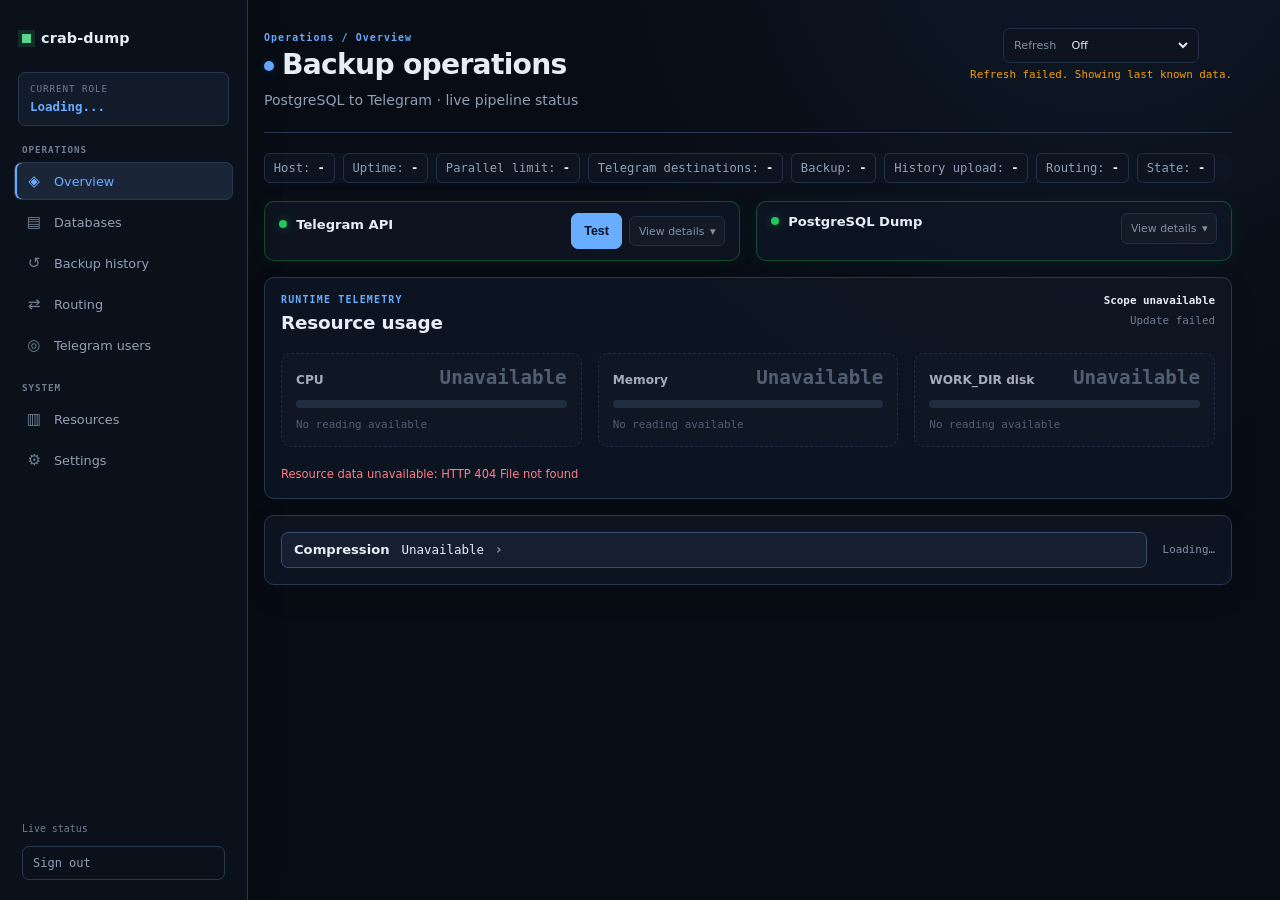
==== index.html @ 09f2b484 "fix: login modal" ====
<!DOCTYPE html>
<html lang="en">
<head>
    <meta charset="UTF-8">
    <meta name="viewport" content="width=device-width, initial-scale=1.0">
    <title>crab-dump · Status Dashboard</title>
    <style>
        *, *::before, *::after { box-sizing: border-box; margin: 0; padding: 0; }

        :root {
            --bg:         #0b0f19;
            --bg-card:    #111827;
            --bg-hover:   #1a2332;
            --border:     #1e293b;
            --text:       #e2e8f0;
            --text-muted: #64748b;
            --accent:     #3b82f6;
            --accent-glow:rgba(59,130,246,.25);
            --up:         #22c55e;
            --up-bg:      rgba(34,197,94,.10);
            --up-border:  rgba(34,197,94,.30);
            --up-glow:    rgba(34,197,94,.35);
            --warn:       #f59e0b;
            --warn-bg:    rgba(245,158,11,.10);
            --warn-border:rgba(245,158,11,.30);
            --warn-glow:  rgba(245,158,11,.35);
            --err:        #ef4444;
            --err-bg:     rgba(239,68,68,.10);
            --err-border: rgba(239,68,68,.30);
            --err-glow:   rgba(239,68,68,.35);
            --idle:       #7c8aa0;
            --idle-bg:    rgba(124,138,160,.10);
            --idle-border:rgba(124,138,160,.28);
            --radius:     14px;
            --font:       'Inter', -apple-system, BlinkMacSystemFont, 'Segoe UI', Roboto, sans-serif;
            --mono:       'JetBrains Mono', 'Fira Code', 'Cascadia Code', ui-monospace, monospace;
        }

        body {
            font-family: var(--font);
            background: var(--bg);
            color: var(--text);
            min-height: 100vh;
            display: flex;
            flex-direction: column;
            align-items: center;
            padding: 2rem 1rem;
            -webkit-font-smoothing: antialiased;
            -moz-osx-font-smoothing: grayscale;
        }

        /* ---------- header ---------- */
        .header {
            width: 100%;
            max-width: 920px;
            text-align: center;
            margin-bottom: 2rem;
        }
        .header h1 {
            font-size: 1.6rem;
            font-weight: 700;
            letter-spacing: -.02em;
            margin-bottom: .3rem;
        }
        .header h1 .dot {
            display: inline-block;
            width: 10px; height: 10px;
            border-radius: 50%;
            background: var(--accent);
            box-shadow: 0 0 10px var(--accent-glow);
            margin-right: .5rem;
            vertical-align: middle;
            animation: pulse-dot 2s ease-in-out infinite;
        }
        @keyframes pulse-dot {
            0%,100% { opacity:1; transform:scale(1); }
            50%     { opacity:.5; transform:scale(1.2); }
        }
        .header p {
            color: var(--text-muted);
            font-size: .9rem;
        }

        /* ---------- server info bar ---------- */
        .info-bar {
            width: 100%;
            max-width: 920px;
            display: flex;
            flex-wrap: wrap;
            gap: .75rem;
            margin-bottom: 1.5rem;
        }
        .info-chip {
            display: inline-flex;
            align-items: center;
            gap: .45rem;
            background: var(--bg-card);
            border: 1px solid var(--border);
            border-radius: 999px;
            padding: .4rem .9rem;
            font-size: .78rem;
            color: var(--text-muted);
            font-family: var(--mono);
            white-space: nowrap;
        }
        .info-chip .icon { font-size: .9rem; }
        .info-chip strong { color: var(--text); font-weight: 600; }
        /* State chip is tinted by phase so "running" vs "waiting" reads at a glance. */
        .info-chip.running { border-color: rgba(245,158,11,.45); }
        .info-chip.running strong { color: var(--warn); }
        .info-chip.waiting { border-color: rgba(59,130,246,.45); }
        .info-chip.waiting strong { color: var(--accent); }

        /* ---------- status grid ---------- */
        .grid {
            width: 100%;
            max-width: 920px;
            display: grid;
            grid-template-columns: 1fr 1fr;
            gap: 1.25rem;
        }
        @media (max-width: 640px) {
            .grid { grid-template-columns: 1fr; }
        }

        /* ---------- card base ---------- */
        .card {
            background: var(--bg-card);
            border: 1px solid var(--border);
            border-radius: var(--radius);
            padding: 1.5rem;
            transition: border-color .3s, box-shadow .3s, transform .15s;
            display: flex;
            flex-direction: column;
            gap: 1rem;
            position: relative;
            overflow: hidden;
        }
        .card::before {
            content: '';
            position: absolute;
            inset: 0;
            border-radius: var(--radius);
            opacity: 0;
            transition: opacity .3s;
            pointer-events: none;
            background: radial-gradient(600px circle at var(--mx, 50%) var(--my, 50%), rgba(255,255,255,.02), transparent 40%);
        }
        .card:hover::before { opacity: 1; }
        .card:hover { transform: translateY(-2px); }

        /* Compact operational status panels */
        .service-card {
            min-width: 0;
            padding: 0;
            gap: 0;
            transition: border-color .2s, box-shadow .2s;
        }
        .service-card:hover { transform: none; }
        .service-card::before { display: none; }
        .service-card > summary {
            list-style: none;
        }
        .service-card > summary::-webkit-details-marker { display: none; }
        .service-summary {
            display: grid;
            grid-template-columns: minmax(0, 1fr) auto;
            align-items: center;
            gap: 1rem;
            padding: .85rem 1rem;
            cursor: pointer;
        }
        .service-summary:focus-visible {
            outline: 2px solid var(--accent);
            outline-offset: 4px;
            border-radius: 5px;
        }
        .service-main {
            display: flex;
            flex-direction: column;
            align-items: flex-start;
            gap: .3rem;
            min-width: 0;
        }
        .service-main .card-header {
            gap: .6rem;
        }
        .service-main .card-body {
            min-width: 0;
            padding-left: 1.35rem;
        }
        .service-main .status-msg {
            overflow-wrap: anywhere;
        }
        .service-actions {
            display: flex;
            align-items: center;
            justify-content: flex-end;
            gap: .6rem;
            flex: 0 0 auto;
        }
        .service-details-label {
            display: inline-flex;
            align-items: center;
            min-height: 1.9rem;
            padding: .3rem .55rem;
            border: 1px solid var(--border);
            border-radius: 6px;
            background: rgba(226,232,240,.025);
            color: var(--text-muted);
            font-size: .68rem;
            white-space: nowrap;
        }
        .service-summary:hover .service-details-label {
            border-color: rgba(59,130,246,.45);
            color: var(--text);
        }
        .service-details-label::after {
            content: '▾';
            margin-left: .35rem;
            font-size: .7rem;
            transition: transform .15s;
        }
        .service-card[open] .service-details-label::after {
            transform: rotate(180deg);
        }
        .service-details-content {
            display: flex;
            align-items: center;
            flex-wrap: wrap;
            gap: .35rem .9rem;
            margin-top: 0;
            padding: .6rem 1rem .7rem 2.35rem;
            background: rgba(2,6,23,.18);
            border-top: 1px solid var(--border);
        }
        .service-details-content .status-time {
            margin-top: 0;
        }
        .service-details-content .status-time:empty {
            display: none;
        }

        .compression-card { grid-column: 1 / -1; }
        .compression-header {
            display: flex;
            align-items: center;
            justify-content: space-between;
            gap: 1rem;
        }
        .compression-toggle {
            display: flex;
            align-items: center;
            flex: 1;
            min-width: 0;
            gap: .75rem;
            padding: .1rem 0;
            color: var(--text);
            background: transparent;
            border: 0;
            font: inherit;
            text-align: left;
            cursor: pointer;
        }
        .compression-toggle:focus-visible {
            outline: 2px solid var(--accent);
            outline-offset: 4px;
            border-radius: 4px;
        }
        .compression-toggle:hover .compression-summary {
            color: var(--accent);
        }
        .compression-summary {
            min-width: 0;
            overflow-wrap: anywhere;
            font: .78rem var(--mono);
            transition: color .15s;
        }
        .compression-chevron {
            flex: 0 0 auto;
            color: var(--text-muted);
            font-size: .85rem;
            transition: transform .15s;
        }
        .compression-card.expanded .compression-chevron {
            transform: rotate(90deg);
        }
        .compression-source {
            flex: 0 0 auto;
            color: var(--text-muted);
            font: .68rem var(--mono);
            text-align: right;
        }
        .compression-form[hidden] { display: none; }
        .compression-form {
            display: grid;
            grid-template-columns: repeat(3, minmax(0, 1fr));
            gap: 1rem;
            align-items: end;
        }
        .compression-field {
            display: flex;
            flex-direction: column;
            gap: .4rem;
            min-width: 0;
        }
        .compression-field label {
            color: var(--text-muted);
            font-size: .76rem;
        }
        .compression-field select,
        .compression-field input[type="number"] {
            width: 100%;
            min-height: 2.35rem;
            padding: .5rem .65rem;
            color: var(--text);
            background: var(--bg);
            border: 1px solid var(--border);
            border-radius: 8px;
            font: .82rem var(--mono);
        }
        .compression-field select:focus,
        .compression-field input:focus {
            outline: 2px solid var(--accent);
            outline-offset: 1px;
        }
        .compression-check {
            display: flex;
            align-items: center;
            gap: .55rem;
            min-height: 2.35rem;
            color: var(--text);
            font-size: .82rem;
        }
        .compression-help,
        .compression-status {
            color: var(--text-muted);
            font-size: .73rem;
        }
        .compression-status { min-height: 1.1rem; }
        .compression-status.success { color: var(--up); }
        .compression-status.error { color: var(--err); }
        .compression-actions {
            display: flex;
            align-items: center;
            justify-content: space-between;
            gap: 1rem;
            margin-top: .25rem;
        }
        @media (max-width: 640px) {
            .compression-form { grid-template-columns: 1fr; }
            .compression-actions { align-items: flex-start; flex-direction: column; }
            .compression-header { align-items: flex-start; }
            .compression-source { max-width: 42%; white-space: normal; }
        }
        @media (max-width: 640px) {
            .resource-grid { grid-template-columns: 1fr; }
            .service-summary {
                grid-template-columns: minmax(0, 1fr);
                gap: .55rem;
            }
            .service-actions {
                width: 100%;
                justify-content: flex-end;
            }
            .service-details-label {
                min-height: 1.75rem;
            }
            .service-details-content { padding-left: 1rem; }
        }

        /* state variants */
        .card.up       { border-color: var(--up-border);   box-shadow: 0 0 20px rgba(34,197,94,.06); }
        .card.up .card-header .status-dot { background: var(--up); box-shadow: 0 0 10px var(--up-glow); }
        .card.degraded { border-color: var(--warn-border); box-shadow: 0 0 20px rgba(245,158,11,.06); }
        .card.degraded .card-header .status-dot { background: var(--warn); box-shadow: 0 0 10px var(--warn-glow); }
        .card.down     { border-color: var(--err-border);  box-shadow: 0 0 20px rgba(239,68,68,.06); }
        .card.down .card-header .status-dot { background: var(--err); box-shadow: 0 0 10px var(--err-glow); }

        .card-header {
            display: flex;
            align-items: center;
            gap: .75rem;
        }
        .status-dot {
            width: 12px; height: 12px;
            border-radius: 50%;
            flex-shrink: 0;
            animation: pulse-dot 2s ease-in-out infinite;
        }
        .card-title {
            font-size: .95rem;
            font-weight: 600;
            color: var(--text);
        }
        .card-body { flex: 1; }
        .card-body .status-msg {
            font-size: .85rem;
            color: var(--text-muted);
            line-height: 1.55;
        }
        .card-body .status-time {
            font-family: var(--mono);
            font-size: .72rem;
            color: var(--text-muted);
            opacity: .7;
            margin-top: .4rem;
        }

        /* ──────────────────────────────────────────────
           DATABASES SECTION
           ────────────────────────────────────────────── */

        /* Section heading */
        #dbSection { width: 100%; max-width: 920px; }
        .db-head {
            width: 100%;
            max-width: 920px;
            display: flex;
            align-items: baseline;
            gap: .6rem;
            margin: 2rem 0 .9rem;
        }
        .db-head h2 {
            font-size: 1rem;
            font-weight: 600;
            letter-spacing: -.01em;
        }
        .db-head .hint {
            font-family: var(--mono);
            font-size: .68rem;
            color: var(--text-muted);
            opacity: .7;
        }

        /* Summary row pills */
        .summary-row {
            width: 100%;
            max-width: 920px;
            display: flex;
            flex-wrap: wrap;
            gap: .5rem;
            margin: 0 0 1.25rem;
        }
        .summary-pill {
            display: inline-flex;
            align-items: center;
            gap: .35rem;
            padding: .3rem .75rem;
            border-radius: 999px;
            font-size: .72rem;
            font-weight: 600;
            font-family: var(--mono);
            letter-spacing: .03em;
        }
        .summary-pill.total   { background: rgba(59,130,246,.12);  color: var(--accent);    border: 1px solid rgba(59,130,246,.25); }
        .summary-pill.queued  { background: var(--idle-bg);        color: var(--idle);     border: 1px solid var(--idle-border); }
        .summary-pill.running { background: rgba(245,158,11,.12);  color: var(--warn);     border: 1px solid rgba(245,158,11,.25); }
        .summary-pill.done    { background: rgba(34,197,94,.12);   color: var(--up);       border: 1px solid rgba(34,197,94,.25); }
        .summary-pill.failed  { background: rgba(239,68,68,.12);   color: var(--err);      border: 1px solid rgba(239,68,68,.25); }
        .summary-pill.cancelled { background: var(--idle-bg); color: var(--idle); border: 1px solid var(--idle-border); }
        .summary-pill.size    { background: rgba(226,232,240,.05); color: var(--text);     border: 1px solid var(--border); }
        .summary-pill.speed   { background: rgba(245,158,11,.12);  color: var(--warn);     border: 1px solid rgba(245,158,11,.25); }
        .summary-pill.zero    { opacity: .4; }

        /* Database cards container */
        .db-grid {
            width: 100%;
            max-width: 920px;
            display: flex;
            flex-direction: column;
            gap: .65rem;
        }

        /* Individual database card */
        .db-card {
            background: var(--bg-card);
            border: 1px solid var(--border);
            border-left: 3px solid var(--idle);
            border-radius: 10px;
            padding: 0;
            display: flex;
            flex-direction: column;
            gap: 0;
            transition: border-color .3s, box-shadow .3s, transform .15s;
            position: relative;
            overflow: hidden;
        }
        .db-card::before {
            content: '';
            position: absolute;
            inset: 0;
            border-radius: var(--radius);
            opacity: 0;
            transition: opacity .3s;
            pointer-events: none;
            background: radial-gradient(600px circle at var(--mx, 50%) var(--my, 50%), rgba(255,255,255,.02), transparent 40%);
        }
        .db-card:hover::before { opacity: 1; }
        .db-card:hover { transform: translateY(-2px); }
        .db-summary {
            width: 100%; border: 0; background: transparent; color: inherit;
            padding: 1.05rem 1.15rem; display: flex; flex-direction: column;
            gap: .8rem; text-align: left; font: inherit; cursor: pointer;
        }
        .db-history { border-top: 1px solid var(--border); padding: 1rem 1.15rem 1.15rem; }
        .db-history[hidden] { display: none; }
        .history-heading { display: flex; justify-content: space-between; gap: .75rem; align-items: baseline; margin-bottom: .8rem; }
        .history-heading h3 { font-size: .82rem; font-weight: 650; }
        .history-refresh { color: var(--accent); font-size: .7rem; background: none; border: 0; cursor: pointer; }
        .history-controls { display: flex; justify-content: space-between; align-items: center; gap: .75rem; margin-top: .8rem; color: var(--text-muted); font-size: .7rem; }
        .history-controls select, .history-page-button { color: var(--text); background: var(--surface); border: 1px solid var(--border); border-radius: 5px; padding: .25rem .45rem; font: inherit; }
        .history-page-button { cursor: pointer; }
        .history-page-button:disabled { cursor: default; opacity: .45; }
        .history-page-size { display: flex; align-items: center; gap: .4rem; }
        .history-stats { display: grid; grid-template-columns: repeat(4, minmax(0, 1fr)); gap: .55rem; margin-bottom: .85rem; }
        .history-stat { border: 1px solid var(--border); border-radius: 7px; padding: .5rem .6rem; min-width: 0; }
        .history-stat span { display: block; color: var(--text-muted); font-size: .61rem; text-transform: uppercase; letter-spacing: .04em; }
        .history-stat strong { display: block; margin-top: .2rem; font-family: var(--mono); font-size: .75rem; color: var(--text); font-variant-numeric: tabular-nums; }
        .history-table-wrap { overflow-x: auto; }
        .history-table { width: 100%; border-collapse: collapse; font-size: .7rem; white-space: nowrap; }
        .history-table th { color: var(--text-muted); font-weight: 600; text-align: left; padding: .4rem .45rem; border-bottom: 1px solid var(--border); }
        .history-table td { padding: .48rem .45rem; border-bottom: 1px solid rgba(30,41,59,.65); font-family: var(--mono); vertical-align: top; }
        .history-table .success { color: var(--up); } .history-table .failure { color: var(--err); }
        .history-table .action { color: var(--text-muted); }
        .history-table .action-disable { color: var(--warn); }
        .history-table .manual-source { color: var(--accent); font-weight: 650; }
        .db-card.disabled {
            opacity: .86;
            border-style: dashed;
            border-left-color: var(--idle);
            background: rgba(124,138,160,.055);
        }
        .db-card.disabled .db-badge {
            background: var(--idle-bg);
            color: var(--text-muted);
            border-color: var(--idle-border);
        }
        .db-summary {
            flex-direction: row;
            align-items: flex-start;
        }
        .db-summary-main {
            flex: 1;
            min-width: 0;
            border: 0;
            background: transparent;
            color: inherit;
            padding: 0;
            text-align: left;
            font: inherit;
            cursor: pointer;
        }
        .db-summary-main:focus-visible {
            outline: 2px solid var(--accent);
            outline-offset: 4px;
            border-radius: 6px;
        }
        .db-actions {
            flex: 0 0 auto;
            display: flex;
            flex-direction: column;
            align-items: flex-end;
            gap: .3rem;
            margin-left: .8rem;
        }
        .db-toggle {
            display: inline-flex;
            align-items: center;
            gap: .45rem;
            min-height: 32px;
            border: 1px solid var(--border);
            border-radius: 999px;
            background: var(--bg);
            color: var(--text-muted);
            cursor: pointer;
            padding: .22rem .55rem .22rem .3rem;
            font-size: .68rem;
            font-weight: 650;
            font-family: var(--font);
            white-space: nowrap;
            transition: border-color .2s, color .2s, background .2s;
        }
        .db-toggle:hover { color: var(--text); border-color: var(--accent); }
        .db-toggle:focus-visible { outline: 2px solid var(--accent); outline-offset: 2px; }
        .db-toggle:disabled { cursor: wait; opacity: .7; }
        .db-toggle[aria-checked="true"] { color: var(--up); border-color: var(--up-border); }
        .db-toggle[aria-checked="false"] { color: var(--text-muted); }
        .toggle-track {
            position: relative;
            width: 28px;
            height: 16px;
            border-radius: 999px;
            background: var(--border);
            transition: background .2s;
        }
        .toggle-track::after {
            content: '';
            position: absolute;
            top: 2px;
            left: 2px;
            width: 12px;
            height: 12px;
            border-radius: 50%;
            background: var(--text-muted);
            transition: transform .2s, background .2s;
        }
        .db-toggle[aria-checked="true"] .toggle-track { background: rgba(34,197,94,.28); }
        .db-toggle[aria-checked="true"] .toggle-track::after {
            transform: translateX(12px);
            background: var(--up);
        }
        .db-toggle-label { min-width: 2.8rem; text-align: left; }
        .db-toggle-error {
            max-width: 180px;
            color: var(--err);
            font-size: .64rem;
            line-height: 1.3;
            text-align: right;
        }
        .db-toggle-error[hidden] { display: none; }
        .db-backup {
            border: 1px solid var(--accent);
            border-radius: 999px;
            background: transparent;
            color: var(--accent);
            cursor: pointer;
            padding: .38rem .65rem;
            font-size: .68rem;
            font-weight: 650;
            font-family: var(--font);
            white-space: nowrap;
        }
        .db-backup:hover { background: rgba(59,130,246,.10); }
        .db-backup:disabled { cursor: wait; opacity: .7; }
        .db-backup.cancel-action {
            border-color: var(--err);
            color: var(--err);
        }
        .db-backup.cancel-action:hover { background: var(--err-bg); }
        .db-backup-error { max-width: 180px; color: var(--err); font-size: .64rem; line-height: 1.3; text-align: right; }
        .db-backup-error[hidden] { display: none; }
        .db-manual-form { display: contents; }
        .db-no-encryption {
            display: inline-flex;
            align-items: center;
            gap: .25rem;
            color: var(--text-muted);
            white-space: nowrap;
        }
        .manual-backup-modal {
            position: fixed;
            inset: 0;
            z-index: 20;
            display: grid;
            place-items: center;
            padding: 1rem;
            background: rgba(3, 7, 18, .72);
            backdrop-filter: blur(4px);
        }
        .manual-backup-modal[hidden] { display: none; }
        .manual-backup-dialog {
            width: min(100%, 30rem);
            max-width: 30rem;
            border: 1px solid var(--border);
            border-radius: var(--radius);
            background: var(--bg-card);
            color: var(--text);
            box-shadow: 0 24px 80px rgba(0, 0, 0, .45);
            padding: 1.35rem;
        }
        .manual-backup-header {
            display: flex;
            align-items: flex-start;
            justify-content: space-between;
            gap: 1rem;
            margin-bottom: 1rem;
        }
        .manual-backup-header h2 { font-size: 1rem; }
        .manual-backup-header p {
            color: var(--text-muted);
            font-size: .75rem;
            margin-top: .25rem;
        }
        .manual-backup-close {
            border: 0;
            background: transparent;
            color: var(--text-muted);
            cursor: pointer;
            font-size: 1.25rem;
            line-height: 1;
            padding: .15rem;
        }
        .manual-backup-close:hover { color: var(--text); }
        .manual-backup-field {
            display: grid;
            gap: .4rem;
            margin-bottom: 1rem;
        }
        .manual-backup-field label,
        .manual-backup-encryption {
            color: var(--text-muted);
            font-size: .75rem;
            font-weight: 600;
        }
        .manual-backup-recipient {
            width: 100%;
            border: 1px solid var(--border);
            border-radius: 7px;
            padding: .55rem .6rem;
            background: var(--bg);
            color: var(--text);
            font: inherit;
        }
        .manual-backup-encryption {
            display: flex;
            align-items: center;
            gap: .45rem;
            margin-bottom: .65rem;
        }
        .manual-backup-no-encryption {
            color: var(--text-muted);
            font-size: .75rem;
            font-weight: 600;
        }
        .manual-backup-no-encryption[hidden] { display: none; }
        .manual-backup-warning {
            color: var(--warn);
            background: var(--warn-bg);
            border: 1px solid var(--warn-border);
            border-radius: 7px;
            padding: .6rem .7rem;
            font-size: .72rem;
            line-height: 1.25;
            margin-bottom: 1rem;
        }
        .manual-backup-warning[hidden] { display: none; }
        .manual-backup-error,
        .manual-backup-unavailable {
            color: var(--text-muted);
            font-size: .72rem;
            line-height: 1.3;
            margin-bottom: 1rem;
        }
        .manual-backup-error { color: var(--err); }
        .manual-backup-error[hidden],
        .manual-backup-unavailable[hidden] { display: none; }
        .manual-backup-actions {
            display: flex;
            justify-content: flex-end;
            gap: .55rem;
        }
        .manual-backup-actions button {
            border-radius: 7px;
            padding: .5rem .75rem;
            font: inherit;
            font-size: .75rem;
            cursor: pointer;
        }
        .manual-backup-cancel {
            border: 1px solid var(--border);
            background: transparent;
            color: var(--text-muted);
        }
        .manual-backup-submit {
            border: 1px solid var(--accent);
            background: var(--accent);
            color: white;
            font-weight: 650;
        }
        .manual-backup-actions button:disabled { cursor: wait; opacity: .7; }
        .history-error { color: var(--err); white-space: normal; min-width: 180px; max-width: 360px; overflow-wrap: anywhere; }
        .history-muted, .history-error-state { color: var(--text-muted); font-size: .75rem; }
        .history-error-state { color: var(--err); display: flex; gap: .6rem; align-items: center; }
        .history-skeleton { display: grid; gap: .55rem; }
        .db-group { display: flex; flex-direction: column; gap: .8rem; }
        .db-group-list { display: flex; flex-direction: column; gap: 1rem; }
        .db-group[hidden] { display: none; }
        .db-group-heading {
            display: flex;
            align-items: baseline;
            gap: .55rem;
            margin-top: .2rem;
            color: var(--text-muted);
            font-size: .7rem;
            font-weight: 700;
            letter-spacing: .08em;
            text-transform: uppercase;
        }
        .db-group-heading::after {
            content: '';
            height: 1px;
            flex: 1;
            background: var(--border);
        }
        @media (max-width: 720px) { .history-stats { grid-template-columns: repeat(2, minmax(0, 1fr)); } }

        /* State accents — border-color first, then the left edge overrides it */
        .db-card.running { border-color: var(--warn-border); border-left-color: var(--warn); box-shadow: 0 0 16px rgba(245,158,11,.06); }
        .db-card.done    { border-color: var(--up-border);   border-left-color: var(--up);   box-shadow: 0 0 16px rgba(34,197,94,.06); }
        .db-card.failed  { border-color: var(--err-border);  border-left-color: var(--err);  box-shadow: 0 0 16px rgba(239,68,68,.06); }
        .db-card.cancelled { border-color: var(--idle-border); border-left-color: var(--idle); }

        /* Row 1: dot + name + state badge */
        .db-top {
            display: flex;
            align-items: center;
            gap: .55rem;
        }
        .db-dot {
            width: 8px; height: 8px;
            border-radius: 50%;
            flex-shrink: 0;
            background: var(--idle);
        }
        .db-card.running .db-dot { background: var(--warn); box-shadow: 0 0 8px var(--warn-glow); animation: pulse-dot 1.6s ease-in-out infinite; }
        .db-card.done    .db-dot { background: var(--up);   box-shadow: 0 0 8px var(--up-glow); }
        .db-card.failed  .db-dot { background: var(--err);  box-shadow: 0 0 8px var(--err-glow); }

        .db-name {
            flex: 1;
            min-width: 0;
            font-size: .92rem;
            font-weight: 600;
            color: var(--text);
            overflow-wrap: anywhere;
        }
        .db-badge {
            flex-shrink: 0;
            font-size: .62rem;
            font-weight: 700;
            text-transform: uppercase;
            letter-spacing: .07em;
            padding: .2rem .5rem;
            border-radius: 999px;
            background: var(--idle-bg);
            color: var(--idle);
            border: 1px solid var(--idle-border);
        }
        .db-card.running .db-badge { background: var(--warn-bg); color: var(--warn); border-color: var(--warn-border); }
        .db-card.done    .db-badge { background: var(--up-bg);   color: var(--up);   border-color: var(--up-border); }
        .db-card.failed  .db-badge { background: var(--err-bg);  color: var(--err);  border-color: var(--err-border); }
        .db-card.cancelled .db-badge { background: var(--idle-bg); color: var(--idle); border-color: var(--idle-border); }

        /* Row 2: what the database is doing right now */
        .db-step {
            display: flex;
            align-items: flex-start;
            gap: .5rem;
            font-size: .78rem;
            color: var(--text-muted);
            line-height: 1.45;
            min-height: 2.4em;   /* two lines — keeps cards the same height */
        }
        .step-icon {
            flex-shrink: 0;
            width: 18px; height: 18px;
            border-radius: 50%;
            display: inline-flex;
            align-items: center;
            justify-content: center;
            font-size: .62rem;
            background: var(--idle-bg);
            color: var(--idle);
        }
        .db-card.running .step-icon { background: var(--warn-bg); color: var(--warn); }
        .db-card.done    .step-icon { background: var(--up-bg);   color: var(--up); }
        .db-card.failed  .step-icon { background: var(--err-bg);  color: var(--err); }
        .step-text {
            display: -webkit-box;
            -webkit-line-clamp: 2;
            -webkit-box-orient: vertical;
            overflow: hidden;
        }
        .db-card.failed .step-text { color: var(--err); opacity: .85; }
        .db-card.cancelled .step-text { color: var(--idle); }

        /* Row 3: upload size + speed (hidden until the size is known) */
        .db-transfer { display: flex; flex-direction: column; gap: .35rem; }
        .db-transfer[hidden] { display: none; }
        .tr-bar {
            height: 4px;
            border-radius: 999px;
            background: var(--border);
            overflow: hidden;
        }
        .tr-bar span {
            display: block;
            height: 100%;
            width: 0;
            border-radius: 999px;
            background: var(--warn);
            transition: width .4s;
        }
        .db-card.done   .tr-bar span { background: var(--up); }
        .db-card.failed .tr-bar span { background: var(--err); }
        .tr-meta {
            display: flex;
            justify-content: space-between;
            gap: .5rem;
            font-family: var(--mono);
            font-size: .68rem;
            color: var(--text-muted);
        }
        .tr-size strong { color: var(--text); font-weight: 600; }
        .tr-speed { color: var(--warn); }
        .db-card.done   .tr-speed { color: var(--up); }
        .db-card.failed .tr-speed { color: var(--err); }
        .tr-chunk {
            color: var(--text-muted);
            font-family: var(--mono);
            font-size: .66rem;
        }
        .tr-chunk strong { color: var(--text); font-weight: 600; }

        /* Row 4: dumped size + compression ratio (hidden until bytes arrive) */
        .db-size {
            font-family: var(--mono);
            font-size: .68rem;
            color: var(--text-muted);
        }
        .db-size[hidden] { display: none; }
        .db-size strong { color: var(--text); font-weight: 600; }

        /* Row 5: pipeline timeline (dump → package → upload) */
        .db-timeline {
            display: flex;
            align-items: flex-start;
        }
        .tl-stage {
            flex: 0 0 auto;
            width: 4.2rem;
            display: flex;
            flex-direction: column;
            align-items: center;
            gap: .3rem;
        }
        .tl-bar {
            flex: 1 1 auto;
            height: 2px;
            margin-top: 5px;      /* aligns with the 12px node's centre */
            background: var(--border);
            border-radius: 2px;
            transition: background .4s;
        }
        .tl-bar.filled { background: var(--up); }
        .tl-node {
            width: 12px; height: 12px;
            border-radius: 50%;
            border: 2px solid var(--border);
            background: var(--bg);
            transition: background .35s, border-color .35s, box-shadow .35s;
        }
        .tl-label {
            font-size: .58rem;
            text-transform: uppercase;
            letter-spacing: .05em;
            color: var(--text-muted);
            opacity: .45;
            transition: opacity .35s, color .35s;
        }
        .tl-stage.completed .tl-node  { background: var(--up); border-color: var(--up); }
        .tl-stage.completed .tl-label { opacity: .9; color: var(--up); }
        .tl-stage.active .tl-node     { background: var(--warn); border-color: var(--warn); animation: pulse-node 1.5s ease-in-out infinite; }
        .tl-stage.active .tl-label    { opacity: 1; color: var(--warn); font-weight: 600; }
        .tl-stage.failed .tl-node     { background: var(--err); border-color: var(--err); box-shadow: 0 0 8px var(--err-glow); }
        .tl-stage.failed .tl-label    { opacity: 1; color: var(--err); font-weight: 600; }

        @keyframes pulse-node {
            0%, 100% { box-shadow: 0 0 5px var(--warn-glow);  transform: scale(1); }
            50%      { box-shadow: 0 0 13px var(--warn-glow); transform: scale(1.25); }
        }

        /* Row 4: stage counter + last update */
        .db-foot {
            display: flex;
            justify-content: space-between;
            gap: .5rem;
            font-family: var(--mono);
            font-size: .64rem;
            color: var(--text-muted);
            opacity: .6;
        }

        /* ---------- controls ---------- */
        .controls {
            margin-top: 2rem;
            display: flex;
            gap: .75rem;
        }
        .btn {
            display: inline-flex;
            align-items: center;
            gap: .45rem;
            padding: .55rem 1.15rem;
            border-radius: 999px;
            border: 1px solid var(--border);
            background: var(--bg-card);
            color: var(--text);
            font-size: .82rem;
            font-weight: 500;
            cursor: pointer;
            transition: background .2s, border-color .2s;
            font-family: var(--font);
        }
        .btn:hover { background: var(--bg-hover); }
        .btn.primary { border-color: var(--accent); color: var(--accent); }
        .btn.primary:hover { background: rgba(59,130,246,.10); }
        .spinner {
            display: inline-block;
            width: 14px; height: 14px;
            border: 2px solid var(--text-muted);
            border-top-color: transparent;
            border-radius: 50%;
            animation: spin .6s linear infinite;
        }
        @keyframes spin { to { transform: rotate(360deg); } }

        /* ---------- skeleton loader ---------- */
        .skeleton {
            height: 10px;
            border-radius: 6px;
            background: linear-gradient(90deg, var(--bg-card) 25%, var(--bg-hover) 50%, var(--bg-card) 75%);
            background-size: 200% 100%;
            animation: shimmer 1.5s ease-in-out infinite;
        }
        @keyframes shimmer {
            0%   { background-position: 200% 0; }
            100% { background-position: -200% 0; }
        }

        /* ---------- footer ---------- */
        .footer {
            margin-top: 2.5rem;
            font-size: .75rem;
            color: var(--text-muted);
            opacity: .6;
        }

        @media (max-width: 640px) {
            .db-grid { grid-template-columns: 1fr; }
        }

        /* ---------- operations shell ---------- */
        :root {
            --bg: #080c14;
            --bg-card: #101722;
            --bg-hover: #172233;
            --surface: #0d141f;
            --border: #223047;
            --text-muted: #8290a5;
            --accent: #68a8ff;
            --radius: 10px;
            --space-1: .35rem;
            --space-2: .55rem;
            --space-3: .8rem;
            --space-4: 1rem;
            --space-5: 1.35rem;
            --z-nav: 10;
            --z-modal: 100;
        }
        body {
            display: grid;
            grid-template-columns: 248px minmax(0, 1fr);
            align-items: start;
            gap: 0;
            padding: 0;
            min-width: 0;
            overflow-x: hidden;
        }
        .app-content {
            grid-column: 2;
            min-width: 0;
            width: 100%;
        }
        .skip-link {
            position: fixed;
            top: .75rem;
            left: .75rem;
            z-index: 1000;
            padding: .55rem .75rem;
            color: var(--text);
            background: var(--surface);
            border: 1px solid var(--accent);
            border-radius: 7px;
            transform: translateY(-160%);
            transition: transform .15s ease;
        }
        .skip-link:focus { transform: translateY(0); }
        .app-nav {
            position: sticky;
            top: 0;
            z-index: var(--z-nav);
            display: flex;
            flex-direction: column;
            width: 248px;
            min-height: 100vh;
            padding: 1.35rem 1rem;
            background: #0c121d;
            border-right: 1px solid var(--border);
        }
        .app-brand {
            display: flex;
            align-items: center;
            gap: .7rem;
            padding: .2rem .55rem 1.7rem;
            color: var(--text);
            text-decoration: none;
            font-weight: 750;
            letter-spacing: -.02em;
        }
        .app-brand .dot { width: 9px; height: 9px; margin: 0; animation: none; }
        .app-role {
            display: grid;
            gap: .25rem;
            margin: -.9rem .45rem 1rem;
            padding: .6rem .65rem;
            border: 1px solid var(--border);
            border-radius: 7px;
            background: var(--surface);
            color: var(--text-muted);
            font: .62rem/1.3 var(--mono);
        }
        .app-role span { font-size: .56rem; letter-spacing: .08em; text-transform: uppercase; }
        .app-role strong { color: var(--accent); font-size: .78rem; font-weight: 700; text-transform: capitalize; }
        .app-nav-label {
            margin: 1rem .65rem .45rem;
            color: var(--text-muted);
            font: 700 .62rem var(--mono);
            letter-spacing: .12em;
            text-transform: uppercase;
        }
        .app-nav-links { display: grid; gap: .25rem; }
        .app-nav-links a {
            display: flex;
            align-items: center;
            gap: .65rem;
            min-height: 38px;
            padding: .55rem .65rem;
            border: 1px solid transparent;
            border-radius: 7px;
            color: var(--text-muted);
            text-decoration: none;
            font-size: .8rem;
        }
        .app-nav-links a:hover, .app-nav-links a[aria-current="page"] {
            color: var(--text);
            background: var(--bg-hover);
            border-color: var(--border);
        }
        .app-nav-links a[aria-current="page"] { color: var(--accent); }
        .app-nav-footer {
            margin-top: auto;
            padding: 1rem .65rem 0;
            color: var(--text-muted);
            font: .65rem/1.5 var(--mono);
        }
        .app-signout {
            display: block;
            width: 100%;
            margin-top: .6rem;
            padding: .45rem .65rem;
            color: var(--text-muted);
            background: transparent;
            border: 1px solid var(--border);
            border-radius: 7px;
            font: inherit;
            text-align: left;
            cursor: pointer;
        }
        .app-signout:hover { color: var(--text); background: var(--bg-hover); }
        .header, .info-bar, .grid, #dbSection, .controls, .footer {
            grid-column: 2;
            width: min(1180px, calc(100% - 3rem));
            max-width: none;
            margin-left: auto;
            margin-right: auto;
        }
        .header {
            display: flex;
            align-items: center;
            justify-content: space-between;
            gap: 1rem;
            padding: 1.35rem 0 1.1rem;
            margin-bottom: 0;
            text-align: left;
            border-bottom: 1px solid var(--border);
        }
        .header h1 { margin: 0; font-size: 1.25rem; }
        .header h1 .dot { animation: none; }
        .header .eyebrow {
            margin-bottom: .35rem;
            color: var(--accent);
            font: 700 .62rem var(--mono);
            letter-spacing: .11em;
            text-transform: none;
        }
        .header p { margin-top: .25rem; font-size: .75rem; }
        .header-actions { display: flex; flex-wrap: wrap; justify-content: flex-end; gap: .45rem; }
        .refresh-control-group {
            display: flex;
            flex-direction: column;
            align-items: center;
            gap: .2rem;
        }
        .refresh-control {
            display: inline-flex;
            align-items: center;
            gap: .4rem;
            min-height: 32px;
            padding: .25rem .45rem .25rem .65rem;
            border: 1px solid var(--border);
            border-radius: 7px;
            color: var(--text-muted);
            background: var(--surface);
            font-size: .7rem;
        }
        .refresh-control select {
            min-height: 25px;
            padding: .15rem .3rem;
            border: 0;
            color: var(--text);
            background: transparent;
            font: inherit;
            cursor: pointer;
        }
        .refresh-control select:focus-visible { outline: 2px solid var(--accent); outline-offset: 2px; border-radius: 3px; }
        .refresh-state {
            display: inline-flex;
            align-items: center;
            min-height: 1rem;
            color: var(--text-muted);
            font: .68rem var(--mono);
        }
        .refresh-state.error { color: var(--warn); }
        .info-bar {
            display: flex;
            gap: .45rem;
            margin-top: 1rem;
            margin-bottom: 1.15rem;
        }
        .info-chip {
            min-height: 30px;
            padding: .3rem .55rem;
            border-radius: 6px;
            background: var(--surface);
            font-size: .65rem;
        }
        .info-chip .icon { display: none; }
        .grid {
            grid-template-columns: repeat(2, minmax(0, 1fr));
            gap: .85rem;
        }
        .card {
            gap: .75rem;
            padding: 1rem;
            border-radius: var(--radius);
            transition: border-color .15s, box-shadow .15s;
        }
        .card:hover { transform: none; }
        .card::before, .db-card::before { display: none; }
        .service-card {
            padding: 0;
        }
        .service-summary { gap: .65rem; padding: .7rem .85rem; }
        .service-main { gap: .25rem; }
        .service-actions { gap: .45rem; }
        .service-details-content { padding: .5rem .85rem .6rem 2rem; }
        .card-header { gap: .55rem; }
        .card-title { font-size: .82rem; }
        .status-dot { width: 8px; height: 8px; animation: none; }
        .resource-card, .compression-card { grid-column: 1 / -1; }
        .db-head { max-width: none; margin: 1.8rem 0 .7rem; }
        .db-head h2 { font-size: 1.05rem; }
        .summary-row { max-width: none; margin-bottom: .7rem; }
        .summary-pill { border-radius: 6px; padding: .35rem .55rem; font-size: .65rem; }
        .db-grid { max-width: none; gap: .7rem; padding-bottom: 2rem; }
        .db-grid::before {
            content: 'Database   Status   Pipeline   Progress   Actions';
            display: block;
            padding: .5rem 1rem;
            color: var(--text-muted);
            background: var(--surface);
            border: 1px solid var(--border);
            border-radius: 7px 7px 0 0;
            font: 700 .62rem var(--mono);
            letter-spacing: .06em;
            text-transform: uppercase;
        }
        .db-group-list { gap: .75rem; }
        .db-group-heading { margin: .65rem .1rem .1rem; font-size: .62rem; }
        .db-card { border-radius: 7px; }
        .db-summary { padding: .8rem .9rem; gap: .55rem; }
        .db-top { gap: .45rem; }
        .db-name { font-size: .8rem; }
        .db-step { min-height: 1.8em; font-size: .7rem; }
        .db-timeline { max-width: 240px; }
        .tl-stage { width: 3.8rem; }
        .tl-label { font-size: .54rem; }
        .db-actions { flex-direction: row; align-items: center; }
        .db-toggle { min-height: 28px; }
        .db-backup { padding: .32rem .55rem; font-size: .64rem; }
        .controls { justify-content: flex-end; margin-top: 1.15rem; }
        .footer { margin-top: 1.25rem; padding-bottom: 1.5rem; }
        .btn { border-radius: 7px; padding: .5rem .75rem; font-size: .72rem; }
        @media (max-width: 900px) {
            body { grid-template-columns: 72px minmax(0, 1fr); }
            .app-nav { width: 72px; padding-inline: .55rem; align-items: center; }
            .app-brand { padding-inline: 0; }
            .app-brand span:last-child, .app-nav-label, .app-nav-links a span:last-child, .app-nav-footer { display: none; }
            .app-nav-links a { width: 42px; justify-content: center; padding-inline: 0; }
        }
        @media (max-width: 640px) {
            body { display: block; }
            .app-content { width: 100%; }
            .app-nav {
                position: static;
                display: flex;
                flex-direction: row;
                align-items: center;
                width: 100%;
                min-height: auto;
                padding: .65rem .8rem;
                border-right: 0;
                border-bottom: 1px solid var(--border);
            }
            .app-brand { padding: 0 .25rem; margin-right: auto; }
            .app-nav-links { display: flex; gap: .2rem; }
            .app-nav-links a { width: auto; min-height: 32px; padding: .4rem .5rem; }
            .app-nav-links a span:last-child { display: inline; font-size: .65rem; }
        .app-nav-footer, .app-role { display: none; }
            .header, .info-bar, .grid, #dbSection, .controls, .footer { width: calc(100% - 1.5rem); }
            .header { align-items: flex-start; flex-direction: column; }
            .header-actions { justify-content: flex-start; }
            .info-bar { overflow-x: auto; flex-wrap: nowrap; padding-bottom: .2rem; }
            .grid { grid-template-columns: 1fr; }
            .db-grid::before { content: 'Database status and progress'; }
            .db-summary { flex-direction: column; }
            .db-actions { width: 100%; justify-content: space-between; margin-left: 0; }
        }
        @media (prefers-reduced-motion: reduce) {
            *, *::before, *::after { animation-duration: .01ms !important; transition-duration: .01ms !important; }
        }
    </style>
    <style>
        @media (min-width: 901px) {
            body { grid-template-columns: 216px minmax(0, 1fr); }
            .app-nav { position: fixed; inset: 0 auto 0 0; width: 216px; }
        }
        @media (max-width: 900px) { .app-nav { position: fixed; } }
        @media (max-width: 640px) { .app-nav { position: static; } }
        @media (max-width: 640px) {
            .app-nav { overflow-x: auto; }
            .app-nav-links { flex-shrink: 0; }
        }
        @media (max-width: 480px) {
            .app-brand span:last-child,
            .app-nav-links a span:last-child { display: none; }
            .app-nav-links a { width: 34px; justify-content: center; }
        }
    </style>
    <link rel="stylesheet" href="/dashboard.css">
    <script src="/dashboard-auth.js"></script>
</head>
<body>
    <a class="skip-link" href="#dashboard-main">Skip to main content</a>

    <nav class="app-nav" aria-label="Primary navigation">
        <a class="app-brand" href="/" aria-label="crab-dump overview"><span class="dot"></span><span>crab-dump</span></a>
        <div class="app-role" aria-label="Current dashboard role"><span>Current role</span><strong id="sidebarRole">Loading...</strong></div>
        <span class="app-nav-label">Operations</span>
        <div class="app-nav-links">
            <a href="/" aria-current="page"><span aria-hidden="true">◈</span><span>Overview</span></a>
            <a href="/databases"><span aria-hidden="true">▤</span><span>Databases</span></a>
            <a href="#dbSection"><span aria-hidden="true">↺</span><span>Backup history</span></a>
            <a href="/routing"><span aria-hidden="true">⇄</span><span>Routing</span></a>
            <a href="/users"><span aria-hidden="true">◎</span><span>Telegram users</span></a>
        </div>
        <span class="app-nav-label">System</span>
        <div class="app-nav-links">
            <a href="#resourceCard"><span aria-hidden="true">▥</span><span>Resources</span></a>
            <a href="#compressionCard"><span aria-hidden="true">⚙</span><span>Settings</span></a>
        </div>
        <div class="app-nav-footer">Live status<button class="app-signout" type="button" onclick="signOut()">Sign out</button></div>
    </nav>

    <main id="dashboard-main" class="app-content">

    <!-- Header -->
    <div class="header">
        <div>
            <p class="eyebrow">Operations / Overview</p>
            <h1><span class="dot"></span>Backup operations</h1>
            <p>PostgreSQL to Telegram · live pipeline status</p>
        </div>
        <div class="header-actions">
            <div class="refresh-control-group">
                <label class="refresh-control" for="refreshInterval">Refresh
                    <select id="refreshInterval" aria-label="Dashboard refresh interval">
                        <option value="2000">Every 2 seconds</option>
                        <option value="5000">Every 5 seconds</option>
                        <option value="10000">Every 10 seconds</option>
                        <option value="30000">Every 30 seconds</option>
                        <option value="60000">Every minute</option>
                        <option value="0">Off</option>
                    </select>
                </label>
                <span id="refreshState" class="refresh-state" role="status" aria-live="polite" aria-atomic="true">Loading dashboard…</span>
            </div>
        </div>
    </div>

    <!-- Server info bar -->
    <div class="info-bar">
        <span class="info-chip"><span class="icon">&#x1f310;</span> Host: <strong id="infoHost">-</strong></span>
        <span class="info-chip"><span class="icon">&#x23f1;</span> Uptime: <strong id="infoUptime">-</strong></span>
        <span class="info-chip"><span class="icon">&#x26a1;</span> Parallel limit: <strong id="infoParallel">-</strong></span>
        <span class="info-chip"><span class="icon">&#x1f4e8;</span> Telegram destinations: <strong id="infoTelegramChats">-</strong></span>
        <span class="info-chip"><span class="icon">&#x1f5d3;</span> Backup: <strong id="infoBackupSchedule">-</strong></span>
        <span class="info-chip"><span class="icon">&#x1f4c5;</span> History upload: <strong id="infoHistorySchedule">-</strong></span>
        <span class="info-chip"><span class="icon">&#x1f500;</span> Routing: <strong id="infoRoutingCore">-</strong></span>
        <span class="info-chip" id="infoPhaseChip"><span class="icon">&#x1f504;</span> State: <strong id="infoPhase">-</strong></span>
    </div>

    <!-- Main status grid (Telegram + aggregated dump) -->
    <div class="grid" aria-label="Service health and system settings">

        <!-- Telegram status panel -->
        <details class="card service-card up" id="tgCard">
            <summary class="service-summary">
                <div class="service-main">
                    <div class="card-header">
                        <span class="status-dot" id="tgDot"></span>
                        <span class="card-title">Telegram API</span>
                    </div>
                    <div class="card-body">
                        <div class="status-msg" id="tgMsg">
                            <div class="skeleton" style="width:80%"></div>
                        </div>
                    </div>
                </div>
                <div class="service-actions">
                    <button class="btn primary" id="tgTestBtn" type="button" onclick="event.preventDefault(); event.stopPropagation(); testTelegramApi()">Test</button>
                    <span class="service-details-label">View details</span>
                </div>
            </summary>
            <div class="service-details-content">
                <div class="status-time" id="tgTestMsg" aria-live="polite"></div>
                <div class="status-time" id="tgTime"></div>
            </div>
        </details>

        <!-- Dump status panel (aggregated across all databases) -->
        <details class="card service-card up" id="dumpCard">
            <summary class="service-summary">
                <div class="service-main">
                    <div class="card-header">
                        <span class="status-dot" id="dumpDot"></span>
                        <span class="card-title">PostgreSQL Dump</span>
                    </div>
                    <div class="card-body">
                        <div class="status-msg" id="dumpMsg">
                            <div class="skeleton" style="width:80%"></div>
                        </div>
                    </div>
                </div>
                <div class="service-actions">
                    <span class="service-details-label">View details</span>
                </div>
            </summary>
            <div class="service-details-content">
                <div class="status-time" id="dumpTime"></div>
            </div>
        </details>

        <!-- Runtime resource usage -->
        <section class="card resource-card is-loading" id="resourceCard" aria-labelledby="resourceTitle">
            <div class="resource-header">
                <div class="resource-heading">
                    <p class="resource-kicker">Runtime telemetry</p>
                    <h2 class="card-title" id="resourceTitle">Resource usage</h2>
                </div>
                <div class="resource-meta">
                    <span class="resource-scope" id="resourceScope">Loading scope…</span>
                    <span class="resource-updated" id="resourceUpdated" role="status" aria-live="polite">Waiting for first sample</span>
                </div>
            </div>
            <div class="resource-grid">
                <article class="resource-item" id="resourceCpuMetric">
                    <div class="resource-label"><span class="resource-name">CPU</span><span class="resource-value" id="resourceCpuValue">Loading</span></div>
                    <div class="resource-track" role="progressbar" aria-label="CPU usage" aria-valuemin="0" aria-valuemax="100" aria-valuenow="0"><div class="resource-fill" id="resourceCpuFill" style="width:0%"></div></div>
                    <div class="resource-foot" id="resourceCpuFoot">Waiting for reading</div>
                </article>
                <article class="resource-item" id="resourceMemoryMetric">
                    <div class="resource-label"><span class="resource-name">Memory</span><span class="resource-value" id="resourceMemoryValue">Loading</span></div>
                    <div class="resource-track" role="progressbar" aria-label="Memory usage" aria-valuemin="0" aria-valuemax="100" aria-valuenow="0"><div class="resource-fill" id="resourceMemoryFill" style="width:0%"></div></div>
                    <div class="resource-foot" id="resourceMemoryFoot">Waiting for reading</div>
                </article>
                <article class="resource-item" id="resourceDiskMetric">
                    <div class="resource-label"><span class="resource-name">WORK_DIR disk</span><span class="resource-value" id="resourceDiskValue">Loading</span></div>
                    <div class="resource-track" role="progressbar" aria-label="WORK_DIR disk usage" aria-valuemin="0" aria-valuemax="100" aria-valuenow="0"><div class="resource-fill" id="resourceDiskFill" style="width:0%"></div></div>
                    <div class="resource-foot" id="resourceDiskFoot">Waiting for reading</div>
                </article>
            </div>
            <div class="resource-message" id="resourceError" role="status" aria-live="polite">Loading resource data…</div>
        </section>

        <!-- Compression settings -->
        <div class="card compression-card" id="compressionCard">
            <div class="compression-header">
                <button class="compression-toggle" id="compressionToggle" type="button"
                        aria-expanded="false" aria-controls="compressionForm">
                    <span class="card-title">Compression</span>
                    <span class="compression-summary" id="compressionSummary">Loading…</span>
                    <span class="compression-chevron" aria-hidden="true">›</span>
                </button>
                <span class="compression-source" id="compressionSource">Loading…</span>
            </div>
            <form id="compressionForm" class="compression-form" hidden>
                <div class="compression-field">
                    <label for="compressionCodec">Codec</label>
                    <select id="compressionCodec">
                        <option value="none">None</option>
                        <option value="zstd">zstd</option>
                        <option value="gzip">gzip</option>
                        <option value="brotli">brotli</option>
                    </select>
                    <span class="compression-help">Global for all databases.</span>
                </div>
                <div class="compression-field">
                    <label for="compressionLevel">Level</label>
                    <input id="compressionLevel" type="number" inputmode="numeric">
                    <span class="compression-help" id="compressionLevelHelp">-</span>
                </div>
                <label class="compression-check">
                    <input id="compressionChecksum" type="checkbox">
                    Include zstd frame checksum
                </label>
                <div class="compression-actions">
                    <span class="compression-status" id="compressionStatus" role="status"></span>
                    <button class="btn primary" id="compressionSave" type="submit">Save compression</button>
                </div>
            </form>
        </div>

    </div>

    <!-- Database-level overview (rendered dynamically) -->
    <section id="dbSection" style="display:none;" aria-labelledby="dbSectionTitle">
        <div class="db-head">
            <h2 id="dbSectionTitle">Active backups</h2>
            <span class="hint">dump → package → upload</span>
        </div>
        <div class="summary-row" id="dbSummary"></div>
        <div class="db-grid" id="dbGrid" role="table" aria-label="Live database backup status">
            <div class="db-group" id="activeDbGroup" role="rowgroup">
                <div class="db-group-heading">Active databases</div>
                <div class="db-group-list" id="activeDbList"></div>
            </div>
            <div class="db-group" id="disabledDbGroup" role="rowgroup" hidden>
                <div class="db-group-heading">Disabled databases</div>
                <div class="db-group-list" id="disabledDbList"></div>
            </div>
        </div>
    </section>

    <div id="manualBackupModal" class="manual-backup-modal" hidden>
        <div class="manual-backup-dialog" role="dialog" aria-modal="true" aria-labelledby="manualBackupTitle">
            <div class="manual-backup-header">
                <div>
                    <h2 id="manualBackupTitle">Backup database</h2>
                    <p id="manualBackupDatabase"></p>
                </div>
                <button id="manualBackupClose" class="manual-backup-close" type="button" aria-label="Close">&times;</button>
            </div>
            <form id="manualBackupForm">
                <div class="manual-backup-field">
                    <label for="manualBackupRecipient">Telegram recipient</label>
                    <select id="manualBackupRecipient" class="manual-backup-recipient"></select>
                </div>
                <div class="manual-backup-encryption">
                    Encryption follows the server's <code>ENCRYPTION_TYPE</code> configuration.
                </div>
                <label id="manualBackupNoEncryption" class="manual-backup-no-encryption" hidden>
                    <input id="manualBackupNoEncryptionInput" type="checkbox">
                    Upload without encryption
                </label>
                <div id="manualBackupEncryptionWarning" class="manual-backup-warning" hidden>
                    This backup will be uploaded without age encryption.
                </div>
                <div id="manualBackupUnavailable" class="manual-backup-unavailable" hidden></div>
                <div id="manualBackupError" class="manual-backup-error" role="alert" hidden></div>
                <div class="manual-backup-actions">
                    <button id="manualBackupCancel" class="manual-backup-cancel" type="button">Cancel</button>
                    <button id="manualBackupSubmit" class="manual-backup-submit" type="submit">Queue backup</button>
                </div>
            </form>
        </div>
    </div>

    </main>

<script>
    async function signOut() {
        try {
            await fetch('/api/auth/logout', { method: 'POST', credentials: 'same-origin' });
        } finally {
            window.location.reload();
        }
    }

    /**
     * crab-dump Status Dashboard
     *
     * Polls the backend API every 2 seconds and updates the UI in real time.
     * On first load it fetches /api/config for server metadata, then displays
     * per-database cards with state, next step, and a backup-pipeline timeline.
     */

    let config = null;
    let telegramUsers = [];
    let manualBackupAvailable = false;
    let latestDatabases = [];
    let compressionDirty = false;
    let compressionRanges = {};
    let compressionExpanded = false;
    let refreshIntervalMs = 2000;
    let refreshTimer = null;

    // ── Helpers ────────────────────────────────────────────────────
    function formatUptime(seconds) {
        const h = Math.floor(seconds / 3600);
        const m = Math.floor((seconds % 3600) / 60);
        const s = seconds % 60;
        if (h > 0) return `${h}h ${m}m ${s}s`;
        if (m > 0) return `${m}m ${s}s`;
        return `${s}s`;
    }

    function relTime(dateStr) {
        try {
            const diff = Date.now() - new Date(dateStr).getTime();
            const abs = Math.abs(diff);
            if (abs < 3000)  return 'just now';
            if (abs < 60000) return `${Math.round(abs / 1000)}s ago`;
            if (abs < 3600000) return `${Math.round(abs / 60000)}m ago`;
            return `${Math.round(abs / 3600000)}h ago`;
        } catch { return dateStr; }
    }

    /** Format a byte count with 1024-byte units (KB = 1024 B). */
    function fmtBytes(n) {
        if (!n || n < 0) return '0 B';
        const units = ['B', 'KB', 'MB', 'GiB', 'TiB'];
        const i = Math.min(Math.floor(Math.log(n) / Math.log(1024)), units.length - 1);
        const v = n / Math.pow(1024, i);
        return `${v.toFixed(i === 0 || v >= 10 ? 0 : 1)} ${units[i]}`;
    }

    /** Format throughput; a dash when nothing is moving. */
    function fmtSpeed(bps) {
        return Number.isFinite(bps) && bps > 0 ? `${fmtBytes(bps)}/s` : '-';
    }

    function fmtPercent(value) {
        return typeof value === 'number' && Number.isFinite(value) ? `${value.toFixed(1)}%` : '-';
    }

    function renderResourceMetric(prefix, metric, showBytes) {
        const value = document.getElementById(`resource${prefix}Value`);
        const fill = document.getElementById(`resource${prefix}Fill`);
        const foot = document.getElementById(`resource${prefix}Foot`);
        const item = document.getElementById(`resource${prefix}Metric`);
        const percent = typeof metric?.percent === 'number'
            ? Math.max(0, Math.min(100, metric.percent))
            : null;
        const available = percent !== null;
        value.textContent = available ? fmtPercent(percent) : 'Unavailable';
        fill.style.width = percent === null ? '0%' : `${percent}%`;
        fill.classList.toggle('warn', percent !== null && percent >= 75 && percent < 90);
        fill.classList.toggle('err', percent !== null && percent >= 90);
        item.classList.toggle('is-unavailable', !available);
        const track = fill.parentElement;
        track.setAttribute('aria-valuenow', percent === null ? '0' : String(percent));
        foot.textContent = showBytes && metric?.used_bytes != null && metric?.total_bytes != null
            ? `${fmtBytes(metric.used_bytes)} / ${fmtBytes(metric.total_bytes)}`
            : available ? 'Percentage of available capacity' : 'No reading available';
    }

    function renderResources(data) {
        const card = document.getElementById('resourceCard');
        const scope = document.getElementById('resourceScope');
        const updated = document.getElementById('resourceUpdated');
        const error = document.getElementById('resourceError');
        const partial = Boolean(data.error) || [data.cpu, data.memory, data.disk]
            .some(metric => typeof metric?.percent !== 'number');
        card.classList.toggle('is-loading', false);
        card.classList.toggle('is-error', false);
        card.classList.toggle('is-partial', partial);
        scope.textContent =
            data.scope === 'container' ? 'container scope' : 'host scope';
        renderResourceMetric('Cpu', data.cpu, false);
        renderResourceMetric('Memory', data.memory, true);
        renderResourceMetric('Disk', data.disk, true);
        if (data.timestamp) {
            updated.textContent = `Updated ${relTime(data.timestamp)}`;
            try { updated.title = new Date(data.timestamp).toLocaleString(); }
            catch { updated.title = data.timestamp; }
        } else {
            updated.textContent = 'Updated just now';
            updated.removeAttribute('title');
        }
        error.textContent = data.error
            ? `Partial data: ${data.error}`
            : partial ? 'Some readings are unavailable.' : 'All readings available';
        error.className = `resource-message${data.error || partial ? ' is-warning' : ' is-ok'}`;
    }

    function renderResourcesError(error) {
        const card = document.getElementById('resourceCard');
        card.classList.remove('is-loading', 'is-partial');
        card.classList.add('is-error');
        document.getElementById('resourceScope').textContent = 'Scope unavailable';
        document.getElementById('resourceUpdated').textContent = 'Update failed';
        document.getElementById('resourceUpdated').removeAttribute('title');
        ['Cpu', 'Memory', 'Disk'].forEach(prefix => renderResourceMetric(prefix, null, prefix !== 'Cpu'));
        const message = document.getElementById('resourceError');
        message.textContent = `Resource data unavailable: ${error?.message || 'request failed'}`;
        message.className = 'resource-message is-error';
    }

    function telegramDestinationText(count) {
        return `${count} destination${count === 1 ? '' : 's'}`;
    }

    function renderTelegramTestState(data) {
        const button = document.getElementById('tgTestBtn');
        const message = document.getElementById('tgTestMsg');
        const localBusy = button.getAttribute('aria-busy') === 'true';
        const reason = data.test_disabled_reason || '';
        if (!localBusy) {
            button.disabled = Boolean(data.test_disabled);
            button.title = reason;
            message.textContent = reason ? `Test unavailable: ${reason}` : '';
        }
    }

    // ── Info bar ───────────────────────────────────────────────────
    async function loadConfig() {
        try {
            config = await fetchStatus('/api/config');
            document.getElementById('sidebarRole').textContent = config.dashboard_role || 'viewer';
            manualBackupAvailable = config.manual_backup_available === true;
            document.getElementById('infoHost').textContent = config.hostname;
            document.getElementById('infoTelegramChats').textContent =
                telegramDestinationText(config.telegram_chat_count);
            // How many databases may dump at once — 0 means the backend has not
            // reported a limit yet, so leave the placeholder in place.
            const limit = config.max_parallel_databases;
            if (limit > 0) {
                document.getElementById('infoParallel').textContent =
                    `${limit} database${limit === 1 ? '' : 's'} at once`;
            }
            renderSchedule(
                'infoBackupSchedule',
                config.backup_schedule || config.schedule,
                config.backup_next_run_secs ?? config.next_run_secs,
                'one-shot',
            );
            renderSchedule(
                'infoHistorySchedule',
                config.history_schedule,
                config.history_next_run_secs,
                'disabled',
            );
            renderPhase(config.phase);
            uptimeSecs = config.uptime_seconds;
            document.getElementById('infoUptime').textContent = formatUptime(uptimeSecs);
            startTickers();
        } catch (err) { console.warn('Failed to load config:', err); }
    }

    /** Update the backup process state chip. */
    function renderPhase(phase) {
        const chip = document.getElementById('infoPhaseChip');
        chip.classList.remove('running', 'waiting');
        if (phase === 'running' || phase === 'waiting') chip.classList.add(phase);
        document.getElementById('infoPhase').textContent =
            phase === 'running' ? 'Running' : phase === 'waiting' ? 'Waiting' : 'Idle';
    }

    const scheduleCountdowns = {};

    function renderSchedule(elementId, label, secs, emptyLabel) {
        const element = document.getElementById(elementId);
        const state = scheduleCountdowns[elementId] = {
            atMs: (typeof secs === 'number') ? Date.now() + secs * 1000 : null,
        };
        state.label = label || emptyLabel;
        element.textContent = formatSchedule(state);
    }

    function formatSchedule(state) {
        const secs = scheduleSecs(state);
        if (secs === null) return state.label;
        return secs === 0 ? `${state.label} · due now` : `${state.label} · next in ${formatUptime(secs)}`;
    }

    function scheduleSecs(state) {
        return state.atMs === null ? null : Math.max(0, Math.ceil((state.atMs - Date.now()) / 1000));
    }

    // Uptime and both schedule countdowns tick locally between polls; the
    // server's values resync them every refresh.
    let uptimeSecs = 0;
    let tickTimer = null;
    function startTickers() {
        if (tickTimer) return;
        tickTimer = setInterval(() => {
            document.getElementById('infoUptime').textContent = formatUptime(++uptimeSecs);
            for (const [elementId, state] of Object.entries(scheduleCountdowns)) {
                document.getElementById(elementId).textContent = formatSchedule(state);
            }
        }, 1000);
    }

    // ── Card helpers ───────────────────────────────────────────────
    function applyState(card, dot, state) {
        card.classList.remove('up', 'degraded', 'down');
        card.classList.add(state.toLowerCase());
        dot.style.animation = 'pulse-dot 2s ease-in-out infinite';
    }

    function setStatus(msgEl, timeEl, state, message, timestamp) {
        const colorMap = { 'UP':'var(--up)', 'DEGRADED':'var(--warn)', 'DOWN':'var(--err)' };
        const color = colorMap[state] || 'var(--text-muted)';
        msgEl.innerHTML = `<span style="color:${color};font-weight:600;font-size:.75rem;text-transform:uppercase;letter-spacing:.04em;margin-bottom:.35rem;display:inline-block;">${state}</span><br>${message}`;
        if (timestamp) {
            try { timeEl.textContent = new Date(timestamp).toLocaleString(); }
            catch { timeEl.textContent = timestamp; }
        }
    }

    function setCompressionStatus(message, kind = '') {
        const status = document.getElementById('compressionStatus');
        status.textContent = message;
        status.className = `compression-status ${kind}`.trim();
    }

    function compressionSummary(data) {
        if (data.codec === 'none') return 'Off';
        const level = data.level == null ? 'default level' : `level ${data.level}`;
        const checksum = data.codec === 'zstd'
            ? ` · checksum ${data.checksum === true ? 'on' : 'off'}`
            : '';
        return `${data.codec} · ${level}${checksum}`;
    }

    function setCompressionExpanded(expanded) {
        const card = document.getElementById('compressionCard');
        const toggle = document.getElementById('compressionToggle');
        const form = document.getElementById('compressionForm');
        compressionExpanded = expanded;
        card.classList.toggle('expanded', expanded);
        toggle.setAttribute('aria-expanded', String(expanded));
        form.hidden = !expanded;
    }

    function toggleCompressionEditor() {
        if (compressionExpanded && compressionDirty &&
            !window.confirm('Discard unsaved compression changes?')) {
            return;
        }
        if (compressionExpanded && compressionDirty) {
            compressionDirty = false;
            setCompressionStatus('');
        }
        setCompressionExpanded(!compressionExpanded);
    }

    function renderCompressionConfig(data) {
        compressionRanges = data.level_ranges || {};
        if (compressionDirty) return;
        document.getElementById('compressionSummary').textContent = compressionSummary(data);
        document.getElementById('compressionSource').textContent =
            `${data.source} · ${data.applies}`;
        const codec = document.getElementById('compressionCodec');
        const level = document.getElementById('compressionLevel');
        const checksum = document.getElementById('compressionChecksum');
        codec.value = data.codec;
        level.value = data.level ?? '';
        checksum.checked = data.checksum === true;
        updateCompressionFields();
    }

    function updateCompressionFields() {
        const codec = document.getElementById('compressionCodec').value;
        const level = document.getElementById('compressionLevel');
        const checksum = document.getElementById('compressionChecksum');
        const range = compressionRanges[codec];
        const enabled = codec !== 'none';
        level.disabled = !enabled;
        checksum.disabled = codec !== 'zstd';
        if (range) {
            level.min = range.min;
            level.max = range.max;
            document.getElementById('compressionLevelHelp').textContent =
                `Valid values: ${range.min} through ${range.max}`;
        } else {
            level.removeAttribute('min');
            level.removeAttribute('max');
            document.getElementById('compressionLevelHelp').textContent =
                'Disabled when compression is off';
        }
        if (!enabled) {
            level.value = '';
            checksum.checked = false;
        } else if (codec !== 'zstd') {
            checksum.checked = false;
        }
    }

    async function loadCompressionConfig() {
        try {
            const data = await fetchStatus('/api/compression-config');
            renderCompressionConfig(data);
        } catch (error) {
            document.getElementById('compressionSummary').textContent = 'Unavailable';
            setCompressionStatus('Compression settings unavailable.', 'error');
        }
    }

    async function saveCompressionConfig(event) {
        event.preventDefault();
        const codec = document.getElementById('compressionCodec').value;
        const levelInput = document.getElementById('compressionLevel');
        const payload = {
            codec,
            level: codec === 'none' ? null : Number(levelInput.value),
            checksum: codec === 'zstd'
                ? document.getElementById('compressionChecksum').checked
                : null,
        };
        const button = document.getElementById('compressionSave');
        button.disabled = true;
        button.setAttribute('aria-busy', 'true');
        setCompressionStatus('Saving…');
        try {
            const response = await apiFetch('/api/compression-config', {
                method: 'PUT',
                body: JSON.stringify(payload),
            });
            const data = await response.json().catch(() => ({}));
            if (!response.ok) {
                if (response.status === 403) {
                    throw new Error('Only an administrator can edit compression settings.');
                }
                throw new Error(data.error || `HTTP ${response.status}`);
            }
            compressionDirty = false;
            renderCompressionConfig(data);
            setCompressionStatus('Saved. Applies to the next backup cycle.', 'success');
        } catch (error) {
            setCompressionStatus(error.message || 'Could not save compression settings.', 'error');
        } finally {
            button.disabled = false;
            button.removeAttribute('aria-busy');
        }
    }

    // ── Database card rendering ────────────────────────────────────

    /** Ordered pipeline stages drawn as timeline nodes — must match src/web.rs. */
    const STAGES = ['dump', 'package', 'upload'];

    /** Icon for the current-step line, keyed by backend stage. */
    const STEP_ICON = { queued: '◌', dump: '↓', package: '▣', upload: '↑', done: '✓' };

    /** Card elements keyed by database name, so polling updates them in place. */
    const dbCards = new Map();
    const historyCache = new Map();
    const historyPageState = new Map();
    const expandedDatabases = new Set();
    const togglingDatabases = new Set();
    const toggleErrors = new Map();
    const manualRequests = new Set();
    const backupErrors = new Map();
    const cancelRequests = new Set();
    let manualBackupDatabase = null;
    let manualBackupLastFocus = null;

    /**
     * Derive display state from the backend's (state, stage) pair.
     *
     * `idx` is the position of the current stage in STAGES:
     *   -1              → not started yet (queued)
     *   0..len-1        → that stage is active (or failed)
     *   STAGES.length   → every stage finished
     */
    function dbView(db) {
        if (db.enabled === false) return { cls: 'disabled', badge: 'DISABLED', idx: -1, failed: false };
        if (db.stage === 'cancelled') return { cls: 'cancelled', badge: 'CANCELLED', idx: -1, failed: false };
        const idx = STAGES.indexOf(db.stage);
        if (db.state === 'DOWN')  return { cls: 'failed',  badge: 'FAILED',  idx: Math.max(idx, 0), failed: true };
        if (db.stage === 'done')  return { cls: 'done',    badge: 'DONE',    idx: STAGES.length,    failed: false };
        if (idx < 0)              return { cls: 'queued',  badge: 'QUEUED',  idx: -1,               failed: false };
        return { cls: 'running', badge: 'RUNNING', idx, failed: false };
    }

    /**
     * Build an empty database card. Text and state classes are filled in by
     * updateDbCard() so the 2-second poll never rebuilds the DOM (no flicker,
     * no lost hover, no restarted animations).
     *
     * Layout (top → bottom):
     *   1. dot + name + state badge
     *   2. current/next step description
     *   3. upload size + speed (once the payload size is known)
     *   4. dumped size + compression ratio (once bytes have been dumped)
     *   5. pipeline timeline (dump → package → upload)
     *   6. step counter + relative timestamp
     */
    function buildDbCard() {
        const el = document.createElement('article');
        el.className = 'db-card';
        el.setAttribute('role', 'row');
        el.setAttribute('aria-label', 'Database backup status');
        el.innerHTML = `
            <div class="db-summary">
                <button class="db-summary-main" type="button" aria-expanded="false">
                    <div class="db-top">
                        <span class="db-dot"></span>
                        <span class="db-name"></span>
                        <span class="db-badge"></span>
                    </div>
                    <div class="db-step"><span class="step-icon"></span><span class="step-text"></span></div>
                    <div class="db-transfer" hidden>
                        <div class="tr-bar"><span></span></div>
                        <div class="tr-meta"><span class="tr-size"></span><span class="tr-speed"></span></div>
                        <div class="tr-chunk"></div>
                    </div>
                    <div class="db-size" hidden></div>
                    <div class="db-timeline">
                        ${STAGES.map((s, i) => `${i ? '<span class="tl-bar"></span>' : ''}
                        <span class="tl-stage"><span class="tl-node"></span><span class="tl-label">${s}</span></span>`).join('')}
                    </div>
                    <div class="db-foot"><span class="db-stage"></span><span class="db-updated"></span></div>
                </button>
                <div class="db-actions">
                    <button class="db-toggle" type="button" role="switch" aria-checked="true">
                        <span class="toggle-track" aria-hidden="true"></span>
                        <span class="db-toggle-label">On</span>
                    </button>
                    <button class="db-backup" type="button">Backup now</button>
                    <span class="db-toggle-error" role="alert" hidden></span>
                    <span class="db-backup-error" role="alert" hidden></span>
                </div>
            </div>
            <section class="db-history" hidden aria-live="polite"></section>`;
        el.querySelector('.db-summary-main').addEventListener('click', () => toggleHistory(el));
        return el;
    }

    /**
     * Map a view state to timeline CSS classes.
     *
     * `nodes[i]` styles stage i; `bars[i]` styles the connector between
     * stage i and stage i+1, which fills once stage i is done.
     */
    function timelineClasses(v) {
        return {
            nodes: STAGES.map((_, i) =>
                v.failed && i === v.idx ? 'failed' :
                i < v.idx              ? 'completed' :
                i === v.idx            ? 'active' : ''),
            bars: STAGES.slice(1).map((_, i) => (i < v.idx ? 'filled' : '')),
        };
    }

    /**
     * Build the dumped-size line: the uncompressed size read from pg_dump,
     * plus how much smaller the uploaded payload turned out to be.
     *
     * Returns '' when nothing has been dumped yet, so the row stays hidden.
     * The ratio only appears once the payload size is known (after packaging).
     */
    function sizeLine(db) {
        const dump = db.dump_bytes || 0;
        if (dump <= 0) return '';
        const total = db.bytes_total || 0;
        const size = `dump <strong>${fmtBytes(dump)}</strong>`;
        return total > 0
            ? `${size} &nbsp;·&nbsp; compressed ${(dump / total).toFixed(1)}x`
            : size;
    }

    /** Apply one database's status to an existing card. Returns its view state. */
    function updateDbCard(el, db) {
        const v = dbView(db);
        el.className = `db-card ${v.cls}`;

        const name = el.querySelector('.db-name');
        name.textContent = db.name;
        name.removeAttribute('title');
        el.querySelector('.db-badge').textContent = v.badge;
        const toggle = el.querySelector('.db-toggle');
        const enabled = db.enabled !== false;
        const toggling = togglingDatabases.has(db.name);
        toggle.setAttribute('aria-checked', String(enabled));
        toggle.setAttribute('aria-label', `${enabled ? 'Disable' : 'Enable'} ${db.name}`);
        toggle.disabled = toggling;
        toggle.querySelector('.db-toggle-label').textContent =
            toggling ? 'Saving...' : (enabled ? 'On' : 'Off');
        toggle.onclick = event => {
            event.stopPropagation();
            toggleDatabase(db.name, !enabled);
        };
        const backup = el.querySelector('.db-backup');
        if (manualRequests.has(db.name) && (db.stage === 'done' || db.state === 'DOWN')) {
            manualRequests.delete(db.name);
            backupErrors.delete(db.name);
            clearHistoryCache(db.name);
            if (expandedDatabases.has(db.name)) {
                queueMicrotask(() => {
                    const current = dbCards.get(db.name);
                    if (current) loadHistory(current, true);
                });
            }
        }
        const canCancel = db.cancellable === true;
        const busy = manualRequests.has(db.name) || canCancel;
        const users = telegramUsers.filter(user => user.enabled);
        backup.hidden = false;
        backup.disabled = canCancel
            ? cancelRequests.has(db.name)
            : !manualBackupAvailable || !enabled || busy || !users.length;
        backup.title = canCancel
            ? 'Stop this queued or running backup'
            : !manualBackupAvailable
            ? 'Manual backups are unavailable in one-shot mode'
            : !users.length
                ? 'Add an enabled Telegram user to enable manual backups'
                : busy ? 'Backup is already queued or running' : 'Open manual backup options';
        backup.textContent = cancelRequests.has(db.name)
            ? 'Cancelling...'
            : canCancel ? 'Cancel backup' : manualRequests.has(db.name)
            ? (db.state === 'DEGRADED' ? 'Running...' : 'Queued...')
            : 'Backup now';
        backup.classList.toggle('cancel-action', canCancel);
        backup.onclick = event => {
            event.stopPropagation();
            if (canCancel) cancelDatabase(db.name);
            else openManualBackupModal(db.name);
        };
        const backupError = el.querySelector('.db-backup-error');
        backupError.textContent = backupErrors.get(db.name) || '';
        backupError.hidden = !backupErrors.has(db.name);
        const toggleError = el.querySelector('.db-toggle-error');
        toggleError.textContent = toggleErrors.get(db.name) || '';
        toggleError.hidden = !toggleErrors.has(db.name);

        el.querySelector('.step-icon').textContent = !enabled ? '⏸' : (STEP_ICON[db.stage] || '○');
        const step = el.querySelector('.step-text');
        step.textContent = !enabled
            ? 'Backups are paused. Enable this database to include it in the next cycle.'
            : (db.detail || '-');
        step.removeAttribute('title');

        // Upload size + speed. Hidden until packaging reports the total, since
        // the dump is streamed and its final size is unknown before then.
        const transfer = el.querySelector('.db-transfer');
        const total = db.bytes_total || 0;
        transfer.hidden = !enabled || total <= 0;
        if (total > 0) {
            const done = Math.min(db.bytes_done || 0, total);
            transfer.querySelector('.tr-bar span').style.width = `${(done / total) * 100}%`;
            transfer.querySelector('.tr-size').innerHTML =
                `<strong>${fmtBytes(done)}</strong> / ${fmtBytes(total)}`;
            transfer.querySelector('.tr-speed').textContent = fmtSpeed(db.speed_bps || 0);
            const chunkDone = db.current_chunk_done || 0;
            const chunkTotal = db.current_chunk_total || 0;
            const chunkNumber = db.current_chunk || 0;
            const chunkCount = db.chunk_count || 0;
            transfer.querySelector('.tr-chunk').innerHTML =
                chunkTotal > 0 && chunkNumber > 0
                    ? `chunk ${chunkNumber}/${chunkCount} · <strong>${fmtBytes(Math.min(chunkDone, chunkTotal))}</strong> / ${fmtBytes(chunkTotal)}`
                    : '';
        }

        // Logical dump size — grows live during the dump stage, then stays put.
        const size = el.querySelector('.db-size');
        const sizeHtml = sizeLine(db);
        size.hidden = !enabled || !sizeHtml;
        size.innerHTML = sizeHtml;

        const tl = !enabled ? { nodes: STAGES.map(() => ''), bars: STAGES.slice(1).map(() => '') } : timelineClasses(v);
        el.querySelectorAll('.tl-stage').forEach((node, i) => {
            node.className = `tl-stage ${tl.nodes[i]}`;
        });
        el.querySelectorAll('.tl-bar').forEach((bar, i) => {
            bar.className = `tl-bar ${tl.bars[i]}`;
        });

        el.querySelector('.db-stage').textContent =
            !enabled ? 'paused' : v.idx >= 0 && v.idx < STAGES.length
                ? `step ${v.idx + 1}/${STAGES.length} · ${db.stage}`
                : db.stage;

        const updated = el.querySelector('.db-updated');
        updated.textContent = relTime(db.timestamp);
        try { updated.title = new Date(db.timestamp).toLocaleString(); }
        catch { updated.title = db.timestamp; }

        return v;
    }

    function escapeHtml(value) {
        return String(value ?? '').replace(/[&<>"']/g, ch => ({
            '&':'&amp;', '<':'&lt;', '>':'&gt;', '"':'&quot;', "'":'&#39;'
        }[ch]));
    }

    function historyValue(value, digits = 1) {
        return Number(value || 0).toFixed(digits);
    }

    function historyState(name) {
        if (!historyPageState.has(name)) historyPageState.set(name, { page: 1, pageSize: 10 });
        return historyPageState.get(name);
    }

    function historyCacheKey(name, page, pageSize) {
        return `${name}\u0000${page}\u0000${pageSize}`;
    }

    function clearHistoryCache(name) {
        const prefix = `${name}\u0000`;
        for (const key of historyCache.keys()) {
            if (key.startsWith(prefix)) historyCache.delete(key);
        }
    }

    function historyMarkup(data) {
        const s = data.stats || {};
        const stats = [
            ['Attempts', `${s.successes || 0}/${s.attempts || 0} success`],
            ['Success rate', `${historyValue(s.success_rate)}%`],
            ['Last run', s.last_run ? new Date(s.last_run).toLocaleString() : '-'],
            ['Last success', s.last_success ? new Date(s.last_success).toLocaleString() : '-'],
            ['Avg duration', `${historyValue(s.average_duration_secs)}s`],
            ['Avg dump', fmtBytes(s.average_dump_bytes)],
            ['Avg packaged', fmtBytes(s.average_packaged_bytes)],
            ['Avg retries', historyValue(s.average_upload_retries)],
        ].map(([label, value]) =>
            `<div class="history-stat"><span>${escapeHtml(label)}</span><strong>${escapeHtml(value)}</strong></div>`
        ).join('');
        const rows = (data.records || []).map(record => `
            <tr>
                <td>${escapeHtml(new Date(record.started_at).toLocaleString())}</td>
                <td class="${record.source === 'manual' ? 'manual-source' : ''}">${record.source === 'manual' ? 'Manual' : escapeHtml(record.source || 'Scheduled')}</td>
                <td>${escapeHtml(record.recipient || '-')}</td>
                <td class="${['disable', 'disabled'].includes(record.status) ? 'action-disable' : (['enable', 'enabled', 'cancelled'].includes(record.status) ? 'action' : (record.status === 'success' ? 'success' : 'failure'))}">${escapeHtml(record.status)}</td>
                <td>${historyValue(record.duration_secs)}s</td>
                <td>${escapeHtml(fmtBytes(record.dump_bytes))}</td>
                <td>${escapeHtml(fmtBytes(record.packaged_bytes))}</td>
                <td>${escapeHtml(record.compression_type || 'unknown')}${record.compression_level == null ? '' : ` ${record.compression_level}`}</td>
                <td>${escapeHtml(record.encryption_type || (record.encrypted ? 'unknown' : 'unknown'))}</td>
                <td>${record.chunk_count || 0}</td>
                <td>${record.upload_retries || 0}</td>
                <td class="history-error">${escapeHtml(record.error || '-')}</td>
            </tr>`).join('');
        const page = data.page || 1;
        const pageSize = data.page_size || 10;
        const totalRecords = data.total_records ?? (data.records || []).length;
        const totalPages = data.total_pages ?? (totalRecords ? Math.ceil(totalRecords / pageSize) : 0);
        const rangeStart = totalRecords ? ((page - 1) * pageSize) + 1 : 0;
        const rangeEnd = totalRecords ? rangeStart + (data.records || []).length - 1 : 0;
        return `
            <div class="history-heading">
                <h3>Backup history</h3>
                <button type="button" class="history-refresh">Reload history</button>
            </div>
            <div class="history-stats">${stats}</div>
            ${rows ? `<div class="history-table-wrap"><table class="history-table">
                <caption class="sr-only">Backup history records</caption>
                <thead><tr><th scope="col">Started</th><th scope="col">Source</th><th scope="col">Receiver</th><th scope="col">Status</th><th scope="col">Duration</th><th scope="col">Dump</th><th scope="col">Packaged</th><th scope="col">Compression</th><th scope="col">Encryption</th><th scope="col">Chunks</th><th scope="col">Retries</th><th scope="col">Error</th></tr></thead>
                <tbody>${rows}</tbody>
            </table></div>` : '<div class="history-muted">No backup history yet.</div>'}
            <div class="history-controls">
                <label class="history-page-size">Records per page
                    <select class="history-page-size-select" aria-label="Records per page">
                        <option value="10" ${pageSize === 10 ? 'selected' : ''}>10</option>
                        <option value="20" ${pageSize === 20 ? 'selected' : ''}>20</option>
                        <option value="50" ${pageSize === 50 ? 'selected' : ''}>50</option>
                    </select>
                </label>
                <span class="history-page-status">${rangeStart}-${rangeEnd} of ${totalRecords} · Page ${page} of ${totalPages}</span>
                <span>
                    <button type="button" class="history-page-button history-prev" ${page <= 1 ? 'disabled' : ''}>Previous</button>
                    <button type="button" class="history-page-button history-next" ${totalPages === 0 || page >= totalPages ? 'disabled' : ''}>Next</button>
                </span>
            </div>`;
    }

    function renderHistory(el, data) {
        const name = el.querySelector('.db-name').textContent;
        const state = historyState(name);
        state.page = data.page || 1;
        state.pageSize = data.page_size || state.pageSize;
        const panel = el.querySelector('.db-history');
        panel.innerHTML = historyMarkup(data);
        panel.querySelector('.history-refresh').addEventListener('click', event => {
            event.stopPropagation();
            loadHistory(el, true);
        });
        panel.querySelector('.history-page-size-select').addEventListener('change', event => {
            state.page = 1;
            state.pageSize = Number(event.target.value);
            loadHistory(el, true);
        });
        panel.querySelector('.history-prev').addEventListener('click', event => {
            event.stopPropagation();
            state.page = Math.max(1, state.page - 1);
            loadHistory(el, true);
        });
        panel.querySelector('.history-next').addEventListener('click', event => {
            event.stopPropagation();
            state.page += 1;
            loadHistory(el, true);
        });
    }

    async function loadHistory(el, force = false) {
        const name = el.querySelector('.db-name').textContent;
        const state = historyState(name);
        const key = historyCacheKey(name, state.page, state.pageSize);
        if (!force && historyCache.has(key)) {
            renderHistory(el, historyCache.get(key));
            return;
        }
        const panel = el.querySelector('.db-history');
        panel.hidden = false;
        panel.innerHTML = `<div class="history-skeleton"><div class="skeleton" style="width:35%"></div><div class="skeleton" style="width:100%"></div><div class="skeleton" style="width:90%"></div></div>`;
        try {
            const data = await fetchStatus(`/api/history/${encodeURIComponent(name)}?page=${state.page}&page_size=${state.pageSize}`);
            historyCache.set(historyCacheKey(name, data.page || state.page, data.page_size || state.pageSize), data);
            renderHistory(el, data);
        } catch (error) {
            panel.innerHTML = `<div class="history-error-state"><span>Could not load backup history.</span><button type="button" class="history-refresh">Retry</button></div>`;
            panel.querySelector('.history-refresh').addEventListener('click', event => {
                event.stopPropagation();
                loadHistory(el, true);
            });
        }
    }

    function toggleHistory(el) {
        const name = el.querySelector('.db-name').textContent;
        const open = !expandedDatabases.has(name);
        if (open) expandedDatabases.add(name);
        else expandedDatabases.delete(name);
        el.querySelector('.db-summary-main').setAttribute('aria-expanded', String(open));
        el.querySelector('.db-history').hidden = !open;
        if (open) loadHistory(el);
    }

    function databaseOrder(databases) {
        return [...databases].sort((a, b) =>
            Number(a.enabled === false) - Number(b.enabled === false) ||
            a.name.localeCompare(b.name)
        );
    }

    /**
     * Render the database section: summary pills + one card per database.
     * Auto-hides the section when there are zero databases.
     */
    function renderDatabases(databases) {
        const section = document.getElementById('dbSection');
        const activeGroup = document.getElementById('activeDbGroup');
        const disabledGroup = document.getElementById('disabledDbGroup');
        const activeList = document.getElementById('activeDbList');
        const disabledList = document.getElementById('disabledDbList');
        const summary = document.getElementById('dbSummary');

        if (!databases || databases.length === 0) {
            section.style.display = 'none';
            activeList.innerHTML = '';
            disabledList.innerHTML = '';
            dbCards.clear();
            return;
        }
        section.style.display = 'block';

        // Create-or-update each card, counting states and transfer totals.
        const count = { queued: 0, running: 0, done: 0, failed: 0, cancelled: 0, disabled: 0 };
        let bytesDone = 0, bytesTotal = 0, speed = 0;
        const ordered = databaseOrder(databases);
        ordered.forEach(db => {
            let el = dbCards.get(db.name);
            if (!el) {
                el = buildDbCard();
                dbCards.set(db.name, el);
            }
            if (expandedDatabases.has(db.name)) {
                el.querySelector('.db-summary-main').setAttribute('aria-expanded', 'true');
                el.querySelector('.db-history').hidden = false;
            }
            count[updateDbCard(el, db).cls]++;
            (db.enabled === false ? disabledList : activeList).appendChild(el);
            bytesDone  += db.bytes_done  || 0;
            bytesTotal += db.bytes_total || 0;
            speed      += db.speed_bps   || 0;   // databases upload in parallel
        });
        activeGroup.hidden = count.queued + count.running + count.done + count.failed + count.cancelled === 0;
        disabledGroup.hidden = count.disabled === 0;

        // Drop cards for databases no longer present in the payload.
        const live = new Set(databases.map(db => db.name));
        dbCards.forEach((el, name) => {
            if (!live.has(name)) { el.remove(); dbCards.delete(name); }
        });

        const pill = (cls, n, label) =>
            `<span class="summary-pill ${cls}${n ? '' : ' zero'}">${n} ${label}</span>`;
        const pills = [
            pill('total', databases.length, 'total'),
            pill('queued', count.queued, 'queued'),
            pill('running', count.running, 'running'),
            pill('done', count.done, 'done'),
            pill('failed', count.failed, 'failed'),
            pill('cancelled', count.cancelled, 'cancelled'),
            pill('disabled', count.disabled, 'disabled'),
        ];
        if (bytesTotal > 0) {
            pills.push(`<span class="summary-pill size">&#x2191; ${fmtBytes(bytesDone)} / ${fmtBytes(bytesTotal)}</span>`);
        }
        if (speed > 0) {
            pills.push(`<span class="summary-pill speed">${fmtSpeed(speed)}</span>`);
        }
        summary.innerHTML = pills.join('');
    }

    // ── Fetch logic ────────────────────────────────────────────────
    async function apiFetch(endpoint, options = {}) {
        return dashboardAuth.request(endpoint, options);
    }
    async function fetchStatus(endpoint, options) {
        const res = await apiFetch(endpoint, options);
        if (!res.ok) throw new Error(`HTTP ${res.status} ${res.statusText}`);
        return res.json();
    }

    async function testTelegramApi() {
        const button = document.getElementById('tgTestBtn');
        const message = document.getElementById('tgTestMsg');
        button.disabled = true;
        button.setAttribute('aria-busy', 'true');
        button.textContent = 'Testing...';
        message.textContent = '';
        try {
            const response = await apiFetch('/api/status/service/test', { method: 'POST' });
            const result = await response.json().catch(() => ({}));
            if (!response.ok) {
                if (result.disabled_reason) {
                    message.textContent = `Test unavailable: ${result.disabled_reason}`;
                    return;
                }
                throw new Error(`HTTP ${response.status} ${response.statusText}`);
            }
            message.textContent = result.message;
        } catch (error) {
            message.textContent = 'Telegram API test failed. Try again.';
        } finally {
            button.disabled = false;
            button.removeAttribute('aria-busy');
            button.textContent = 'Test';
        }
    }

    async function toggleDatabase(name, enable) {
        const action = enable ? 'enable' : 'disable';
        const el = dbCards.get(name);
        const toggle = el?.querySelector('.db-toggle');
        togglingDatabases.add(name);
        toggleErrors.delete(name);
        if (toggle) {
            toggle.disabled = true;
            toggle.setAttribute('aria-busy', 'true');
            toggle.querySelector('.db-toggle-label').textContent = 'Saving...';
        }
        try {
            await fetchStatus(`/api/status/database/${encodeURIComponent(name)}/${action}`, { method: 'POST' });
            togglingDatabases.delete(name);
            clearHistoryCache(name);
            await refreshDashboard();
            if (expandedDatabases.has(name)) {
                const el = dbCards.get(name);
                if (el) await loadHistory(el, true);
            }
        } catch (error) {
            toggleErrors.set(name, `Could not ${action} database. Try again.`);
            if (el) {
                const currentToggle = el.querySelector('.db-toggle');
                currentToggle.removeAttribute('aria-busy');
                currentToggle.disabled = false;
                currentToggle.setAttribute('aria-checked', String(!enable));
                currentToggle.setAttribute('aria-label', `${enable ? 'Enable' : 'Disable'} ${name}`);
                currentToggle.querySelector('.db-toggle-label').textContent = enable ? 'Off' : 'On';
                const errorEl = el.querySelector('.db-toggle-error');
                errorEl.textContent = toggleErrors.get(name);
                errorEl.hidden = false;
            }
        } finally {
            togglingDatabases.delete(name);
            const currentToggle = dbCards.get(name)?.querySelector('.db-toggle');
            if (currentToggle) {
                currentToggle.removeAttribute('aria-busy');
                currentToggle.disabled = false;
            }
        }
    }

    async function backupDatabase(name, chatId, noEncryption) {
        const el = dbCards.get(name);
        const button = el?.querySelector('.db-backup');
        manualRequests.add(name);
        backupErrors.delete(name);
        if (button) {
            button.disabled = true;
            button.textContent = 'Queuing...';
        }
        try {
            const res = await apiFetch(`/api/status/database/${encodeURIComponent(name)}/backup`, {
                method: 'POST',
                headers: { 'Content-Type': 'application/json' },
                body: JSON.stringify({ chat_id: chatId, no_encryption: noEncryption === true }),
            });
            if (!res.ok) {
                const error = new Error(`HTTP ${res.status}`);
                error.status = res.status;
                throw error;
            }
            await res.json();
            closeManualBackupModal();
            await refreshDashboard();
            if (expandedDatabases.has(name)) {
                const current = dbCards.get(name);
                if (current) await loadHistory(current, true);
            }
        } catch (error) {
            manualRequests.delete(name);
            const message = error.status === 403
                ? 'Only administrators may upload backups without encryption.'
                : error.status === 409
                ? 'Backup could not be queued: it is unavailable, already running, or the recipient is invalid.'
                : 'Could not queue backup. Try again.';
            document.getElementById('manualBackupError').textContent = message;
            document.getElementById('manualBackupError').hidden = false;
            await refreshDashboard();
        }
    }

    async function cancelDatabase(name) {
        const el = dbCards.get(name);
        cancelRequests.add(name);
        const button = el?.querySelector('.db-backup');
        if (button) {
            button.disabled = true;
            button.textContent = 'Cancelling...';
        }
        try {
            const res = await apiFetch(`/api/status/database/${encodeURIComponent(name)}/cancel`, {
                method: 'POST',
            });
            if (!res.ok && res.status !== 409) throw new Error(`HTTP ${res.status}`);
            await res.json().catch(() => ({}));
            await refreshDashboard();
            if (expandedDatabases.has(name)) {
                const current = dbCards.get(name);
                if (current) await loadHistory(current, true);
            }
        } catch {
            backupErrors.set(name, 'Could not cancel backup. Try again.');
            await refreshDashboard();
        } finally {
            cancelRequests.delete(name);
        }
    }

    function openManualBackupModal(name) {
        manualBackupDatabase = name;
        manualBackupLastFocus = document.activeElement;
        const modal = document.getElementById('manualBackupModal');
        const form = document.getElementById('manualBackupForm');
        const recipient = document.getElementById('manualBackupRecipient');
        const unavailable = document.getElementById('manualBackupUnavailable');
        const error = document.getElementById('manualBackupError');
        const submit = document.getElementById('manualBackupSubmit');
        const noEncryption = document.getElementById('manualBackupNoEncryption');
        const noEncryptionInput = document.getElementById('manualBackupNoEncryptionInput');
        const warning = document.getElementById('manualBackupEncryptionWarning');
        const users = telegramUsers.filter(user => user.enabled);
        document.getElementById('manualBackupDatabase').textContent = name;
        recipient.innerHTML = users.length
            ? users.map(user => `<option value="${escapeHtml(user.chat_id)}">${escapeHtml(user.name)}</option>`).join('')
            : '<option value="">No enabled recipients</option>';
        recipient.disabled = !manualBackupAvailable || !users.length;
        unavailable.hidden = manualBackupAvailable && users.length > 0;
        unavailable.textContent = !manualBackupAvailable
            ? 'Manual backups are unavailable when the process is not running in scheduled mode.'
            : 'Add an enabled Telegram user to enable manual backups.';
        error.hidden = true;
        error.textContent = '';
        noEncryption.hidden = config?.dashboard_role !== 'admin';
        noEncryptionInput.checked = false;
        warning.hidden = true;
        submit.disabled = !manualBackupAvailable || !users.length;
        modal.hidden = false;
        document.body.style.overflow = 'hidden';
        (users.length ? recipient : document.getElementById('manualBackupClose')).focus();
        form.setAttribute('aria-busy', 'false');
    }

    function closeManualBackupModal() {
        const modal = document.getElementById('manualBackupModal');
        if (!modal) return;
        modal.hidden = true;
        manualBackupDatabase = null;
        document.body.style.overflow = '';
        if (manualBackupLastFocus && typeof manualBackupLastFocus.focus === 'function') {
            manualBackupLastFocus.focus();
        }
        manualBackupLastFocus = null;
    }

    function setupManualBackupModal() {
        const modal = document.getElementById('manualBackupModal');
        const form = document.getElementById('manualBackupForm');
        const recipient = document.getElementById('manualBackupRecipient');
        const noEncryptionInput = document.getElementById('manualBackupNoEncryptionInput');
        const warning = document.getElementById('manualBackupEncryptionWarning');
        const submit = document.getElementById('manualBackupSubmit');
        document.getElementById('manualBackupClose').onclick = closeManualBackupModal;
        document.getElementById('manualBackupCancel').onclick = closeManualBackupModal;
        modal.onclick = event => { if (event.target === modal && !submit.disabled) closeManualBackupModal(); };
        noEncryptionInput.onchange = () => {
            warning.hidden = !noEncryptionInput.checked;
        };
        form.onsubmit = async event => {
            event.preventDefault();
            if (!manualBackupDatabase || submit.disabled) return;
            submit.disabled = true;
            submit.textContent = 'Queueing...';
            recipient.disabled = true;
            form.setAttribute('aria-busy', 'true');
            await backupDatabase(manualBackupDatabase, recipient.value, noEncryptionInput.checked);
            if (!modal.hidden) {
                submit.disabled = false;
                submit.textContent = 'Queue backup';
                recipient.disabled = false;
                form.setAttribute('aria-busy', 'false');
            }
        };
        document.addEventListener('keydown', event => {
            if (modal.hidden) return;
            if (event.key === 'Escape' && !submit.disabled) {
                closeManualBackupModal();
                return;
            }
            if (event.key !== 'Tab') return;
            const focusable = [...modal.querySelectorAll(
                'button, select, input, [href], [tabindex]:not([tabindex="-1"])',
            )].filter(node => !node.disabled && node.offsetParent !== null);
            if (!focusable.length) return;
            const first = focusable[0];
            const last = focusable[focusable.length - 1];
            if (event.shiftKey && document.activeElement === first) {
                event.preventDefault();
                last.focus();
            } else if (!event.shiftKey && document.activeElement === last) {
                event.preventDefault();
                first.focus();
            }
        });
    }

    async function refreshDashboard(forceHistory = false) {
        const refreshState = document.getElementById('refreshState');
        refreshState.textContent = 'Refreshing…';
        refreshState.className = 'refresh-state';
        refreshState.setAttribute('aria-busy', 'true');
        try {
            if (forceHistory) {
                historyCache.clear();
                for (const name of expandedDatabases) {
                    const el = dbCards.get(name);
                    if (el) loadHistory(el, true);
                }
            }
            await Promise.all([
                // Re-read the config each poll: the schedule is static, but the
                // phase and countdown are not.
                loadConfig(),
                loadCompressionConfig(),
                fetchStatus('/api/status/service').then(data => {
                    applyState(document.getElementById('tgCard'), document.getElementById('tgDot'), data.state);
                    setStatus(document.getElementById('tgMsg'), document.getElementById('tgTime'), data.state, data.message, data.timestamp);
                    renderTelegramTestState(data);
                }),
                fetchStatus('/api/status/process').then(data => {
                    applyState(document.getElementById('dumpCard'), document.getElementById('dumpDot'), data.state);
                    setStatus(document.getElementById('dumpMsg'), document.getElementById('dumpTime'), data.state, data.message, data.timestamp);
                }),
                fetchStatus('/api/status/resources').then(renderResources).catch(renderResourcesError),
                fetchStatus('/api/routing/status').then(data => {
                    const running = data.running_core ? `running ${data.running_core}` : 'disabled';
                    document.getElementById('infoRoutingCore').textContent =
                        `${data.selected_core} · ${running}`;
                }),
                fetchStatus('/api/status/databases').then(data => {
                    latestDatabases = data;
                    renderDatabases(data);
                }),
                fetchStatus('/api/telegram-users').then(data => {
                    telegramUsers = data;
                    renderDatabases(latestDatabases);
                }),
            ]);
            refreshState.textContent = `Updated ${new Date().toLocaleTimeString()}`;
        } catch (err) {
            console.error('Refresh error:', err);
            refreshState.textContent = 'Refresh failed. Showing last known data.';
            refreshState.className = 'refresh-state error';
        } finally {
            refreshState.setAttribute('aria-busy', 'false');
        }
    }

    function readRefreshInterval() {
        try {
            const stored = Number(globalThis.localStorage?.getItem('crab-dump.refresh-interval-ms'));
            return [0, 2000, 5000, 10000, 30000, 60000].includes(stored) ? stored : 2000;
        } catch {
            return 2000;
        }
    }

    function saveRefreshInterval(value) {
        try {
            globalThis.localStorage?.setItem('crab-dump.refresh-interval-ms', String(value));
        } catch {
            // Storage can be unavailable in private browsing or restricted embeds.
        }
    }

    function scheduleRefresh() {
        if (refreshTimer) {
            clearTimeout(refreshTimer);
            refreshTimer = null;
        }
        if (refreshIntervalMs <= 0) return;
        refreshTimer = setTimeout(async () => {
            await refreshDashboard();
            scheduleRefresh();
        }, refreshIntervalMs);
    }

    function setRefreshInterval(value) {
        refreshIntervalMs = Number(value);
        saveRefreshInterval(refreshIntervalMs);
        scheduleRefresh();
    }

    // ── Mouse glow effect ──────────────────────────────────────────
    // Only the card under the pointer needs updating — looping over every
    // card on each mousemove gets expensive once many databases are listed.
    document.addEventListener('mousemove', (e) => {
        const card = e.target.closest?.('.card, .db-card');
        if (!card) return;
        const r = card.getBoundingClientRect();
        card.style.setProperty('--mx', (e.clientX - r.left) + 'px');
        card.style.setProperty('--my', (e.clientY - r.top) + 'px');
    });

    // ── Init ───────────────────────────────────────────────────────
    async function init() {
        setupManualBackupModal();
        document.getElementById('compressionToggle').addEventListener('click', toggleCompressionEditor);
        document.getElementById('compressionForm').addEventListener('submit', saveCompressionConfig);
        document.getElementById('compressionCodec').addEventListener('change', () => {
            compressionDirty = true;
            updateCompressionFields();
        });
        document.getElementById('compressionLevel').addEventListener('input', () => {
            compressionDirty = true;
        });
        document.getElementById('compressionChecksum').addEventListener('change', () => {
            compressionDirty = true;
        });
        const refreshSelect = document.getElementById('refreshInterval');
        refreshIntervalMs = readRefreshInterval();
        refreshSelect.value = String(refreshIntervalMs);
        refreshSelect.addEventListener('change', event => setRefreshInterval(event.target.value));
        await refreshDashboard();
        scheduleRefresh();
    }
    window.addEventListener('DOMContentLoaded', init);
</script>
</body>
</html>
---- dashboard.css ----
/* Shared dashboard surface tokens.
 * Loaded after page-local styles so every dashboard route ends in the same
 * shell, density, state, and responsive contract.
 */
:root {
  color-scheme: dark;
  --dash-bg: #080c14;
  --dash-surface: #0f1724;
  --dash-surface-raised: #151f30;
  --dash-surface-hover: #1a2638;
  --dash-border: #29384f;
  --dash-border-strong: #3a4d69;
  --dash-text: #e6edf7;
  --dash-muted: #91a0b5;
  --dash-subtle: #6f7e93;
  --dash-accent: #69adff;
  --dash-accent-soft: rgba(105, 173, 255, .14);
  --dash-success: #58d68d;
  --dash-success-soft: rgba(88, 214, 141, .13);
  --dash-warning: #f6c85f;
  --dash-warning-soft: rgba(246, 200, 95, .13);
  --dash-danger: #ff7d86;
  --dash-danger-soft: rgba(255, 125, 134, .13);
  --dash-radius-sm: 7px;
  --dash-radius-md: 10px;
  --dash-radius-lg: 14px;
  --dash-space-1: 4px;
  --dash-space-2: 8px;
  --dash-space-3: 12px;
  --dash-space-4: 16px;
  --dash-space-5: 20px;
  --dash-space-6: 24px;
  --dash-space-7: 32px;
  --dash-row-height: 40px;
  --dash-nav-width: 248px;
  --dash-content-max: 1180px;
  --dash-z-sticky: 20;
  --dash-z-nav: 30;
  --dash-z-drawer: 60;
  --dash-z-dialog: 70;
  --dash-z-toast: 80;
  /* Compatibility aliases for page-local rules kept during the cascade
   * transition. New shared rules should use the --dash-z-* names above. */
  --z-sticky: var(--dash-z-sticky);
  --z-menu: var(--dash-z-drawer);
  --z-drawer: var(--dash-z-drawer);
  --z-modal: var(--dash-z-dialog);
  --z-toast: var(--dash-z-toast);
  --dash-shadow-panel: 0 18px 46px rgba(0, 0, 0, .28);
  --dash-shadow-dialog: 0 24px 80px rgba(0, 0, 0, .45);
}

.dashboard-auth-dialog {
  z-index: var(--dash-z-dialog);
  width: min(440px, calc(100vw - 32px));
  max-width: none;
  margin: auto;
  padding: var(--dash-space-6);
  color: var(--dash-text);
  background: var(--dash-surface);
  border: 1px solid var(--dash-border);
  border-radius: var(--dash-radius-lg);
  box-shadow: var(--dash-shadow-dialog);
  font: 15px/1.5 Inter, ui-sans-serif, system-ui, -apple-system, BlinkMacSystemFont, "Segoe UI", sans-serif;
}

.dashboard-auth-dialog,
.dashboard-auth-dialog * {
  box-sizing: border-box;
}

.dashboard-auth-dialog form {
  display: grid;
  gap: var(--dash-space-2);
  margin: 0;
  padding: 0;
  color: inherit;
  background: transparent;
  border: 0;
}

.dashboard-auth-dialog::backdrop {
  background: rgba(2, 6, 23, .72);
  backdrop-filter: blur(3px);
}

.dashboard-auth-form h2 {
  margin: 0 0 var(--dash-space-1);
  color: var(--dash-text);
  font-family: inherit;
  font-size: 1.15rem;
  font-weight: 650;
  line-height: 1.3;
}

.dashboard-auth-description {
  margin: 0 0 var(--dash-space-2);
  color: var(--dash-muted);
}

.dashboard-auth-form label {
  display: block;
  margin: 0;
  color: var(--dash-muted);
  font-size: .82rem;
  font-weight: 650;
}

.dashboard-auth-form input {
  width: 100%;
  min-height: 42px;
  margin: 0;
  padding: 9px 11px;
  color: var(--dash-text);
  background: var(--dash-bg);
  border: 1px solid var(--dash-border);
  border-radius: var(--dash-radius-sm);
  font: inherit;
}

.dashboard-auth-form input:focus-visible {
  border-color: var(--dash-accent);
}

.dashboard-auth-error {
  padding: var(--dash-space-3);
  color: var(--dash-danger);
  background: var(--dash-danger-soft);
  border: 1px solid rgba(255, 125, 134, .3);
  border-radius: var(--dash-radius-sm);
  font-size: .82rem;
}

.dashboard-auth-actions {
  display: flex;
  justify-content: flex-end;
  gap: var(--dash-space-2);
  padding: 0;
  margin: var(--dash-space-4) 0 0;
  border: 0;
  background: transparent;
}

.dashboard-auth-actions button {
  min-height: 40px;
  margin: 0;
  padding: 8px 13px;
  color: var(--dash-text);
  background: var(--dash-surface-raised);
  border: 1px solid var(--dash-border);
  border-radius: var(--dash-radius-sm);
  font: inherit;
  font-weight: 650;
  cursor: pointer;
}

.dashboard-auth-actions button.primary {
  color: #fff;
  background: #2563eb;
  border-color: #3b82f6;
}

.dashboard-auth-actions button:hover {
  background: var(--dash-surface-hover);
  border-color: var(--dash-border-strong);
}

.dashboard-auth-actions button.primary:hover {
  background: #3b82f6;
  border-color: #69adff;
}

.dashboard-auth-actions button:disabled {
  cursor: wait;
  opacity: .65;
}

@media (max-width: 480px) {
  .dashboard-auth-dialog {
    width: calc(100vw - 24px);
    padding: var(--dash-space-5);
  }
}

html {
  background: var(--dash-bg);
}

body {
  background:
    radial-gradient(circle at 86% -10%, rgba(51, 103, 164, .14), transparent 34rem),
    var(--dash-bg);
  color: var(--dash-text);
  min-width: 320px;
  overflow-x: hidden;
}

body, button, input, select, textarea {
  font-family: Inter, ui-sans-serif, system-ui, -apple-system, BlinkMacSystemFont, "Segoe UI", sans-serif;
}

button, input, select, textarea {
  border-radius: var(--dash-radius-sm);
}

button:focus-visible,
a:focus-visible,
input:focus-visible,
select:focus-visible,
textarea:focus-visible,
summary:focus-visible {
  outline: 3px solid var(--dash-accent);
  outline-offset: 2px;
}

a {
  color: var(--dash-accent);
}

.skip-link {
  z-index: var(--dash-z-toast);
}

code,
.mono,
.app-role,
.app-nav-footer,
.eyebrow,
th,
.status,
.badge,
.profile-status {
  font-family: ui-monospace, SFMono-Regular, Menlo, Consolas, monospace;
}

/* Shared shell */
.app-nav {
  position: fixed;
  inset: 0 auto 0 0;
  z-index: var(--dash-z-nav);
  display: flex;
  flex-direction: column;
  width: var(--dash-nav-width);
  min-width: var(--dash-nav-width);
  padding: 20px 14px;
  background: rgba(12, 18, 29, .96);
  border-right: 1px solid var(--dash-border);
  box-shadow: 8px 0 28px rgba(0, 0, 0, .1);
}

.app-brand {
  display: inline-flex;
  align-items: center;
  gap: 10px;
  min-height: 36px;
  padding: 4px 8px;
  color: var(--dash-text);
  font-size: .9rem;
  font-weight: 750;
  letter-spacing: .01em;
  text-decoration: none;
}

.app-brand .dot {
  width: 9px;
  height: 9px;
  margin: 0;
  background: var(--dash-success);
  box-shadow: 0 0 0 4px var(--dash-success-soft);
}

.app-role {
  display: grid;
  gap: 3px;
  margin: 16px 4px 18px;
  padding: 10px 11px;
  color: var(--dash-muted);
  background: rgba(21, 31, 48, .72);
  border: 1px solid var(--dash-border);
  border-radius: var(--dash-radius-sm);
  font-size: .62rem;
  line-height: 1.35;
}

.app-role span,
.app-nav-label {
  color: var(--dash-subtle);
  font-size: .58rem;
  letter-spacing: .1em;
  text-transform: uppercase;
}

.app-role strong {
  color: var(--dash-accent);
  font-size: .78rem;
  font-weight: 700;
  text-transform: capitalize;
}

.app-nav-label {
  margin: 0 8px 7px;
}

.app-nav-links {
  display: grid;
  gap: 3px;
  margin-bottom: 18px;
}

.app-nav-links a {
  display: flex;
  align-items: center;
  gap: 10px;
  min-height: 38px;
  padding: 7px 9px;
  color: var(--dash-muted);
  border: 1px solid transparent;
  border-radius: var(--dash-radius-sm);
  font-size: .8rem;
  text-decoration: none;
  transition: background-color .15s ease, border-color .15s ease, color .15s ease;
}

.app-nav-links a > span:first-child {
  display: grid;
  flex: 0 0 20px;
  place-items: center;
  width: 20px;
  height: 20px;
  color: var(--dash-subtle);
  font-size: .95rem;
  line-height: 1;
}

.app-nav-links a:hover,
.app-nav-links a[aria-current="page"] {
  color: var(--dash-text);
  background: var(--dash-surface-hover);
  border-color: var(--dash-border);
}

.app-nav-links a[aria-current="page"] {
  color: var(--dash-accent);
  box-shadow: inset 2px 0 0 var(--dash-accent);
}

.app-nav-links a[aria-current="page"] > span:first-child {
  color: var(--dash-accent);
}

.app-nav-footer {
  margin-top: auto;
  padding: 16px 8px 0;
  color: var(--dash-subtle);
  font-size: .62rem;
  line-height: 1.5;
}

.app-signout {
  display: block;
  width: 100%;
  margin-top: 9px;
  padding: 7px 10px;
  color: var(--dash-muted);
  background: transparent;
  border: 1px solid var(--dash-border);
  font-size: .75rem;
  text-align: left;
}

.app-signout:hover {
  color: var(--dash-text);
  background: var(--dash-surface-hover);
  border-color: var(--dash-border-strong);
}

/* Shared page frame and hierarchy */
.page,
.routing-main,
#dashboard-main,
#databases-main {
  width: min(var(--dash-content-max), calc(100% - var(--dash-nav-width) - 48px));
  margin-left: calc(var(--dash-nav-width) + (100% - var(--dash-nav-width) - min(var(--dash-content-max), calc(100% - var(--dash-nav-width) - 48px))) / 2);
  padding: 28px 0 56px;
}

#dashboard-main {
  width: 100%;
  max-width: none;
  margin-left: 0;
  padding: 28px 24px 56px;
}

.page-header,
.head,
#dashboard-main > .header,
.routing-main > .page-header {
  display: flex;
  align-items: flex-start;
  justify-content: space-between;
  gap: var(--dash-space-6);
  min-height: 92px;
  margin-bottom: var(--dash-space-6);
  padding: 0 0 var(--dash-space-5);
  border-bottom: 1px solid var(--dash-border);
}

.page-header h1,
.head h1,
#dashboard-main h1,
.routing-main h1 {
  margin: 0;
  color: var(--dash-text);
  font-size: clamp(1.55rem, 1.4rem + .45vw, 2rem);
  letter-spacing: -.025em;
  line-height: 1.12;
}

.page-header .lede,
.head .lede,
.routing-main > .muted,
#dashboard-main > .header p:last-child {
  max-width: 680px;
  margin: 9px 0 0;
  color: var(--dash-muted);
  font-size: .88rem;
  line-height: 1.6;
}

.eyebrow {
  margin: 0 0 7px;
  color: var(--dash-accent);
  font-size: .62rem;
  font-weight: 700;
  letter-spacing: .12em;
  text-transform: none;
}

.back-link,
.head > a,
.routing-main > p:first-child {
  flex: 0 0 auto;
  margin: 4px 0 0;
  font-size: .76rem;
}

/* Surface and control consistency */
.card,
.table-shell,
.routing-main > form,
.routing-main > ul,
.routing-main > section,
.routing-main > label,
.routing-main > p.status {
  background: rgba(15, 23, 36, .82);
  border: 1px solid var(--dash-border);
  border-radius: var(--dash-radius-md);
  box-shadow: 0 10px 28px rgba(0, 0, 0, .1);
}

.card-header,
.head,
.page-header {
  border-color: var(--dash-border);
}

.btn,
.button,
.routing-main button,
#dashboard-main button,
#databases-main button {
  min-height: 36px;
  padding: 8px 12px;
  color: var(--dash-text);
  background: var(--dash-surface-raised);
  border: 1px solid var(--dash-border-strong);
  border-radius: var(--dash-radius-sm);
  font-size: .78rem;
  font-weight: 650;
  line-height: 1.2;
  transition: background-color .15s ease, border-color .15s ease, color .15s ease, transform .15s ease;
}

.btn:hover,
.button:hover,
.routing-main button:hover,
#dashboard-main button:hover,
#databases-main button:hover {
  background: var(--dash-surface-hover);
  border-color: var(--dash-accent);
}

.btn.primary,
.button.primary,
button.primary,
.routing-main button[type="submit"],
#dashboard-main button.primary,
#databases-main button.primary {
  color: #07111f;
  background: var(--dash-accent);
  border-color: var(--dash-accent);
}

.btn.primary:hover,
.button.primary:hover,
button.primary:hover,
.routing-main button[type="submit"]:hover {
  background: #8bc4ff;
  border-color: #8bc4ff;
}

.btn.danger,
.button.danger,
button.danger,
.routing-main button.danger {
  color: #ffd8da;
  background: var(--dash-danger-soft);
  border-color: rgba(255, 125, 134, .5);
}

.btn.subtle,
.button.subtle,
button.subtle {
  color: var(--dash-muted);
  background: transparent;
  border-color: var(--dash-border);
}

button:disabled,
.button:disabled {
  cursor: not-allowed;
  opacity: .52;
}

input,
select,
textarea {
  color: var(--dash-text);
  background: #0b1320;
  border: 1px solid var(--dash-border-strong);
}

input::placeholder,
textarea::placeholder {
  color: var(--dash-subtle);
}

input:hover,
select:hover,
textarea:hover {
  border-color: #526987;
}

/* Overview widgets */
#dashboard-main > .header {
  margin-bottom: var(--dash-space-5);
}

.header-actions {
  display: flex;
  flex-wrap: wrap;
  justify-content: flex-end;
  gap: var(--dash-space-2);
}

.info-bar,
.summary,
.toolbar {
  gap: var(--dash-space-3);
}

.info-bar {
  gap: var(--dash-space-2);
}

.info-bar,
.summary {
  background: rgba(15, 23, 36, .72);
  border-color: var(--dash-border);
  border-radius: var(--dash-radius-md);
}

.info-chip,
.summary-item {
  color: var(--dash-muted);
  font-size: .76rem;
}

.info-chip strong,
.summary-item strong {
  color: var(--dash-text);
  font-variant-numeric: tabular-nums;
}

.grid,
.resource-grid {
  gap: var(--dash-space-4);
}

.card {
  overflow: hidden;
}

/* Resource usage: a compact operational panel with explicit data states. */
.resource-card {
  grid-column: 1 / -1;
  gap: var(--dash-space-5);
}

.resource-header {
  display: flex;
  align-items: flex-start;
  justify-content: space-between;
  gap: var(--dash-space-5);
}

.resource-heading {
  min-width: 0;
}

.resource-kicker {
  margin: 0 0 6px;
  color: var(--dash-accent);
  font: 700 .62rem/1.2 ui-monospace, SFMono-Regular, Menlo, Consolas, monospace;
  letter-spacing: .12em;
  text-transform: uppercase;
}

.resource-heading .card-title {
  font-size: 1.15rem;
  letter-spacing: -.01em;
}

.resource-meta {
  display: grid;
  flex: 0 0 auto;
  gap: 5px;
  justify-items: end;
  min-width: 0;
  text-align: right;
}

.resource-scope,
.resource-updated {
  color: var(--dash-muted);
  font: .68rem/1.3 ui-monospace, SFMono-Regular, Menlo, Consolas, monospace;
  white-space: nowrap;
}

.resource-scope {
  color: var(--dash-text);
  font-weight: 700;
}

.resource-updated {
  color: var(--dash-subtle);
}

.resource-grid {
  display: grid;
  grid-template-columns: repeat(3, minmax(0, 1fr));
}

.resource-item {
  min-width: 0;
  padding: 14px;
  background: rgba(21, 31, 48, .5);
  border: 1px solid var(--dash-border);
  border-radius: var(--dash-radius-md);
}

.resource-label {
  display: flex;
  align-items: baseline;
  justify-content: space-between;
  gap: var(--dash-space-3);
  margin-bottom: 12px;
  color: var(--dash-muted);
  font-size: .76rem;
}

.resource-name {
  color: var(--dash-text);
  font-weight: 650;
}

.resource-value {
  color: var(--dash-text);
  font: 700 1.2rem/1 ui-monospace, SFMono-Regular, Menlo, Consolas, monospace;
  font-variant-numeric: tabular-nums;
  text-align: right;
  white-space: nowrap;
}

.resource-track {
  height: 8px;
  overflow: hidden;
  border-radius: 999px;
  background: var(--dash-border);
}

.resource-fill {
  height: 100%;
  border-radius: inherit;
  background: var(--dash-success);
  transition: width .35s ease, background-color .2s ease;
}

.resource-fill.warn {
  background: var(--dash-warning);
}

.resource-fill.err {
  background: var(--dash-danger);
}

.resource-foot {
  min-height: 1.2em;
  margin-top: 10px;
  color: var(--dash-subtle);
  font: .68rem/1.35 ui-monospace, SFMono-Regular, Menlo, Consolas, monospace;
  font-variant-numeric: tabular-nums;
}

.resource-item.is-unavailable {
  border-style: dashed;
}

.resource-item.is-unavailable .resource-value,
.resource-item.is-unavailable .resource-foot {
  color: var(--dash-subtle);
}

.resource-message {
  min-height: 1.25em;
  color: var(--dash-subtle);
  font-size: .72rem;
}

.resource-message.is-warning {
  color: var(--dash-warning);
}

.resource-message.is-error {
  color: var(--dash-danger);
}

.resource-message.is-ok {
  color: var(--dash-success);
}

.resource-card.is-loading .resource-item {
  border-color: rgba(105, 173, 255, .25);
}

.resource-card.is-error .resource-item {
  opacity: .7;
}

@media (max-width: 760px) {
  .resource-grid {
    grid-template-columns: repeat(2, minmax(0, 1fr));
  }
}

@media (max-width: 520px) {
  .resource-header {
    display: grid;
    gap: var(--dash-space-3);
  }

  .resource-meta {
    justify-items: start;
    text-align: left;
  }

  .resource-scope,
  .resource-updated {
    white-space: normal;
  }

  .resource-grid {
    grid-template-columns: 1fr;
  }
}

.card-title {
  color: var(--dash-text);
}

.status-dot,
.dot {
  flex: 0 0 auto;
}

/* Tables: one scroll owner, solid sticky header, dense rows */
.table-shell {
  overflow: hidden;
}

.table-scroll,
.history-table-wrap {
  max-width: 100%;
  max-height: min(68vh, 720px);
  overflow: auto;
  overscroll-behavior: contain;
}

table {
  width: 100%;
  min-width: 720px;
  border-collapse: separate;
  border-spacing: 0;
}

caption {
  position: absolute;
  width: 1px;
  height: 1px;
  overflow: hidden;
  clip: rect(0 0 0 0);
  white-space: nowrap;
}

thead th {
  position: sticky;
  top: 0;
  z-index: var(--dash-z-sticky);
  min-height: var(--dash-row-height);
  padding: 10px 14px;
  color: var(--dash-muted);
  background: #172236;
  border-bottom: 1px solid var(--dash-border-strong);
  font-size: .66rem;
  font-weight: 700;
  letter-spacing: .08em;
  text-align: left;
  text-transform: uppercase;
  white-space: normal;
}

tbody td {
  height: var(--dash-row-height);
  padding: 9px 14px;
  color: var(--dash-text);
  border-bottom: 1px solid rgba(41, 56, 79, .7);
  font-size: .8rem;
  vertical-align: middle;
}

tbody tr:last-child td {
  border-bottom: 0;
}

tbody tr:hover td {
  background: rgba(26, 38, 56, .62);
}

th:nth-last-child(-n + 2),
td:nth-last-child(-n + 2) {
  font-variant-numeric: tabular-nums;
}

.actions {
  min-width: 160px;
  white-space: nowrap;
}

.actions,
.desktop-actions {
  text-align: right;
}

.status,
.badge,
.profile-status {
  display: inline-flex;
  align-items: center;
  gap: 6px;
  min-height: 24px;
  padding: 3px 8px;
  border: 1px solid var(--dash-border);
  border-radius: 999px;
  font-size: .64rem;
  font-weight: 700;
  letter-spacing: .04em;
  white-space: nowrap;
}

.status.enabled,
.status.success,
.profile-status.active {
  color: var(--dash-success);
  background: var(--dash-success-soft);
  border-color: rgba(88, 214, 141, .34);
}

.status.disabled,
.profile-status.failed {
  color: var(--dash-danger);
  background: var(--dash-danger-soft);
  border-color: rgba(255, 125, 134, .34);
}

/* Distinct page/region states */
.notice,
.status[aria-busy="true"],
.error-state,
.empty-state,
.form-summary {
  border-radius: var(--dash-radius-sm);
}

.notice {
  color: var(--dash-muted);
  background: var(--dash-accent-soft);
  border: 1px solid rgba(105, 173, 255, .28);
}

.notice.muted {
  background: rgba(145, 160, 181, .08);
  border-color: var(--dash-border);
}

.error-state,
.status.error,
.form-summary[role="alert"],
.field-error {
  color: var(--dash-danger);
}

.error-state,
.status.error,
.form-summary[role="alert"] {
  background: var(--dash-danger-soft);
  border-color: rgba(255, 125, 134, .34);
}

.empty-state {
  color: var(--dash-muted);
  background: rgba(145, 160, 181, .06);
  border: 1px dashed var(--dash-border-strong);
}

.skeleton,
.skeleton-line {
  background: linear-gradient(90deg, #182437 25%, #24344c 37%, #182437 63%);
  background-size: 400% 100%;
  animation: dashboard-shimmer 1.5s ease-in-out infinite;
}

@keyframes dashboard-shimmer {
  from { background-position: 100% 0; }
  to { background-position: 0 0; }
}

/* Routing: make the loose profile list read like a status table/list. */
.routing-main > form {
  display: grid;
  gap: var(--dash-space-4);
  max-width: 720px;
  padding: var(--dash-space-5);
}

.routing-main > form label,
.routing-main > label {
  display: grid;
  gap: var(--dash-space-2);
  color: var(--dash-muted);
  font-size: .75rem;
}

.routing-main > ul {
  display: grid;
  gap: 0;
  margin: var(--dash-space-5) 0;
  padding: 0;
  overflow: hidden;
  list-style: none;
}

.routing-main > ul > li.profile {
  min-width: 0;
  margin: 0;
  padding: 14px 16px;
  background: transparent;
  border: 0;
  border-bottom: 1px solid rgba(41, 56, 79, .7);
  border-radius: 0;
}

.routing-main > ul > li.profile:last-child {
  border-bottom: 0;
}

.profile > span:first-child {
  min-width: 0;
  overflow-wrap: anywhere;
}

.profile > span:last-child {
  display: flex;
  flex: 0 0 auto;
  flex-wrap: wrap;
  justify-content: flex-end;
  gap: var(--dash-space-2);
}

.active {
  color: var(--dash-success);
}

/* Drawers/dialogs use the same layering and focus-safe visual treatment. */
.drawer-backdrop,
.dialog-backdrop {
  z-index: var(--dash-z-drawer);
  background: rgba(3, 7, 13, .72);
  backdrop-filter: blur(3px);
}

.inspector {
  z-index: var(--dash-z-drawer);
  width: min(440px, 100vw);
  background: var(--dash-surface);
  border-left: 1px solid var(--dash-border-strong);
  box-shadow: var(--dash-shadow-panel);
}

.inspector-header,
.dialog-header,
.dialog-footer,
.inspector-footer {
  border-color: var(--dash-border);
}

.dialog {
  z-index: var(--dash-z-dialog);
  width: min(480px, calc(100vw - 32px));
  background: var(--dash-surface);
  border: 1px solid var(--dash-border-strong);
  border-radius: var(--dash-radius-lg);
  box-shadow: var(--dash-shadow-dialog);
}

.toast {
  z-index: var(--dash-z-toast);
  background: var(--dash-surface-raised);
  border: 1px solid var(--dash-border-strong);
  box-shadow: var(--dash-shadow-panel);
}

/* Responsive contract: full nav -> icon rail -> horizontal mobile nav. */
@media (max-width: 900px) {
  .app-nav {
    width: 72px;
    min-width: 72px;
    align-items: center;
    padding: 16px 10px;
  }

  .app-brand {
    padding-inline: 0;
  }

  .app-brand span:last-child,
  .app-nav-label,
  .app-nav-links a span:last-child,
  .app-nav-footer,
  .app-role {
    display: none;
  }

  .app-nav-links a {
    width: 44px;
    justify-content: center;
    padding-inline: 0;
  }

  .page,
  .routing-main,
  #dashboard-main,
  #databases-main {
    width: calc(100% - 112px);
    margin-left: 96px;
  }

  #dashboard-main {
    width: 100%;
    margin-left: 0;
    padding-inline: 24px;
  }
}

@media (max-width: 700px) {
  .app-nav {
    position: static;
    display: flex;
    flex-direction: row;
    width: 100%;
    min-width: 0;
    min-height: 58px;
    padding: 9px 12px;
    overflow-x: auto;
    border-right: 0;
    border-bottom: 1px solid var(--dash-border);
  }

  .app-brand {
    flex: 0 0 auto;
    margin-right: auto;
  }

  .app-nav-links {
    display: flex;
    flex: 0 0 auto;
    gap: 3px;
    margin: 0;
  }

  .app-nav-links a {
    width: auto;
    min-height: 34px;
    padding: 6px 8px;
  }

  .app-nav-links a span:last-child {
    display: inline;
    font-size: .65rem;
  }

  .page,
  .routing-main,
  #dashboard-main,
  #databases-main {
    width: calc(100% - 28px);
    margin: 0 auto;
    padding-top: 20px;
  }

  #dashboard-main {
    width: 100%;
    margin: 0;
    padding-inline: 14px;
  }

  .page-header,
  .head,
  #dashboard-main > .header {
    display: block;
    min-height: 0;
  }

  .page-header > a,
  .head > a,
  .back-link {
    display: inline-block;
    margin-top: 14px;
  }

  .header-actions {
    justify-content: flex-start;
    margin-top: 16px;
  }

  .toolbar {
    align-items: stretch;
  }

  .toolbar .field,
  .toolbar .search-field,
  .toolbar select,
  .toolbar .button {
    flex: 1 1 100%;
    width: 100%;
  }

  .routing-main > ul > li.profile {
    align-items: stretch;
    flex-direction: column;
    gap: 12px;
  }

  .profile > span:last-child {
    justify-content: flex-start;
  }
}

@media (max-width: 480px) {
  .app-brand span:last-child,
  .app-nav-links a span:last-child {
    display: none;
  }

  .app-nav-links a {
    width: 36px;
    justify-content: center;
  }

  .page,
  .routing-main,
  #dashboard-main,
  #databases-main {
    width: calc(100% - 20px);
  }

  #dashboard-main {
    width: 100%;
    padding-inline: 10px;
  }

  .page-header h1,
  .head h1,
  #dashboard-main h1,
  .routing-main h1 {
    font-size: 1.45rem;
  }

  .card-body,
  .card-header,
  .routing-main > form {
    padding: 14px;
  }
}

@media (prefers-reduced-motion: reduce) {
  *,
  *::before,
  *::after {
    animation-duration: .01ms !important;
    animation-iteration-count: 1 !important;
    scroll-behavior: auto !important;
    transition-duration: .01ms !important;
  }
}
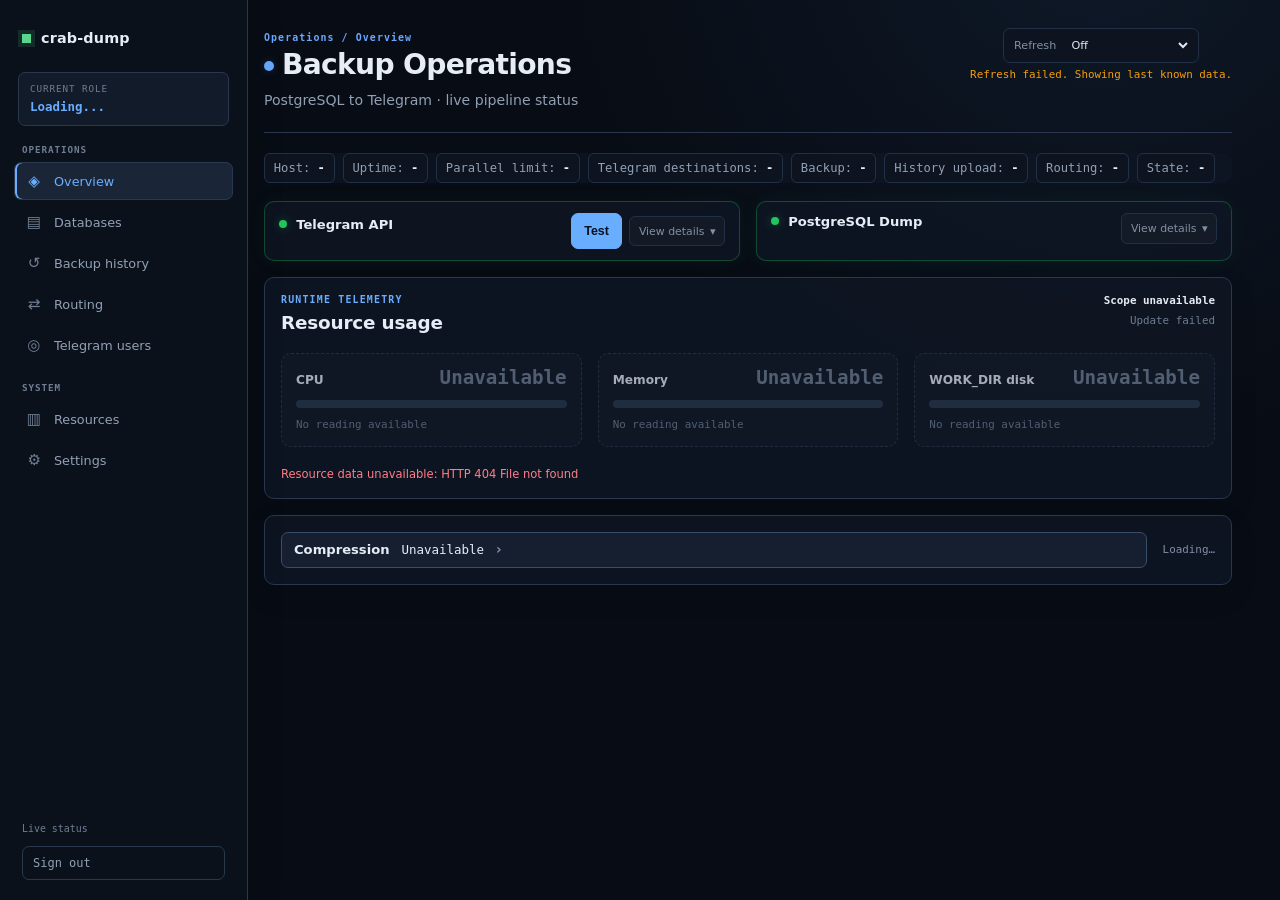
==== commit 666fe95d: "feat: better dashboard" ====
--- a/index.html
+++ b/index.html
@@ -326,11 +326,22 @@
         }
         .compression-check {
             display: flex;
-            align-items: center;
+            flex-direction: row;
+            align-items: baseline;
             gap: .55rem;
-            min-height: 2.35rem;
+            min-height: 2.9rem;
+            grid-row: 1;
+            grid-column: 3;
+            justify-self: start;
             color: var(--text);
             font-size: .82rem;
+        }
+        .compression-check input {
+            flex: 0 0 auto;
+            margin: 0;
+        }
+        .compression-check span {
+            white-space: nowrap;
         }
         .compression-help,
         .compression-status {
@@ -345,10 +356,12 @@
             align-items: center;
             justify-content: space-between;
             gap: 1rem;
+            grid-column: 1 / -1;
             margin-top: .25rem;
         }
         @media (max-width: 640px) {
             .compression-form { grid-template-columns: 1fr; }
+            .compression-check { grid-row: auto; grid-column: auto; }
             .compression-actions { align-items: flex-start; flex-direction: column; }
             .compression-header { align-items: flex-start; }
             .compression-source { max-width: 42%; white-space: normal; }
@@ -1390,7 +1403,7 @@
     <div class="header">
         <div>
             <p class="eyebrow">Operations / Overview</p>
-            <h1><span class="dot"></span>Backup operations</h1>
+            <h1><span class="dot"></span>Backup Operations</h1>
             <p>PostgreSQL to Telegram · live pipeline status</p>
         </div>
         <div class="header-actions">
@@ -1534,7 +1547,7 @@
                 </div>
                 <label class="compression-check">
                     <input id="compressionChecksum" type="checkbox">
-                    Include zstd frame checksum
+                    <span>Include zstd frame checksum</span>
                 </label>
                 <div class="compression-actions">
                     <span class="compression-status" id="compressionStatus" role="status"></span>
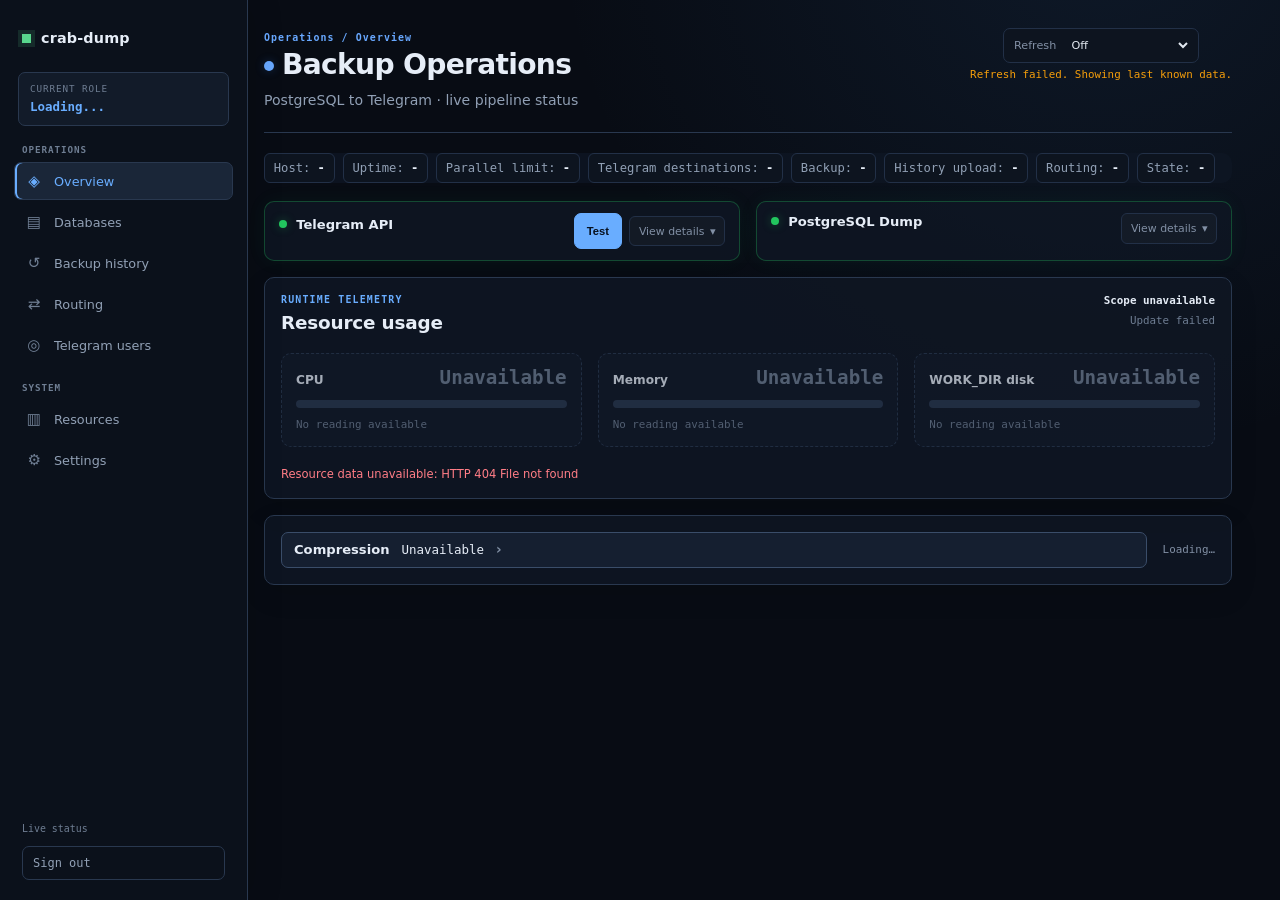
==== commit 9a9c1e1e: "feat: new db list design" ====
--- a/index.html
+++ b/index.html
@@ -476,45 +476,37 @@
         .summary-pill.speed   { background: rgba(245,158,11,.12);  color: var(--warn);     border: 1px solid rgba(245,158,11,.25); }
         .summary-pill.zero    { opacity: .4; }
 
-        /* Database cards container */
+        /* Operational database list */
         .db-grid {
             width: 100%;
             max-width: 920px;
             display: flex;
             flex-direction: column;
-            gap: .65rem;
-        }
-
-        /* Individual database card */
-        .db-card {
+            gap: 0;
+            overflow: hidden;
+            border: 1px solid var(--border);
+            border-radius: var(--radius);
             background: var(--bg-card);
-            border: 1px solid var(--border);
-            border-left: 3px solid var(--idle);
-            border-radius: 10px;
-            padding: 0;
-            display: flex;
-            flex-direction: column;
-            gap: 0;
-            transition: border-color .3s, box-shadow .3s, transform .15s;
+        }
+
+        /* Individual operational row */
+        .db-row {
+            --db-accent: var(--idle);
+            background: var(--bg-card);
+            border-bottom: 1px solid var(--border);
+            border-left: 3px solid var(--db-accent);
             position: relative;
             overflow: hidden;
         }
-        .db-card::before {
-            content: '';
-            position: absolute;
-            inset: 0;
-            border-radius: var(--radius);
-            opacity: 0;
-            transition: opacity .3s;
-            pointer-events: none;
-            background: radial-gradient(600px circle at var(--mx, 50%) var(--my, 50%), rgba(255,255,255,.02), transparent 40%);
-        }
-        .db-card:hover::before { opacity: 1; }
-        .db-card:hover { transform: translateY(-2px); }
+        .db-row:last-child { border-bottom: 0; }
         .db-summary {
-            width: 100%; border: 0; background: transparent; color: inherit;
-            padding: 1.05rem 1.15rem; display: flex; flex-direction: column;
-            gap: .8rem; text-align: left; font: inherit; cursor: pointer;
+            width: 100%;
+            min-width: 0;
+            display: grid;
+        grid-template-columns: minmax(12rem, 1.45fr) minmax(5.5rem, .6fr) minmax(17rem, 1.35fr) minmax(10rem, 1fr) auto;
+            align-items: center;
+            gap: 1rem;
+            padding: .8rem 1rem .8rem .9rem;
         }
         .db-history { border-top: 1px solid var(--border); padding: 1rem 1.15rem 1.15rem; }
         .db-history[hidden] { display: none; }
@@ -538,24 +530,18 @@
         .history-table .action { color: var(--text-muted); }
         .history-table .action-disable { color: var(--warn); }
         .history-table .manual-source { color: var(--accent); font-weight: 650; }
-        .db-card.disabled {
+        .db-row.disabled {
             opacity: .86;
-            border-style: dashed;
-            border-left-color: var(--idle);
             background: rgba(124,138,160,.055);
         }
-        .db-card.disabled .db-badge {
+        .db-row.disabled .db-badge {
             background: var(--idle-bg);
             color: var(--text-muted);
             border-color: var(--idle-border);
         }
-        .db-summary {
-            flex-direction: row;
-            align-items: flex-start;
-        }
         .db-summary-main {
-            flex: 1;
             min-width: 0;
+            width: 100%;
             border: 0;
             background: transparent;
             color: inherit;
@@ -564,31 +550,50 @@
             font: inherit;
             cursor: pointer;
         }
+        .db-top, .db-status, .db-pipeline, .db-progress { min-width: 0; }
+        .db-column-label {
+            display: block;
+            margin-bottom: .25rem;
+            color: var(--text-muted);
+            font: 700 .58rem var(--mono);
+            letter-spacing: .06em;
+            text-transform: uppercase;
+        }
+        .db-summary-main .db-column-label { display: none; }
+        .db-status { display: grid; justify-items: start; }
+        .db-pipeline, .db-progress { display: flex; flex-direction: column; gap: .35rem; }
+        .db-progress { justify-content: center; }
+        .db-progress .db-size { margin-top: .1rem; }
+        .db-progress-empty {
+            color: var(--text-muted);
+            font-size: .68rem;
+            line-height: 1.3;
+        }
+        .db-progress-empty[hidden] { display: none; }
         .db-summary-main:focus-visible {
             outline: 2px solid var(--accent);
             outline-offset: 4px;
             border-radius: 6px;
         }
         .db-actions {
-            flex: 0 0 auto;
+            min-width: 0;
             display: flex;
             flex-direction: column;
             align-items: flex-end;
             gap: .3rem;
-            margin-left: .8rem;
         }
         .db-toggle {
             display: inline-flex;
             align-items: center;
             gap: .45rem;
-            min-height: 32px;
+            min-height: 24px;
             border: 1px solid var(--border);
             border-radius: 999px;
             background: var(--bg);
             color: var(--text-muted);
             cursor: pointer;
-            padding: .22rem .55rem .22rem .3rem;
-            font-size: .68rem;
+            padding: .1rem .3rem .1rem .2rem;
+            font-size: .6rem;
             font-weight: 650;
             font-family: var(--font);
             white-space: nowrap;
@@ -601,8 +606,8 @@
         .db-toggle[aria-checked="false"] { color: var(--text-muted); }
         .toggle-track {
             position: relative;
-            width: 28px;
-            height: 16px;
+            width: 24px;
+            height: 14px;
             border-radius: 999px;
             background: var(--border);
             transition: background .2s;
@@ -612,18 +617,18 @@
             position: absolute;
             top: 2px;
             left: 2px;
-            width: 12px;
-            height: 12px;
+            width: 10px;
+            height: 10px;
             border-radius: 50%;
             background: var(--text-muted);
             transition: transform .2s, background .2s;
         }
         .db-toggle[aria-checked="true"] .toggle-track { background: rgba(34,197,94,.28); }
         .db-toggle[aria-checked="true"] .toggle-track::after {
-            transform: translateX(12px);
+            transform: translateX(10px);
             background: var(--up);
         }
-        .db-toggle-label { min-width: 2.8rem; text-align: left; }
+        .db-toggle-label { min-width: 2.4rem; text-align: left; }
         .db-toggle-error {
             max-width: 180px;
             color: var(--err);
@@ -638,19 +643,27 @@
             background: transparent;
             color: var(--accent);
             cursor: pointer;
-            padding: .38rem .65rem;
-            font-size: .68rem;
+            padding: .2rem .3rem;
+            font-size: .5rem;
+            line-height: 1;
+            letter-spacing: -.01em;
             font-weight: 650;
             font-family: var(--font);
             white-space: nowrap;
+        }
+        .db-toggle, .db-backup {
+            width: 5.8rem;
+            box-sizing: border-box;
+            justify-content: center;
         }
         .db-backup:hover { background: rgba(59,130,246,.10); }
         .db-backup:disabled { cursor: wait; opacity: .7; }
         .db-backup.cancel-action {
             border-color: var(--err);
-            color: var(--err);
-        }
-        .db-backup.cancel-action:hover { background: var(--err-bg); }
+            color: var(--bg);
+            background: var(--err);
+        }
+        .db-backup.cancel-action:hover { background: var(--err-border); }
         .db-backup-error { max-width: 180px; color: var(--err); font-size: .64rem; line-height: 1.3; text-align: right; }
         .db-backup-error[hidden] { display: none; }
         .db-manual-form { display: contents; }
@@ -786,8 +799,8 @@
         .history-muted, .history-error-state { color: var(--text-muted); font-size: .75rem; }
         .history-error-state { color: var(--err); display: flex; gap: .6rem; align-items: center; }
         .history-skeleton { display: grid; gap: .55rem; }
-        .db-group { display: flex; flex-direction: column; gap: .8rem; }
-        .db-group-list { display: flex; flex-direction: column; gap: 1rem; }
+        .db-group { display: flex; flex-direction: column; }
+        .db-group-list { display: flex; flex-direction: column; }
         .db-group[hidden] { display: none; }
         .db-group-heading {
             display: flex;
@@ -808,11 +821,11 @@
         }
         @media (max-width: 720px) { .history-stats { grid-template-columns: repeat(2, minmax(0, 1fr)); } }
 
-        /* State accents — border-color first, then the left edge overrides it */
-        .db-card.running { border-color: var(--warn-border); border-left-color: var(--warn); box-shadow: 0 0 16px rgba(245,158,11,.06); }
-        .db-card.done    { border-color: var(--up-border);   border-left-color: var(--up);   box-shadow: 0 0 16px rgba(34,197,94,.06); }
-        .db-card.failed  { border-color: var(--err-border);  border-left-color: var(--err);  box-shadow: 0 0 16px rgba(239,68,68,.06); }
-        .db-card.cancelled { border-color: var(--idle-border); border-left-color: var(--idle); }
+        /* State accents use the row rail, indicator, badge, and progress bar. */
+        .db-row.running { --db-accent: var(--warn); }
+        .db-row.done { --db-accent: var(--up); }
+        .db-row.failed { --db-accent: var(--err); }
+        .db-row.cancelled { --db-accent: var(--idle); }
 
         /* Row 1: dot + name + state badge */
         .db-top {
@@ -826,9 +839,9 @@
             flex-shrink: 0;
             background: var(--idle);
         }
-        .db-card.running .db-dot { background: var(--warn); box-shadow: 0 0 8px var(--warn-glow); animation: pulse-dot 1.6s ease-in-out infinite; }
-        .db-card.done    .db-dot { background: var(--up);   box-shadow: 0 0 8px var(--up-glow); }
-        .db-card.failed  .db-dot { background: var(--err);  box-shadow: 0 0 8px var(--err-glow); }
+        .db-row.running .db-dot { background: var(--warn); box-shadow: 0 0 8px var(--warn-glow); animation: pulse-dot 1.6s ease-in-out infinite; }
+        .db-row.done    .db-dot { background: var(--up);   box-shadow: 0 0 8px var(--up-glow); }
+        .db-row.failed  .db-dot { background: var(--err);  box-shadow: 0 0 8px var(--err-glow); }
 
         .db-name {
             flex: 1;
@@ -850,10 +863,10 @@
             color: var(--idle);
             border: 1px solid var(--idle-border);
         }
-        .db-card.running .db-badge { background: var(--warn-bg); color: var(--warn); border-color: var(--warn-border); }
-        .db-card.done    .db-badge { background: var(--up-bg);   color: var(--up);   border-color: var(--up-border); }
-        .db-card.failed  .db-badge { background: var(--err-bg);  color: var(--err);  border-color: var(--err-border); }
-        .db-card.cancelled .db-badge { background: var(--idle-bg); color: var(--idle); border-color: var(--idle-border); }
+        .db-row.running .db-badge { background: var(--warn-bg); color: var(--warn); border-color: var(--warn-border); }
+        .db-row.done    .db-badge { background: var(--up-bg);   color: var(--up);   border-color: var(--up-border); }
+        .db-row.failed  .db-badge { background: var(--err-bg);  color: var(--err);  border-color: var(--err-border); }
+        .db-row.cancelled .db-badge { background: var(--idle-bg); color: var(--idle); border-color: var(--idle-border); }
 
         /* Row 2: what the database is doing right now */
         .db-step {
@@ -876,57 +889,92 @@
             background: var(--idle-bg);
             color: var(--idle);
         }
-        .db-card.running .step-icon { background: var(--warn-bg); color: var(--warn); }
-        .db-card.done    .step-icon { background: var(--up-bg);   color: var(--up); }
-        .db-card.failed  .step-icon { background: var(--err-bg);  color: var(--err); }
+        .db-row.running .step-icon { background: var(--warn-bg); color: var(--warn); }
+        .db-row.done    .step-icon { background: var(--up-bg);   color: var(--up); }
+        .db-row.failed  .step-icon { background: var(--err-bg);  color: var(--err); }
         .step-text {
-            display: -webkit-box;
-            -webkit-line-clamp: 2;
-            -webkit-box-orient: vertical;
+            min-width: 0;
+            overflow-wrap: anywhere;
+        }
+        .db-row.failed .step-text { color: var(--err); opacity: .85; }
+        .db-row.cancelled .step-text { color: var(--idle); }
+
+        /* Upload progress module: completion first, transfer details second. */
+        .db-transfer { display: flex; flex-direction: column; gap: .45rem; }
+        .db-transfer[hidden] { display: none; }
+        .db-progress-overview {
+            display: flex;
+            align-items: baseline;
+            justify-content: space-between;
+            gap: .65rem;
+            min-width: 0;
+        }
+        .db-progress-percent {
+            color: var(--text);
+            font: 700 1.25rem/1 var(--mono);
+            font-variant-numeric: tabular-nums;
+            letter-spacing: -.04em;
+        }
+        .db-progress-bytes {
+            min-width: 0;
+            color: var(--text-muted);
+            font: .66rem var(--mono);
+            font-variant-numeric: tabular-nums;
+            text-align: right;
+            overflow-wrap: anywhere;
+        }
+        .db-progress-meter {
+            height: 10px;
+            border: 1px solid var(--border);
+            border-radius: 999px;
+            background: var(--surface);
             overflow: hidden;
         }
-        .db-card.failed .step-text { color: var(--err); opacity: .85; }
-        .db-card.cancelled .step-text { color: var(--idle); }
-
-        /* Row 3: upload size + speed (hidden until the size is known) */
-        .db-transfer { display: flex; flex-direction: column; gap: .35rem; }
-        .db-transfer[hidden] { display: none; }
-        .tr-bar {
-            height: 4px;
-            border-radius: 999px;
-            background: var(--border);
-            overflow: hidden;
-        }
-        .tr-bar span {
+        .db-progress-meter span {
             display: block;
             height: 100%;
             width: 0;
-            border-radius: 999px;
+            border-radius: inherit;
             background: var(--warn);
             transition: width .4s;
         }
-        .db-card.done   .tr-bar span { background: var(--up); }
-        .db-card.failed .tr-bar span { background: var(--err); }
-        .tr-meta {
+        .db-row.queued .db-progress-meter span { background: var(--idle); }
+        .db-row.running .db-progress-meter span { background: var(--warn); }
+        .db-row.done .db-progress-meter span { background: var(--up); }
+        .db-row.failed .db-progress-meter span { background: var(--err); }
+        .db-row.disabled .db-progress-meter span,
+        .db-row.cancelled .db-progress-meter span { background: var(--idle); }
+        .db-progress-details {
             display: flex;
             justify-content: space-between;
-            gap: .5rem;
-            font-family: var(--mono);
-            font-size: .68rem;
-            color: var(--text-muted);
-        }
-        .tr-size strong { color: var(--text); font-weight: 600; }
-        .tr-speed { color: var(--warn); }
-        .db-card.done   .tr-speed { color: var(--up); }
-        .db-card.failed .tr-speed { color: var(--err); }
+            align-items: baseline;
+            gap: .55rem;
+            min-width: 0;
+            font: .66rem var(--mono);
+            font-variant-numeric: tabular-nums;
+        }
+        .db-progress-speed {
+            color: var(--warn);
+            white-space: nowrap;
+        }
+        .db-row.done .db-progress-speed { color: var(--up); }
+        .db-row.failed .db-progress-speed { color: var(--err); }
+        .db-progress-speed[hidden] { display: none; }
         .tr-chunk {
-            color: var(--text-muted);
-            font-family: var(--mono);
-            font-size: .66rem;
+            min-width: 0;
+            color: var(--text-muted);
+            text-align: right;
+            overflow-wrap: anywhere;
         }
         .tr-chunk strong { color: var(--text); font-weight: 600; }
-
-        /* Row 4: dumped size + compression ratio (hidden until bytes arrive) */
+        .db-progress-meta {
+            display: flex;
+            flex-wrap: wrap;
+            gap: .25rem .55rem;
+            min-width: 0;
+        }
+        .db-progress-meta .db-size { margin-top: 0; }
+        /* Dump size + compression ratio (secondary metadata). */
         .db-size {
             font-family: var(--mono);
             font-size: .68rem;
@@ -935,7 +983,7 @@
         .db-size[hidden] { display: none; }
         .db-size strong { color: var(--text); font-weight: 600; }
 
-        /* Row 5: pipeline timeline (dump → package → upload) */
+        /* Row 5: pipeline timeline (dump → compression → encryption → upload) */
         .db-timeline {
             display: flex;
             align-items: flex-start;
@@ -978,6 +1026,8 @@
         .tl-stage.active .tl-label    { opacity: 1; color: var(--warn); font-weight: 600; }
         .tl-stage.failed .tl-node     { background: var(--err); border-color: var(--err); box-shadow: 0 0 8px var(--err-glow); }
         .tl-stage.failed .tl-label    { opacity: 1; color: var(--err); font-weight: 600; }
+        .tl-stage.skipped .tl-node    { border-style: dashed; opacity: .55; }
+        .tl-stage.skipped .tl-label   { opacity: .55; text-decoration: line-through; }
 
         @keyframes pulse-node {
             0%, 100% { box-shadow: 0 0 5px var(--warn-glow);  transform: scale(1); }
@@ -994,6 +1044,8 @@
             color: var(--text-muted);
             opacity: .6;
         }
+        .db-summary-main:hover .db-name { color: var(--accent); }
+        .db-row:focus-within { background: rgba(59,130,246,.025); }
 
         /* ---------- controls ---------- */
         .controls {
@@ -1271,7 +1323,7 @@
             transition: border-color .15s, box-shadow .15s;
         }
         .card:hover { transform: none; }
-        .card::before, .db-card::before { display: none; }
+        .card::before { display: none; }
         .service-card {
             padding: 0;
         }
@@ -1287,32 +1339,19 @@
         .db-head h2 { font-size: 1.05rem; }
         .summary-row { max-width: none; margin-bottom: .7rem; }
         .summary-pill { border-radius: 6px; padding: .35rem .55rem; font-size: .65rem; }
-        .db-grid { max-width: none; gap: .7rem; padding-bottom: 2rem; }
-        .db-grid::before {
-            content: 'Database   Status   Pipeline   Progress   Actions';
-            display: block;
-            padding: .5rem 1rem;
-            color: var(--text-muted);
-            background: var(--surface);
-            border: 1px solid var(--border);
-            border-radius: 7px 7px 0 0;
-            font: 700 .62rem var(--mono);
-            letter-spacing: .06em;
-            text-transform: uppercase;
-        }
-        .db-group-list { gap: .75rem; }
+        .db-grid { max-width: none; padding-bottom: 2rem; }
+        .db-group-list { gap: 0; }
         .db-group-heading { margin: .65rem .1rem .1rem; font-size: .62rem; }
-        .db-card { border-radius: 7px; }
         .db-summary { padding: .8rem .9rem; gap: .55rem; }
         .db-top { gap: .45rem; }
         .db-name { font-size: .8rem; }
         .db-step { min-height: 1.8em; font-size: .7rem; }
         .db-timeline { max-width: 240px; }
-        .tl-stage { width: 3.8rem; }
+            .tl-stage { width: 3.6rem; }
         .tl-label { font-size: .54rem; }
-        .db-actions { flex-direction: row; align-items: center; }
-        .db-toggle { min-height: 28px; }
-        .db-backup { padding: .32rem .55rem; font-size: .64rem; }
+        .db-actions { flex-direction: column; align-items: flex-end; }
+        .db-toggle { min-height: 26px; }
+        .db-backup { padding: .2rem .3rem; font-size: .5rem; line-height: 1; }
         .controls { justify-content: flex-end; margin-top: 1.15rem; }
         .footer { margin-top: 1.25rem; padding-bottom: 1.5rem; }
         .btn { border-radius: 7px; padding: .5rem .75rem; font-size: .72rem; }
@@ -1347,9 +1386,26 @@
             .header-actions { justify-content: flex-start; }
             .info-bar { overflow-x: auto; flex-wrap: nowrap; padding-bottom: .2rem; }
             .grid { grid-template-columns: 1fr; }
-            .db-grid::before { content: 'Database status and progress'; }
-            .db-summary { flex-direction: column; }
-            .db-actions { width: 100%; justify-content: space-between; margin-left: 0; }
+            .db-summary {
+                grid-template-columns: minmax(0, 1fr);
+                align-items: stretch;
+                gap: .75rem;
+            }
+            .db-summary-main, .db-status, .db-pipeline, .db-progress, .db-actions {
+                grid-column: 1 / -1;
+            }
+            .db-summary-main .db-column-label,
+            .db-status .db-column-label,
+            .db-pipeline .db-column-label,
+            .db-progress .db-column-label,
+            .db-actions .db-column-label { display: block; }
+            .db-summary-main .db-column-label { margin-bottom: .25rem; }
+            .db-actions {
+                width: 100%;
+                justify-content: flex-end;
+                padding-top: .25rem;
+                border-top: 1px solid var(--border);
+            }
         }
         @media (prefers-reduced-motion: reduce) {
             *, *::before, *::after { animation-duration: .01ms !important; transition-duration: .01ms !important; }
@@ -1562,7 +1618,7 @@
     <section id="dbSection" style="display:none;" aria-labelledby="dbSectionTitle">
         <div class="db-head">
             <h2 id="dbSectionTitle">Active backups</h2>
-            <span class="hint">dump → package → upload</span>
+            <span class="hint">dump → compression → encryption → upload</span>
         </div>
         <div class="summary-row" id="dbSummary"></div>
         <div class="db-grid" id="dbGrid" role="table" aria-label="Live database backup status">
@@ -1981,15 +2037,17 @@
         }
     }
 
-    // ── Database card rendering ────────────────────────────────────
+    // ── Database row rendering ─────────────────────────────────────
 
     /** Ordered pipeline stages drawn as timeline nodes — must match src/web.rs. */
-    const STAGES = ['dump', 'package', 'upload'];
+    const STAGES = ['dump', 'compression', 'encryption', 'upload'];
 
     /** Icon for the current-step line, keyed by backend stage. */
-    const STEP_ICON = { queued: '◌', dump: '↓', package: '▣', upload: '↑', done: '✓' };
-
-    /** Card elements keyed by database name, so polling updates them in place. */
+    const STEP_ICON = {
+        queued: '◌', dump: '↓', compression: '≋', encryption: '◇', upload: '↑', done: '✓'
+    };
+
+    /** Row elements keyed by database name, so polling updates them in place. */
     const dbCards = new Map();
     const historyCache = new Map();
     const historyPageState = new Map();
@@ -2021,50 +2079,68 @@
     }
 
     /**
-     * Build an empty database card. Text and state classes are filled in by
+     * Build an empty database row. Text and state classes are filled in by
      * updateDbCard() so the 2-second poll never rebuilds the DOM (no flicker,
      * no lost hover, no restarted animations).
      *
-     * Layout (top → bottom):
-     *   1. dot + name + state badge
-     *   2. current/next step description
-     *   3. upload size + speed (once the payload size is known)
-     *   4. dumped size + compression ratio (once bytes have been dumped)
-     *   5. pipeline timeline (dump → package → upload)
-     *   6. step counter + relative timestamp
+     * Desktop columns: database/details, status, pipeline, progress, actions.
+     * The history region remains full-width below the operational row.
      */
     function buildDbCard() {
         const el = document.createElement('article');
-        el.className = 'db-card';
+        el.className = 'db-row';
         el.setAttribute('role', 'row');
         el.setAttribute('aria-label', 'Database backup status');
         el.innerHTML = `
             <div class="db-summary">
                 <button class="db-summary-main" type="button" aria-expanded="false">
+                    <span class="db-column-label">Database</span>
                     <div class="db-top">
                         <span class="db-dot"></span>
                         <span class="db-name"></span>
-                        <span class="db-badge"></span>
                     </div>
                     <div class="db-step"><span class="step-icon"></span><span class="step-text"></span></div>
-                    <div class="db-transfer" hidden>
-                        <div class="tr-bar"><span></span></div>
-                        <div class="tr-meta"><span class="tr-size"></span><span class="tr-speed"></span></div>
-                        <div class="tr-chunk"></div>
-                    </div>
-                    <div class="db-size" hidden></div>
+                </button>
+                <div class="db-status">
+                    <span class="db-column-label">Status</span>
+                    <span class="db-badge"></span>
+                </div>
+                <div class="db-pipeline">
+                    <span class="db-column-label">Pipeline</span>
                     <div class="db-timeline">
                         ${STAGES.map((s, i) => `${i ? '<span class="tl-bar"></span>' : ''}
                         <span class="tl-stage"><span class="tl-node"></span><span class="tl-label">${s}</span></span>`).join('')}
                     </div>
                     <div class="db-foot"><span class="db-stage"></span><span class="db-updated"></span></div>
-                </button>
+                </div>
+                <div class="db-progress">
+                    <span class="db-column-label">Progress</span>
+                    <div class="db-transfer">
+                        <div class="db-progress-overview">
+                            <strong class="db-progress-percent">—</strong>
+                            <span class="db-progress-bytes">Upload size unavailable</span>
+                        </div>
+                        <div class="db-progress-meter" role="progressbar"
+                             aria-valuemin="0" aria-valuemax="100" aria-valuenow="0"
+                             aria-label="Upload progress unavailable">
+                            <span></span>
+                        </div>
+                        <div class="db-progress-details">
+                            <span class="db-progress-speed" hidden></span>
+                            <span class="tr-chunk"></span>
+                        </div>
+                        <div class="db-progress-meta">
+                            <div class="db-size" hidden></div>
+                            <span class="db-progress-empty">Preparing upload…</span>
+                        </div>
+                    </div>
+                </div>
                 <div class="db-actions">
                     <button class="db-toggle" type="button" role="switch" aria-checked="true">
                         <span class="toggle-track" aria-hidden="true"></span>
                         <span class="db-toggle-label">On</span>
                     </button>
-                    <button class="db-backup" type="button">Backup now</button>
+                    <button class="db-backup" type="button">Backup Now</button>
                     <span class="db-toggle-error" role="alert" hidden></span>
                     <span class="db-backup-error" role="alert" hidden></span>
                 </div>
@@ -2080,10 +2156,15 @@
      * `nodes[i]` styles stage i; `bars[i]` styles the connector between
      * stage i and stage i+1, which fills once stage i is done.
      */
-    function timelineClasses(v) {
+    function timelineClasses(v, db = {}) {
+        const enabled = {
+            compression: db.compression_enabled !== false,
+            encryption: db.encryption_enabled !== false,
+        };
         return {
             nodes: STAGES.map((_, i) =>
                 v.failed && i === v.idx ? 'failed' :
+                enabled[STAGES[i]] === false ? 'skipped' :
                 i < v.idx              ? 'completed' :
                 i === v.idx            ? 'active' : ''),
             bars: STAGES.slice(1).map((_, i) => (i < v.idx ? 'filled' : '')),
@@ -2107,14 +2188,35 @@
             : size;
     }
 
-    /** Apply one database's status to an existing card. Returns its view state. */
+    function uploadPercent(db) {
+        const total = Number(db.bytes_total) || 0;
+        if (total <= 0) return 0;
+        return Math.round(Math.min(1, Math.max(0, (Number(db.bytes_done) || 0) / total)) * 100);
+    }
+
+    function progressLabel(db, view, percent) {
+        if (view.cls === 'disabled') return 'Backups disabled; upload progress unavailable';
+        if (view.cls === 'cancelled') return 'Backup cancelled; upload progress unavailable';
+        if (view.cls === 'queued') return 'Backup queued; upload progress unavailable';
+        if (view.cls === 'done') return 'Backup completed: 100% uploaded';
+        if (view.cls === 'failed') {
+            return `Backup failed during ${db.stage || 'preparation'}; ${percent}% uploaded`;
+        }
+        if (db.stage === 'upload') return `Uploading backup: ${percent}% complete`;
+        return `Backup preparing during ${db.stage || 'startup'}; upload progress unavailable`;
+    }
+
+    /** Apply one database's status to an existing row. Returns its view state. */
     function updateDbCard(el, db) {
         const v = dbView(db);
-        el.className = `db-card ${v.cls}`;
+        el.className = `db-row ${v.cls}`;
 
         const name = el.querySelector('.db-name');
         name.textContent = db.name;
         name.removeAttribute('title');
+        const historyId = `db-history-${encodeURIComponent(db.name)}`;
+        el.querySelector('.db-history').id = historyId;
+        el.querySelector('.db-summary-main').setAttribute('aria-controls', historyId);
         el.querySelector('.db-badge').textContent = v.badge;
         const toggle = el.querySelector('.db-toggle');
         const enabled = db.enabled !== false;
@@ -2158,7 +2260,7 @@
             ? 'Cancelling...'
             : canCancel ? 'Cancel backup' : manualRequests.has(db.name)
             ? (db.state === 'DEGRADED' ? 'Running...' : 'Queued...')
-            : 'Backup now';
+            : 'Backup Now';
         backup.classList.toggle('cancel-action', canCancel);
         backup.onclick = event => {
             event.stopPropagation();
@@ -2179,34 +2281,62 @@
             : (db.detail || '-');
         step.removeAttribute('title');
 
-        // Upload size + speed. Hidden until packaging reports the total, since
-        // the dump is streamed and its final size is unknown before then.
+        // Upload completion module. The meter remains present while the dump
+        // or compression/encryption stage is active, but reports unavailable
+        // progress until
+        // the backend knows the packaged total.
         const transfer = el.querySelector('.db-transfer');
         const total = db.bytes_total || 0;
-        transfer.hidden = !enabled || total <= 0;
-        if (total > 0) {
-            const done = Math.min(db.bytes_done || 0, total);
-            transfer.querySelector('.tr-bar span').style.width = `${(done / total) * 100}%`;
-            transfer.querySelector('.tr-size').innerHTML =
-                `<strong>${fmtBytes(done)}</strong> / ${fmtBytes(total)}`;
-            transfer.querySelector('.tr-speed').textContent = fmtSpeed(db.speed_bps || 0);
-            const chunkDone = db.current_chunk_done || 0;
-            const chunkTotal = db.current_chunk_total || 0;
-            const chunkNumber = db.current_chunk || 0;
-            const chunkCount = db.chunk_count || 0;
-            transfer.querySelector('.tr-chunk').innerHTML =
-                chunkTotal > 0 && chunkNumber > 0
-                    ? `chunk ${chunkNumber}/${chunkCount} · <strong>${fmtBytes(Math.min(chunkDone, chunkTotal))}</strong> / ${fmtBytes(chunkTotal)}`
-                    : '';
-        }
+        const percent = v.cls === 'done' ? 100 : uploadPercent(db);
+        const done = Math.min(Number(db.bytes_done) || 0, total);
+        const meter = transfer.querySelector('.db-progress-meter');
+        const speed = transfer.querySelector('.db-progress-speed');
+        const chunk = transfer.querySelector('.tr-chunk');
+        transfer.querySelector('.db-progress-percent').textContent =
+            total > 0 ? `${percent}%` : '—';
+        transfer.querySelector('.db-progress-bytes').textContent =
+            total > 0 ? `${fmtBytes(done)} / ${fmtBytes(total)}` : 'Upload size unavailable';
+        meter.querySelector('span').style.width = `${percent}%`;
+        meter.setAttribute('aria-valuenow', String(percent));
+        meter.setAttribute('aria-label', progressLabel(db, v, percent));
+        if (enabled && v.cls === 'running' && db.stage === 'upload' && total > 0) {
+            speed.hidden = false;
+            speed.textContent = fmtSpeed(db.speed_bps || 0);
+        } else {
+            speed.hidden = true;
+            speed.textContent = '';
+        }
+        const chunkDone = db.current_chunk_done || 0;
+        const chunkTotal = db.current_chunk_total || 0;
+        const chunkNumber = db.current_chunk || 0;
+        const chunkCount = db.chunk_count || 0;
+        chunk.innerHTML = enabled && v.cls === 'running' && db.stage === 'upload' &&
+            chunkTotal > 0 && chunkNumber > 0
+            ? `chunk ${chunkNumber}/${chunkCount} · <strong>${fmtBytes(Math.min(chunkDone, chunkTotal))}</strong> / ${fmtBytes(chunkTotal)}`
+            : '';
 
         // Logical dump size — grows live during the dump stage, then stays put.
         const size = el.querySelector('.db-size');
         const sizeHtml = sizeLine(db);
         size.hidden = !enabled || !sizeHtml;
         size.innerHTML = sizeHtml;
-
-        const tl = !enabled ? { nodes: STAGES.map(() => ''), bars: STAGES.slice(1).map(() => '') } : timelineClasses(v);
+        const empty = el.querySelector('.db-progress-empty');
+        empty.hidden = enabled && total > 0;
+        empty.textContent = !enabled
+            ? 'Upload unavailable while disabled'
+            : v.cls === 'cancelled'
+            ? 'Upload cancelled'
+            : v.cls === 'queued'
+            ? 'Waiting for backup to start'
+            : v.cls === 'failed'
+            ? 'Upload failed before completion'
+            : db.stage === 'upload'
+            ? 'Waiting for upload metrics'
+            : 'Preparing upload…';
+
+        const tl = !enabled
+            ? { nodes: STAGES.map(() => ''), bars: STAGES.slice(1).map(() => '') }
+            : timelineClasses(v, db);
         el.querySelectorAll('.tl-stage').forEach((node, i) => {
             node.className = `tl-stage ${tl.nodes[i]}`;
         });
@@ -2786,10 +2916,9 @@
     }
 
     // ── Mouse glow effect ──────────────────────────────────────────
-    // Only the card under the pointer needs updating — looping over every
-    // card on each mousemove gets expensive once many databases are listed.
+    // Database rows intentionally have no decorative pointer glow.
     document.addEventListener('mousemove', (e) => {
-        const card = e.target.closest?.('.card, .db-card');
+        const card = e.target.closest?.('.card');
         if (!card) return;
         const r = card.getBoundingClientRect();
         card.style.setProperty('--mx', (e.clientX - r.left) + 'px');
--- a/dashboard.css
+++ b/dashboard.css
@@ -475,7 +475,7 @@
   background: var(--dash-surface-raised);
   border: 1px solid var(--dash-border-strong);
   border-radius: var(--dash-radius-sm);
-  font-size: .78rem;
+  font-size: .7rem;
   font-weight: 650;
   line-height: 1.2;
   transition: background-color .15s ease, border-color .15s ease, color .15s ease, transform .15s ease;
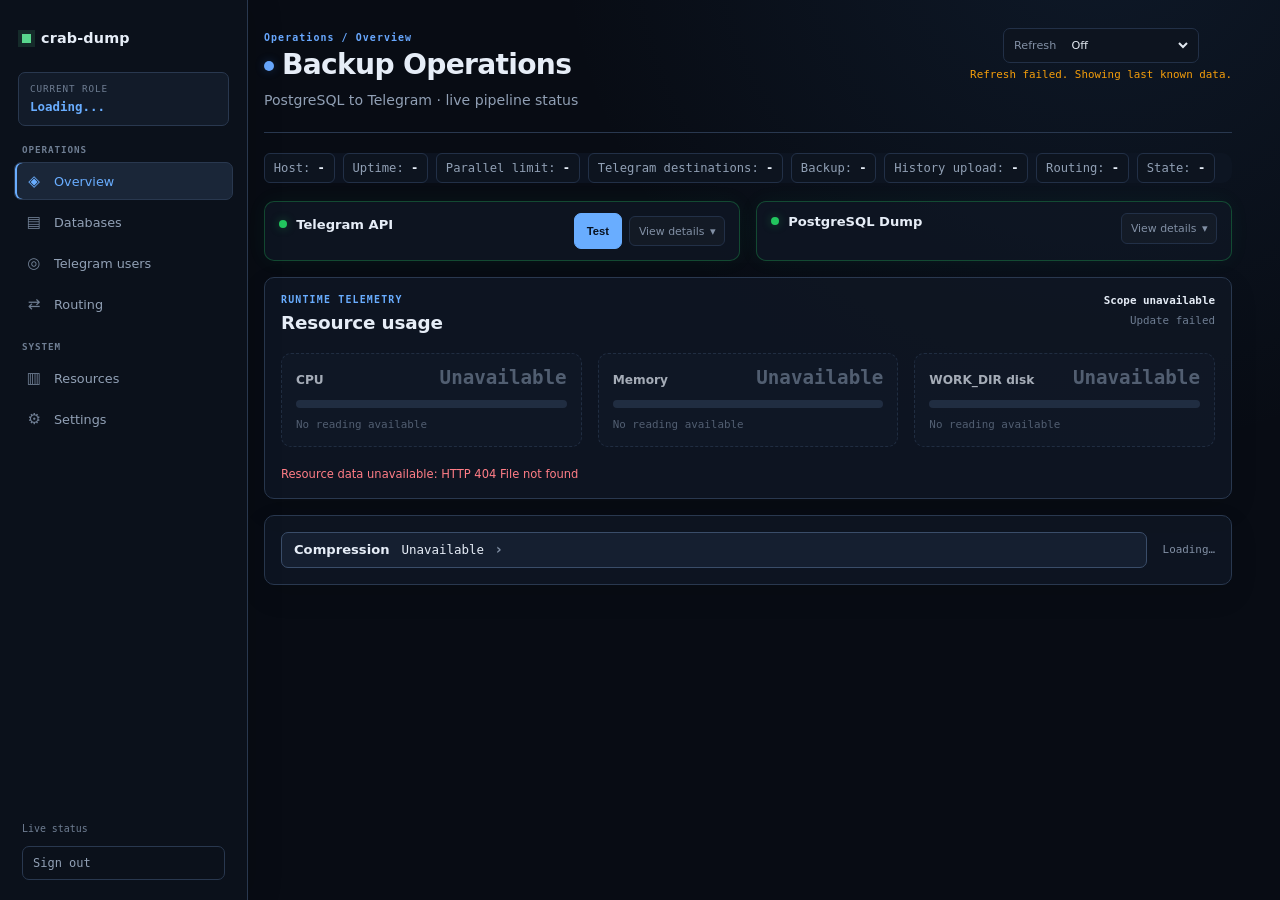
==== commit 39382d2d: "feat: sidebar" ====
--- a/index.html
+++ b/index.html
@@ -503,18 +503,23 @@
             width: 100%;
             min-width: 0;
             display: grid;
-        grid-template-columns: minmax(12rem, 1.45fr) minmax(5.5rem, .6fr) minmax(17rem, 1.35fr) minmax(10rem, 1fr) auto;
+            grid-template-columns: minmax(12rem, 1.45fr) minmax(5rem, .45fr) minmax(22rem, 1.8fr) auto;
             align-items: center;
             gap: 1rem;
             padding: .8rem 1rem .8rem .9rem;
         }
+        .db-upload-row {
+            border-top: 1px solid var(--border);
+            padding: .75rem 1rem .85rem .9rem;
+        }
+        .db-upload-row[hidden] { display: none; }
         .db-history { border-top: 1px solid var(--border); padding: 1rem 1.15rem 1.15rem; }
         .db-history[hidden] { display: none; }
         .history-heading { display: flex; justify-content: space-between; gap: .75rem; align-items: baseline; margin-bottom: .8rem; }
         .history-heading h3 { font-size: .82rem; font-weight: 650; }
         .history-refresh { color: var(--accent); font-size: .7rem; background: none; border: 0; cursor: pointer; }
-        .history-controls { display: flex; justify-content: space-between; align-items: center; gap: .75rem; margin-top: .8rem; color: var(--text-muted); font-size: .7rem; }
-        .history-controls select, .history-page-button { color: var(--text); background: var(--surface); border: 1px solid var(--border); border-radius: 5px; padding: .25rem .45rem; font: inherit; }
+        .history-controls { display: flex; justify-content: space-between; align-items: center; gap: .75rem; margin-top: .8rem; color: var(--text-muted); font-size: .75rem; }
+        .history-controls select, .history-page-button { color: var(--text); background: var(--surface); border: 1px solid var(--border); border-radius: 5px; padding: .4rem .45rem; font: inherit; }
         .history-page-button { cursor: pointer; }
         .history-page-button:disabled { cursor: default; opacity: .45; }
         .history-page-size { display: flex; align-items: center; gap: .4rem; }
@@ -523,7 +528,7 @@
         .history-stat span { display: block; color: var(--text-muted); font-size: .61rem; text-transform: uppercase; letter-spacing: .04em; }
         .history-stat strong { display: block; margin-top: .2rem; font-family: var(--mono); font-size: .75rem; color: var(--text); font-variant-numeric: tabular-nums; }
         .history-table-wrap { overflow-x: auto; }
-        .history-table { width: 100%; border-collapse: collapse; font-size: .7rem; white-space: nowrap; }
+        .history-table { width: 100%; border-collapse: collapse; font-size: .68rem; white-space: nowrap; }
         .history-table th { color: var(--text-muted); font-weight: 600; text-align: left; padding: .4rem .45rem; border-bottom: 1px solid var(--border); }
         .history-table td { padding: .48rem .45rem; border-bottom: 1px solid rgba(30,41,59,.65); font-family: var(--mono); vertical-align: top; }
         .history-table .success { color: var(--up); } .history-table .failure { color: var(--err); }
@@ -531,13 +536,66 @@
         .history-table .action-disable { color: var(--warn); }
         .history-table .manual-source { color: var(--accent); font-weight: 650; }
         .db-row.disabled {
-            opacity: .86;
-            background: rgba(124,138,160,.055);
+            --db-accent: var(--idle);
+            background:
+                repeating-linear-gradient(
+                    -45deg,
+                    rgba(124,138,160,.08) 0,
+                    rgba(124,138,160,.08) 8px,
+                    rgba(124,138,160,.035) 8px,
+                    rgba(124,138,160,.035) 16px
+                ),
+                var(--bg-card);
+            border-left-width: 4px;
+            box-shadow: inset 0 1px 0 rgba(255,255,255,.025);
+        }
+        .db-group.disabled-group {
+            margin-top: .3rem;
+            padding-top: .7rem;
+            border-top: 1px solid var(--idle-border);
+            background: rgba(124,138,160,.035);
+        }
+        .db-group.disabled-group .db-group-heading {
+            color: var(--text);
+        }
+        .db-group.disabled-group .db-group-heading::before {
+            content: '⏸';
+            display: inline-flex;
+            align-items: baseline;
+            justify-content: center;
+            width: 1.15rem;
+            height: 1.15rem;
+            margin-right: .4rem;
+            border: 1px solid var(--idle-border);
+            border-radius: 50%;
+            color: var(--idle);
+            font-size: .62rem;
+        }
+        .db-row.disabled .db-dot {
+            width: 9px;
+            height: 9px;
+            background: transparent;
+            border: 2px solid var(--idle);
+            box-shadow: none;
         }
         .db-row.disabled .db-badge {
             background: var(--idle-bg);
-            color: var(--text-muted);
+            color: var(--text);
             border-color: var(--idle-border);
+            font-weight: 750;
+        }
+        .db-row.disabled .db-step,
+        .db-row.disabled .db-foot,
+        .db-row.disabled .tl-label {
+            color: var(--text-muted);
+        }
+        .db-row.disabled .db-toggle[aria-checked="false"] {
+            color: var(--text);
+            background: rgba(124,138,160,.14);
+            border-color: var(--idle);
+        }
+        .db-row.disabled .db-summary-main:hover .db-name {
+            color: var(--text);
         }
         .db-summary-main {
             min-width: 0;
@@ -586,7 +644,7 @@
             display: inline-flex;
             align-items: center;
             gap: .45rem;
-            min-height: 24px;
+            min-height: 28px;
             border: 1px solid var(--border);
             border-radius: 999px;
             background: var(--bg);
@@ -643,8 +701,8 @@
             background: transparent;
             color: var(--accent);
             cursor: pointer;
-            padding: .2rem .3rem;
-            font-size: .5rem;
+            padding: .25rem .4rem;
+            font-size: .56rem;
             line-height: 1;
             letter-spacing: -.01em;
             font-weight: 650;
@@ -652,7 +710,7 @@
             white-space: nowrap;
         }
         .db-toggle, .db-backup {
-            width: 5.8rem;
+            width: 6.3rem;
             box-sizing: border-box;
             justify-content: center;
         }
@@ -662,6 +720,9 @@
             border-color: var(--err);
             color: var(--bg);
             background: var(--err);
+            white-space: normal;
+            line-height: 1.15;
+            text-align: center;
         }
         .db-backup.cancel-action:hover { background: var(--err-border); }
         .db-backup-error { max-width: 180px; color: var(--err); font-size: .64rem; line-height: 1.3; text-align: right; }
@@ -805,7 +866,6 @@
         .db-group-heading {
             display: flex;
             align-items: baseline;
-            gap: .55rem;
             margin-top: .2rem;
             color: var(--text-muted);
             font-size: .7rem;
@@ -960,13 +1020,23 @@
         .db-row.done .db-progress-speed { color: var(--up); }
         .db-row.failed .db-progress-speed { color: var(--err); }
         .db-progress-speed[hidden] { display: none; }
-        .tr-chunk {
+        .db-chunk-info {
+            display: flex;
+            flex-wrap: wrap;
+            gap: .25rem .55rem;
             min-width: 0;
-            color: var(--text-muted);
-            text-align: right;
+            font: .66rem var(--mono);
+            font-variant-numeric: tabular-nums;
+        }
+        .db-chunk-info[hidden] { display: none; }
+        .db-chunk-count,
+        .db-chunk-current {
+            min-width: 0;
+            color: var(--text-muted);
             overflow-wrap: anywhere;
         }
-        .tr-chunk strong { color: var(--text); font-weight: 600; }
+        .db-chunk-count strong,
+        .db-chunk-current strong { color: var(--text); font-weight: 600; }
         .db-progress-meta {
             display: flex;
             flex-wrap: wrap;
@@ -985,6 +1055,8 @@
 
         /* Row 5: pipeline timeline (dump → compression → encryption → upload) */
         .db-timeline {
+            width: 100%;
+            max-width: none;
             display: flex;
             align-items: flex-start;
         }
@@ -1341,17 +1413,17 @@
         .summary-pill { border-radius: 6px; padding: .35rem .55rem; font-size: .65rem; }
         .db-grid { max-width: none; padding-bottom: 2rem; }
         .db-group-list { gap: 0; }
-        .db-group-heading { margin: .65rem .1rem .1rem; font-size: .62rem; }
+        .db-group-heading { margin: .65rem .6rem .1rem; font-size: .62rem; }
         .db-summary { padding: .8rem .9rem; gap: .55rem; }
         .db-top { gap: .45rem; }
         .db-name { font-size: .8rem; }
         .db-step { min-height: 1.8em; font-size: .7rem; }
-        .db-timeline { max-width: 240px; }
+        .db-timeline { max-width: 320px; }
             .tl-stage { width: 3.6rem; }
         .tl-label { font-size: .54rem; }
         .db-actions { flex-direction: column; align-items: flex-end; }
-        .db-toggle { min-height: 26px; }
-        .db-backup { padding: .2rem .3rem; font-size: .5rem; line-height: 1; }
+        .db-toggle { min-height: 28px; }
+        .db-backup { padding: .25rem .4rem; font-size: .56rem; line-height: 1; }
         .controls { justify-content: flex-end; margin-top: 1.15rem; }
         .footer { margin-top: 1.25rem; padding-bottom: 1.5rem; }
         .btn { border-radius: 7px; padding: .5rem .75rem; font-size: .72rem; }
@@ -1391,7 +1463,7 @@
                 align-items: stretch;
                 gap: .75rem;
             }
-            .db-summary-main, .db-status, .db-pipeline, .db-progress, .db-actions {
+            .db-summary-main, .db-status, .db-pipeline, .db-actions {
                 grid-column: 1 / -1;
             }
             .db-summary-main .db-column-label,
@@ -1400,6 +1472,7 @@
             .db-progress .db-column-label,
             .db-actions .db-column-label { display: block; }
             .db-summary-main .db-column-label { margin-bottom: .25rem; }
+            .db-upload-row { padding: .7rem .9rem .8rem; }
             .db-actions {
                 width: 100%;
                 justify-content: flex-end;
@@ -1441,9 +1514,8 @@
         <div class="app-nav-links">
             <a href="/" aria-current="page"><span aria-hidden="true">◈</span><span>Overview</span></a>
             <a href="/databases"><span aria-hidden="true">▤</span><span>Databases</span></a>
-            <a href="#dbSection"><span aria-hidden="true">↺</span><span>Backup history</span></a>
+            <a href="/users"><span aria-hidden="true">◎</span><span>Telegram users</span></a>
             <a href="/routing"><span aria-hidden="true">⇄</span><span>Routing</span></a>
-            <a href="/users"><span aria-hidden="true">◎</span><span>Telegram users</span></a>
         </div>
         <span class="app-nav-label">System</span>
         <div class="app-nav-links">
@@ -1626,7 +1698,7 @@
                 <div class="db-group-heading">Active databases</div>
                 <div class="db-group-list" id="activeDbList"></div>
             </div>
-            <div class="db-group" id="disabledDbGroup" role="rowgroup" hidden>
+            <div class="db-group disabled-group" id="disabledDbGroup" role="rowgroup" hidden>
                 <div class="db-group-heading">Disabled databases</div>
                 <div class="db-group-list" id="disabledDbList"></div>
             </div>
@@ -2083,8 +2155,8 @@
      * updateDbCard() so the 2-second poll never rebuilds the DOM (no flicker,
      * no lost hover, no restarted animations).
      *
-     * Desktop columns: database/details, status, pipeline, progress, actions.
-     * The history region remains full-width below the operational row.
+     * Desktop columns: database/details, status, pipeline, actions.
+     * Upload details and history remain full-width below the operational row.
      */
     function buildDbCard() {
         const el = document.createElement('article');
@@ -2113,6 +2185,17 @@
                     </div>
                     <div class="db-foot"><span class="db-stage"></span><span class="db-updated"></span></div>
                 </div>
+                <div class="db-actions">
+                    <button class="db-toggle" type="button" role="switch" aria-checked="true">
+                        <span class="toggle-track" aria-hidden="true"></span>
+                        <span class="db-toggle-label">On</span>
+                    </button>
+                    <button class="db-backup" type="button">Backup Now</button>
+                    <span class="db-toggle-error" role="alert" hidden></span>
+                    <span class="db-backup-error" role="alert" hidden></span>
+                </div>
+            </div>
+            <div class="db-upload-row" hidden>
                 <div class="db-progress">
                     <span class="db-column-label">Progress</span>
                     <div class="db-transfer">
@@ -2127,22 +2210,16 @@
                         </div>
                         <div class="db-progress-details">
                             <span class="db-progress-speed" hidden></span>
-                            <span class="tr-chunk"></span>
                         </div>
                         <div class="db-progress-meta">
                             <div class="db-size" hidden></div>
-                            <span class="db-progress-empty">Preparing upload…</span>
+                            <div class="db-chunk-info" hidden>
+                                <span class="db-chunk-count"></span>
+                                <span class="db-chunk-current"></span>
+                            </div>
+                            <span class="db-progress-empty">Waiting for upload metrics</span>
                         </div>
                     </div>
-                </div>
-                <div class="db-actions">
-                    <button class="db-toggle" type="button" role="switch" aria-checked="true">
-                        <span class="toggle-track" aria-hidden="true"></span>
-                        <span class="db-toggle-label">On</span>
-                    </button>
-                    <button class="db-backup" type="button">Backup Now</button>
-                    <span class="db-toggle-error" role="alert" hidden></span>
-                    <span class="db-backup-error" role="alert" hidden></span>
                 </div>
             </div>
             <section class="db-history" hidden aria-live="polite"></section>`;
@@ -2192,6 +2269,10 @@
         const total = Number(db.bytes_total) || 0;
         if (total <= 0) return 0;
         return Math.round(Math.min(1, Math.max(0, (Number(db.bytes_done) || 0) / total)) * 100);
+    }
+
+    function uploadDetailsVisible(db) {
+        return db.stage === 'upload' || db.stage === 'done';
     }
 
     function progressLabel(db, view, percent) {
@@ -2281,17 +2362,19 @@
             : (db.detail || '-');
         step.removeAttribute('title');
 
-        // Upload completion module. The meter remains present while the dump
-        // or compression/encryption stage is active, but reports unavailable
-        // progress until
-        // the backend knows the packaged total.
+        // Upload details appear only after the upload stage begins, and remain
+        // visible for the completed result.
+        const uploadRow = el.querySelector('.db-upload-row');
+        uploadRow.hidden = !uploadDetailsVisible(db);
         const transfer = el.querySelector('.db-transfer');
         const total = db.bytes_total || 0;
         const percent = v.cls === 'done' ? 100 : uploadPercent(db);
         const done = Math.min(Number(db.bytes_done) || 0, total);
         const meter = transfer.querySelector('.db-progress-meter');
         const speed = transfer.querySelector('.db-progress-speed');
-        const chunk = transfer.querySelector('.tr-chunk');
+        const chunkInfo = transfer.querySelector('.db-chunk-info');
+        const chunkCountEl = transfer.querySelector('.db-chunk-count');
+        const currentChunkEl = transfer.querySelector('.db-chunk-current');
         transfer.querySelector('.db-progress-percent').textContent =
             total > 0 ? `${percent}%` : '—';
         transfer.querySelector('.db-progress-bytes').textContent =
@@ -2310,10 +2393,25 @@
         const chunkTotal = db.current_chunk_total || 0;
         const chunkNumber = db.current_chunk || 0;
         const chunkCount = db.chunk_count || 0;
-        chunk.innerHTML = enabled && v.cls === 'running' && db.stage === 'upload' &&
-            chunkTotal > 0 && chunkNumber > 0
-            ? `chunk ${chunkNumber}/${chunkCount} · <strong>${fmtBytes(Math.min(chunkDone, chunkTotal))}</strong> / ${fmtBytes(chunkTotal)}`
-            : '';
+        chunkInfo.hidden = !enabled;
+        chunkCountEl.innerHTML = chunkCount > 0
+            ? `<strong>${chunkCount}</strong> ${chunkCount === 1 ? 'chunk' : 'chunks'} total`
+            : 'chunks: calculating…';
+        if (v.cls === 'done' && chunkCount > 0) {
+            currentChunkEl.innerHTML = `all <strong>${chunkCount}</strong> chunks uploaded`;
+        } else if (db.stage === 'upload' && chunkNumber > 0 && chunkCount > 0) {
+            const chunkBytes = chunkTotal > 0
+                ? ` · <strong>${fmtBytes(Math.min(chunkDone, chunkTotal))}</strong> / ${fmtBytes(chunkTotal)}`
+                : '';
+            const action = v.cls === 'failed' ? 'stopped on' : 'uploading';
+            currentChunkEl.innerHTML = `${action} chunk <strong>${chunkNumber}</strong> of ${chunkCount}${chunkBytes}`;
+        } else if (v.cls === 'done') {
+            currentChunkEl.textContent = 'all chunks uploaded';
+        } else if (db.stage === 'upload') {
+            currentChunkEl.textContent = 'current chunk: waiting for metrics…';
+        } else {
+            currentChunkEl.textContent = '';
+        }
 
         // Logical dump size — grows live during the dump stage, then stays put.
         const size = el.querySelector('.db-size');
--- a/dashboard.css
+++ b/dashboard.css
@@ -490,6 +490,17 @@
   border-color: var(--dash-accent);
 }
 
+#dashboard-main .db-backup.cancel-action,
+#dashboard-main .db-backup.cancel-action:hover {
+  color: var(--dash-danger);
+  background: transparent;
+  border-color: var(--dash-danger);
+}
+
+#dashboard-main .db-backup.cancel-action:hover {
+  background: var(--dash-danger-soft);
+}
+
 .btn.primary,
 .button.primary,
 button.primary,
@@ -844,7 +855,7 @@
   padding: 9px 14px;
   color: var(--dash-text);
   border-bottom: 1px solid rgba(41, 56, 79, .7);
-  font-size: .8rem;
+  font-size: .6rem;
   vertical-align: middle;
 }
 
@@ -1232,3 +1243,282 @@
     transition-duration: .01ms !important;
   }
 }
+
+/* Databases index: use the full content region beside the fixed sidebar. */
+#databases-main {
+  width: 100%;
+  max-width: none;
+  margin-left: 0;
+  padding: 28px 24px 56px 56px;
+}
+
+.database-toolbar {
+  display: flex;
+  align-items: end;
+  flex-wrap: wrap;
+}
+
+.database-actions {
+  display: flex;
+  flex-wrap: wrap;
+  gap: var(--dash-space-2);
+}
+
+.database-actions button {
+  white-space: nowrap;
+}
+
+/* Database actions use distinct semantic colors instead of one generic blue. */
+#databases-main #check-all {
+  color: var(--dash-muted);
+  background: var(--dash-surface-raised);
+  border-color: var(--dash-border-strong);
+}
+
+#databases-main #check-all:hover {
+  color: var(--dash-text);
+  background: var(--dash-surface-hover);
+  border-color: var(--dash-accent);
+}
+
+#databases-main #check-connections {
+  color: #06170e;
+  background: var(--dash-success);
+  border-color: var(--dash-success);
+}
+
+#databases-main #check-connections:hover {
+  background: #7ae6a8;
+  border-color: #7ae6a8;
+}
+
+#databases-main #check-connections:disabled {
+  color: var(--dash-subtle);
+  background: var(--dash-surface-raised);
+  border-color: var(--dash-border);
+  opacity: .72;
+}
+
+#databases-main #add {
+  color: #07111f;
+  background: var(--dash-accent);
+  border-color: var(--dash-accent);
+}
+
+#databases-main #add:hover {
+  background: #8bc4ff;
+  border-color: #8bc4ff;
+}
+
+#databases-main #history,
+#databases-main #reload-history {
+  color: var(--dash-accent);
+  background: var(--dash-accent-soft);
+  border-color: rgba(105, 173, 255, .42);
+}
+
+#databases-main #history:hover,
+#databases-main #reload-history:hover {
+  background: rgba(105, 173, 255, .24);
+  border-color: var(--dash-accent);
+}
+
+#databases-main [data-edit] {
+  color: var(--dash-warning);
+  background: var(--dash-warning-soft);
+  border-color: rgba(246, 200, 95, .42);
+}
+
+#databases-main [data-edit]:hover {
+  background: rgba(246, 200, 95, .23);
+  border-color: var(--dash-warning);
+}
+
+#databases-main [data-delete] {
+  color: var(--dash-danger);
+  background: var(--dash-danger-soft);
+  border-color: rgba(255, 125, 134, .42);
+}
+
+#databases-main [data-delete]:hover {
+  background: rgba(255, 125, 134, .23);
+  border-color: var(--dash-danger);
+}
+
+.select-column {
+  width: 42px;
+  text-align: center;
+}
+
+.select-column input {
+  width: 16px;
+  height: 16px;
+  accent-color: var(--dash-accent);
+}
+
+.connection-status {
+  display: inline-flex;
+  align-items: baseline;
+  gap: 6px;
+  color: var(--dash-muted);
+}
+
+.connection-status.connected {
+  color: var(--dash-success);
+}
+
+.connection-status.failed,
+.connection-status.timeout {
+  color: var(--dash-danger);
+}
+
+.connection-status small {
+  color: inherit;
+  font: .62rem var(--dash-mono, ui-monospace, monospace);
+  opacity: .8;
+}
+
+.mutation-history {
+  margin-top: var(--dash-space-6);
+  padding: var(--dash-space-5);
+  background: var(--dash-surface);
+  border: 1px solid var(--dash-border);
+  border-radius: var(--dash-radius-md);
+}
+
+.mutation-history h2 {
+  margin: 0;
+  color: var(--dash-text);
+  font-size: 1rem;
+}
+
+.mutation-history p {
+  margin: 4px 0 0;
+  font-size: .76rem;
+}
+
+.history-heading {
+  display: flex;
+  align-items: flex-start;
+  justify-content: space-between;
+  gap: var(--dash-space-4);
+  margin-bottom: var(--dash-space-4);
+}
+
+.history-stats {
+  display: grid;
+  grid-template-columns: repeat(4, minmax(0, 1fr));
+  gap: var(--dash-space-2);
+  margin-bottom: var(--dash-space-4);
+}
+
+.history-stat {
+  display: grid;
+  gap: 4px;
+  min-width: 0;
+  padding: var(--dash-space-3);
+  background: var(--dash-surface-raised);
+  border: 1px solid var(--dash-border);
+  border-radius: var(--dash-radius-sm);
+}
+
+.history-stat span {
+  color: var(--dash-muted);
+  font-size: .62rem;
+  text-transform: uppercase;
+}
+
+.history-stat strong {
+  overflow-wrap: anywhere;
+  color: var(--dash-text);
+  font-size: .78rem;
+}
+
+.history-table-wrap {
+  max-height: min(56vh, 560px);
+}
+
+.history-table {
+  min-width: 720px;
+}
+
+.history-table .success {
+  color: var(--dash-success);
+}
+
+.history-table .failure {
+  color: var(--dash-danger);
+}
+
+.history-table .action {
+  color: var(--dash-muted);
+}
+
+.history-controls {
+  display: flex;
+  align-items: center;
+  justify-content: space-between;
+  gap: var(--dash-space-3);
+  margin-top: var(--dash-space-3);
+  color: var(--dash-muted);
+  font-size: .7rem;
+}
+
+.history-controls button + button {
+  margin-left: var(--dash-space-2);
+}
+
+.history-muted,
+.history-error-state,
+.history-skeleton {
+  display: grid;
+  gap: var(--dash-space-2);
+  justify-items: start;
+  padding: var(--dash-space-5) 0;
+  color: var(--dash-muted);
+  font-size: .76rem;
+}
+
+.history-skeleton .skeleton-line {
+  width: 100%;
+}
+
+@media (max-width: 900px) {
+  #databases-main {
+    width: calc(100% - 112px);
+    margin-left: 96px;
+  }
+}
+
+@media (max-width: 700px) {
+  #databases-main {
+    width: calc(100% - 28px);
+    margin: 0 auto;
+    padding-inline: 0;
+  }
+
+  .database-actions,
+  .database-actions button {
+    width: 100%;
+  }
+
+  .database-actions button {
+    flex: 1 1 auto;
+  }
+
+  .history-stats {
+    grid-template-columns: repeat(2, minmax(0, 1fr));
+  }
+
+  .history-heading,
+  .history-controls {
+    align-items: stretch;
+    flex-direction: column;
+  }
+}
+
+@media (max-width: 480px) {
+  #databases-main {
+    width: calc(100% - 20px);
+  }
+}
